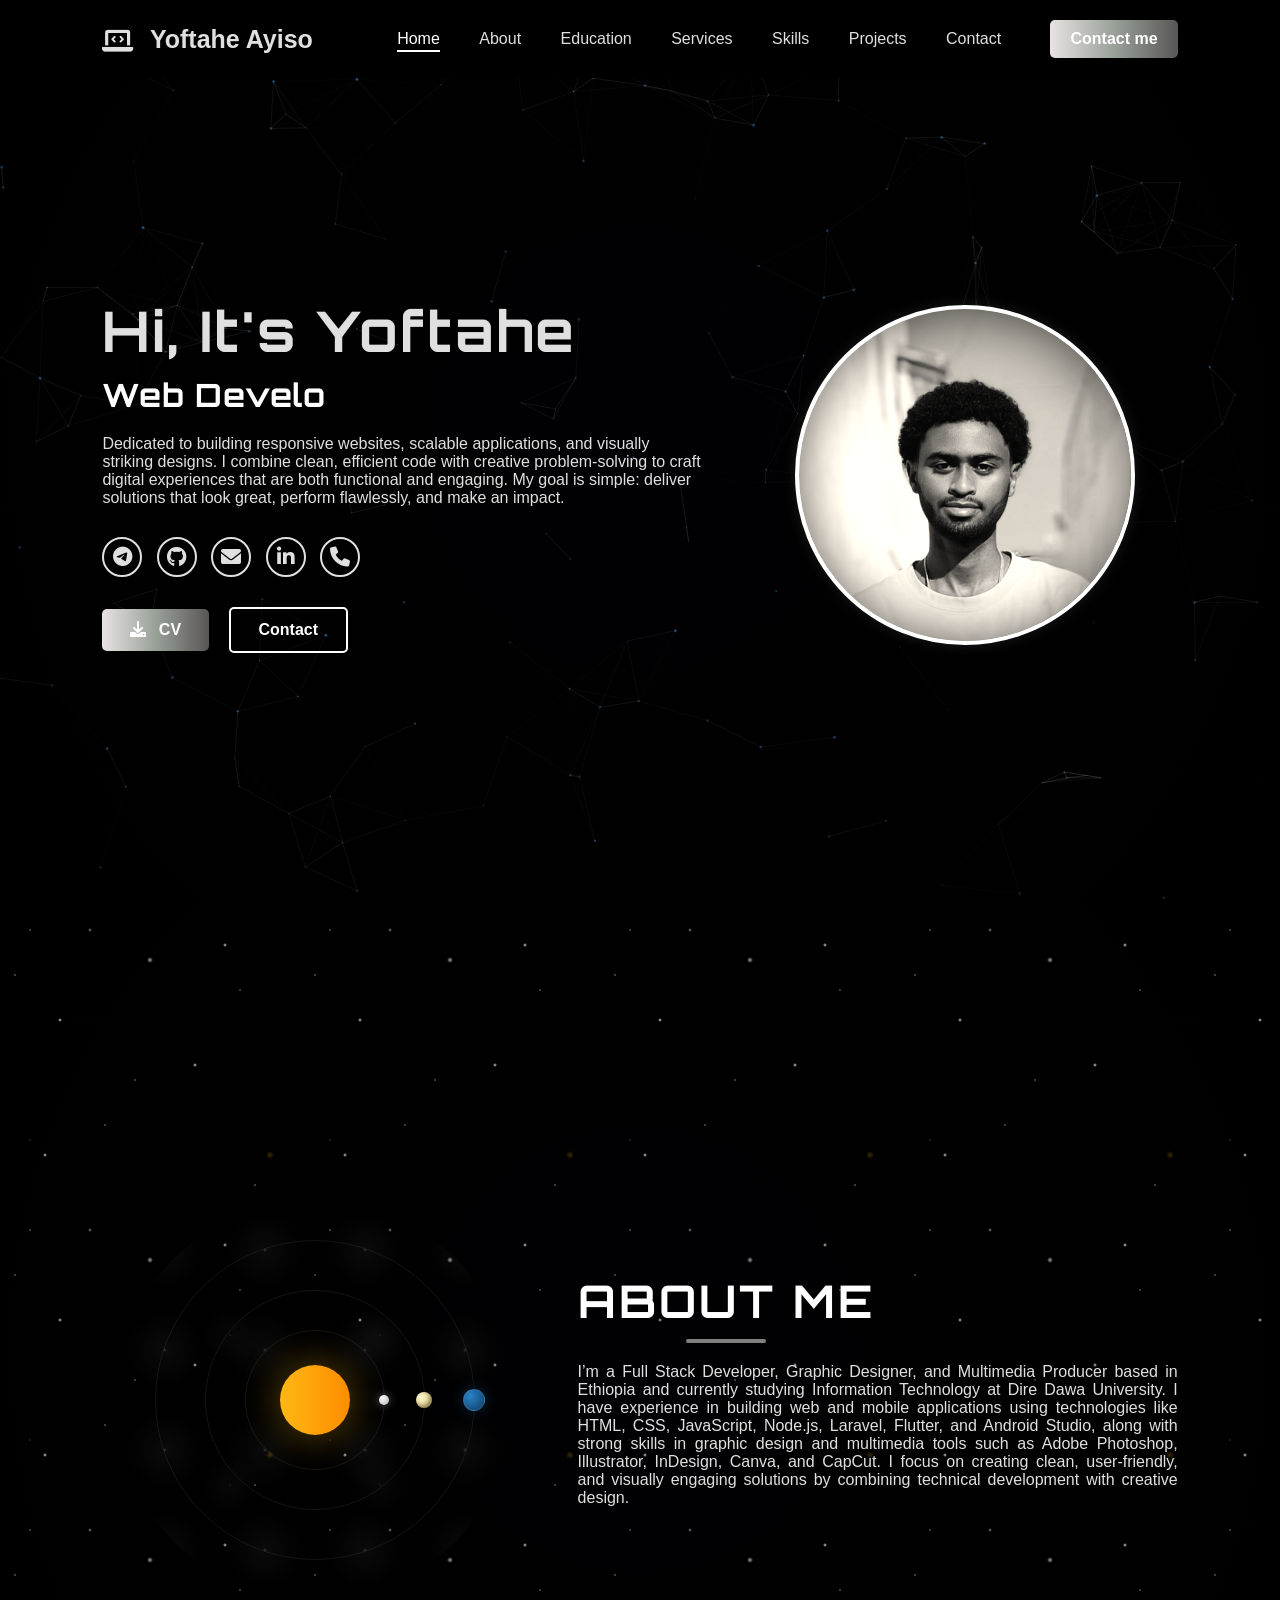
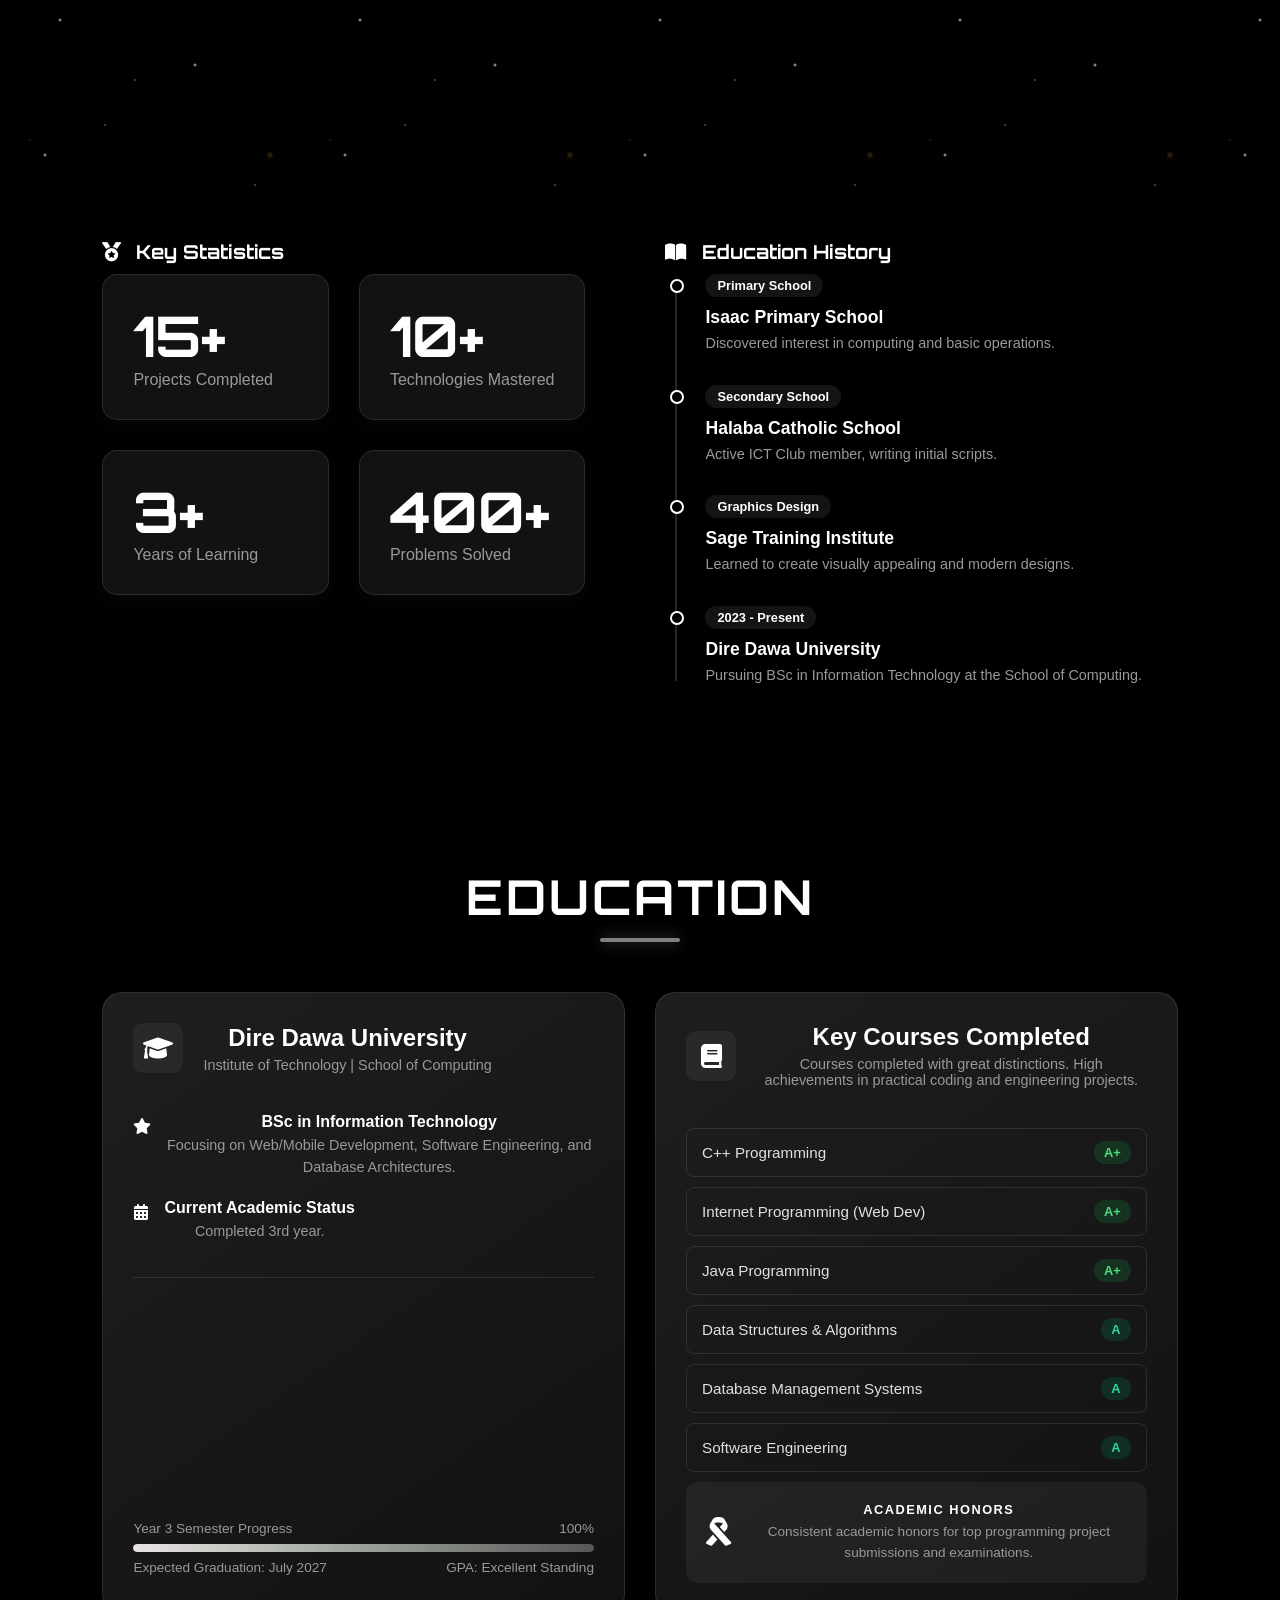
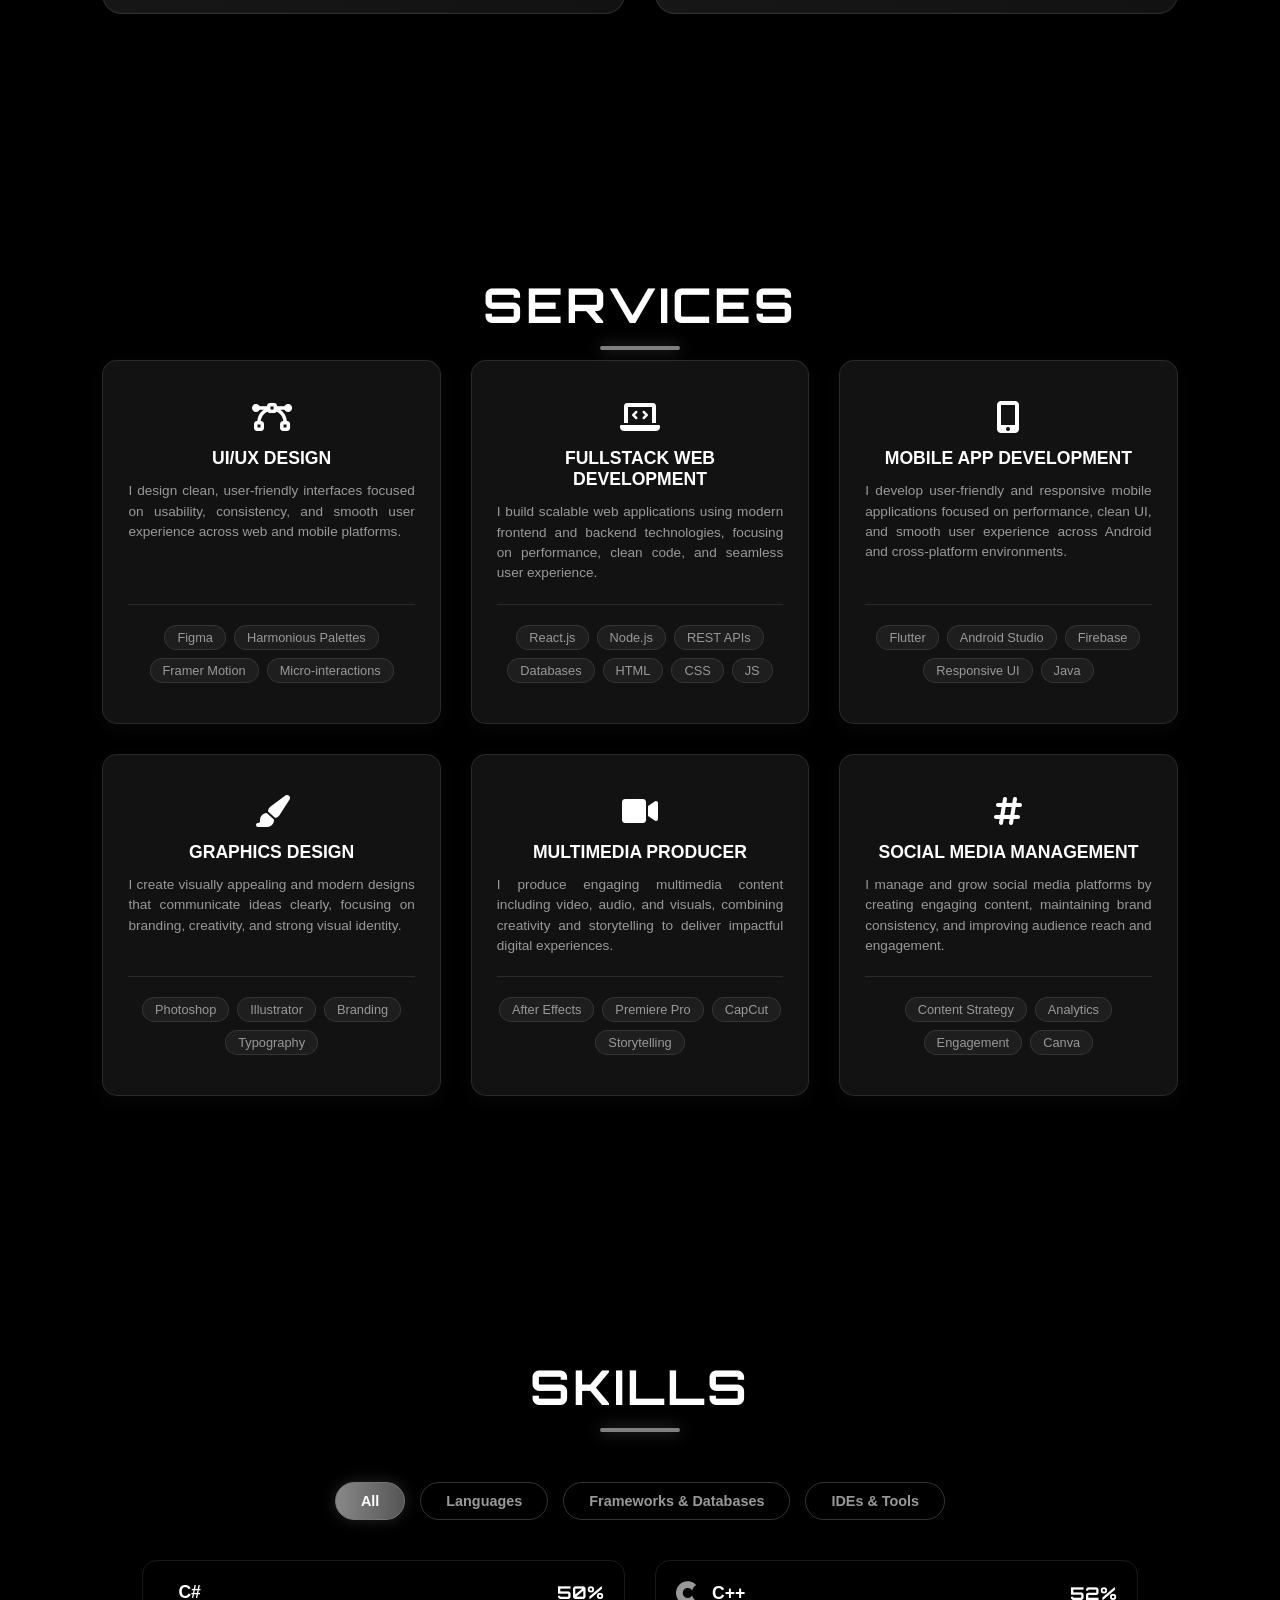
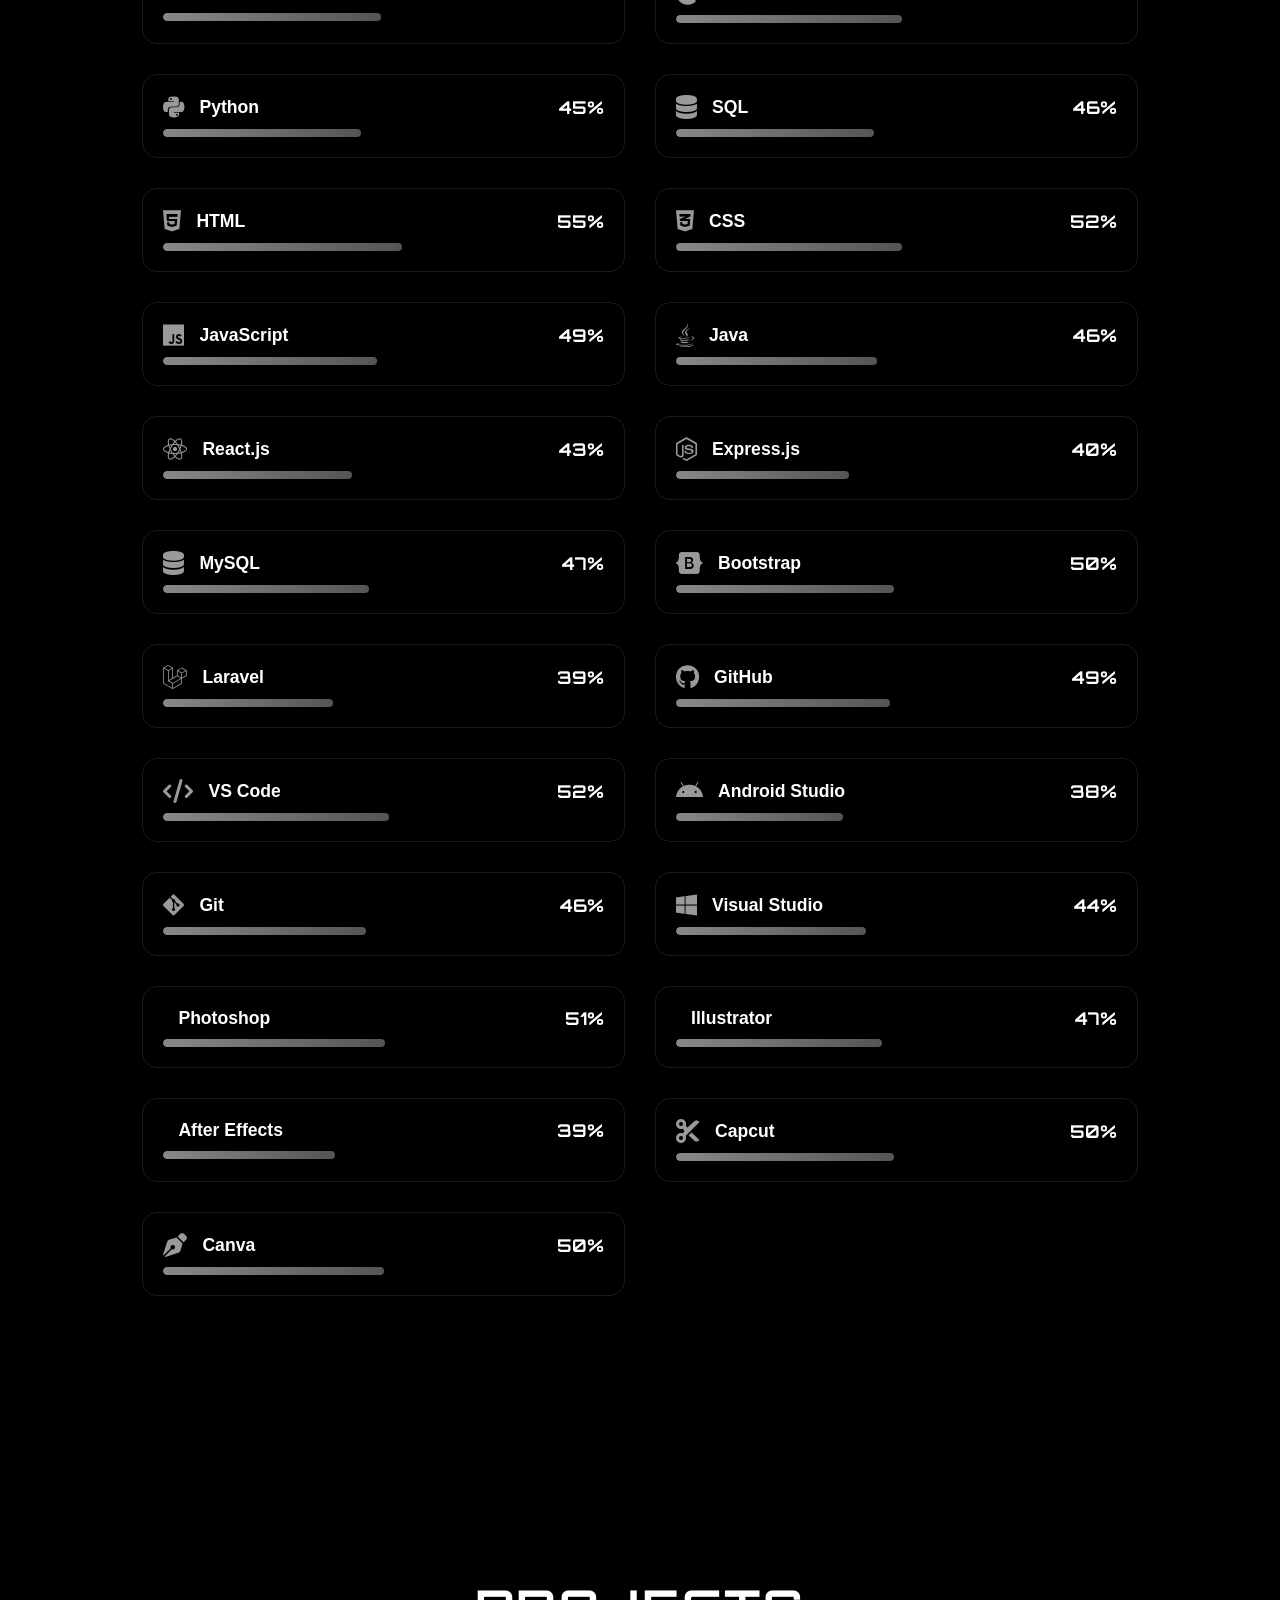
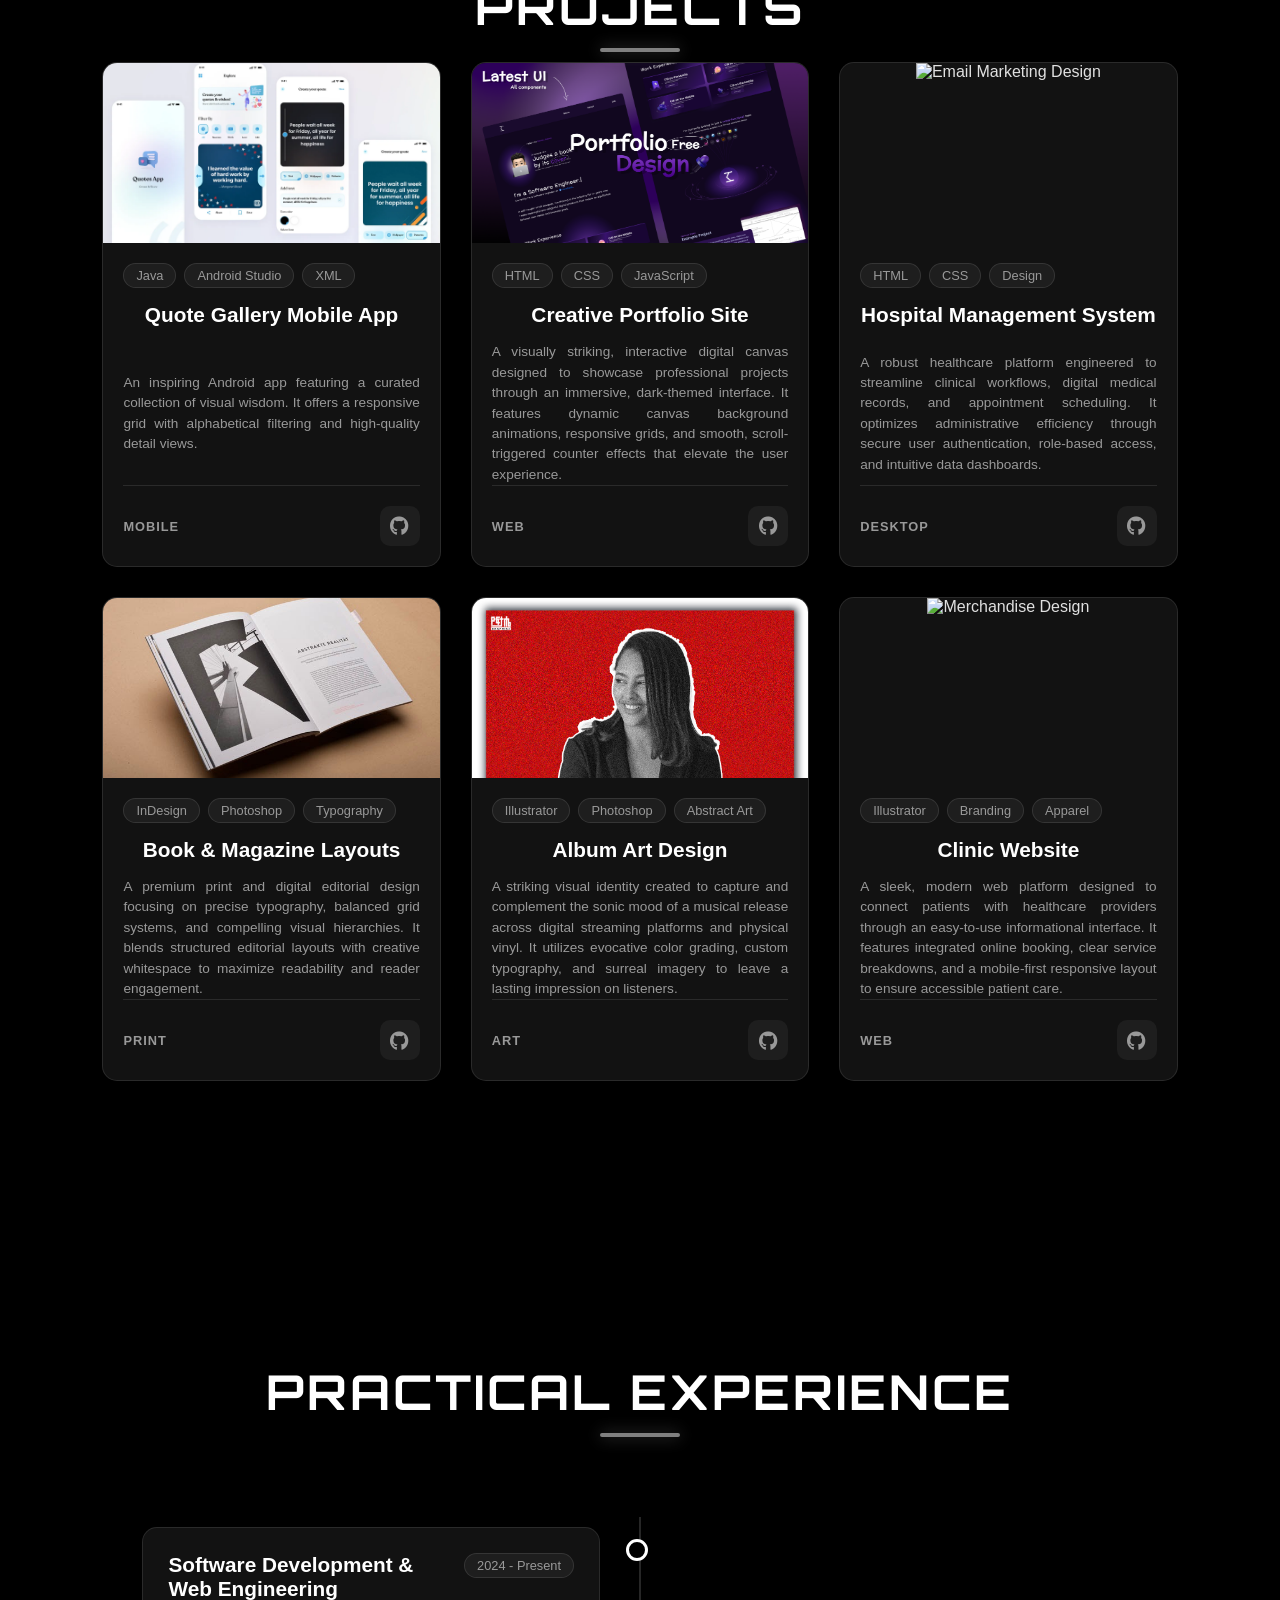
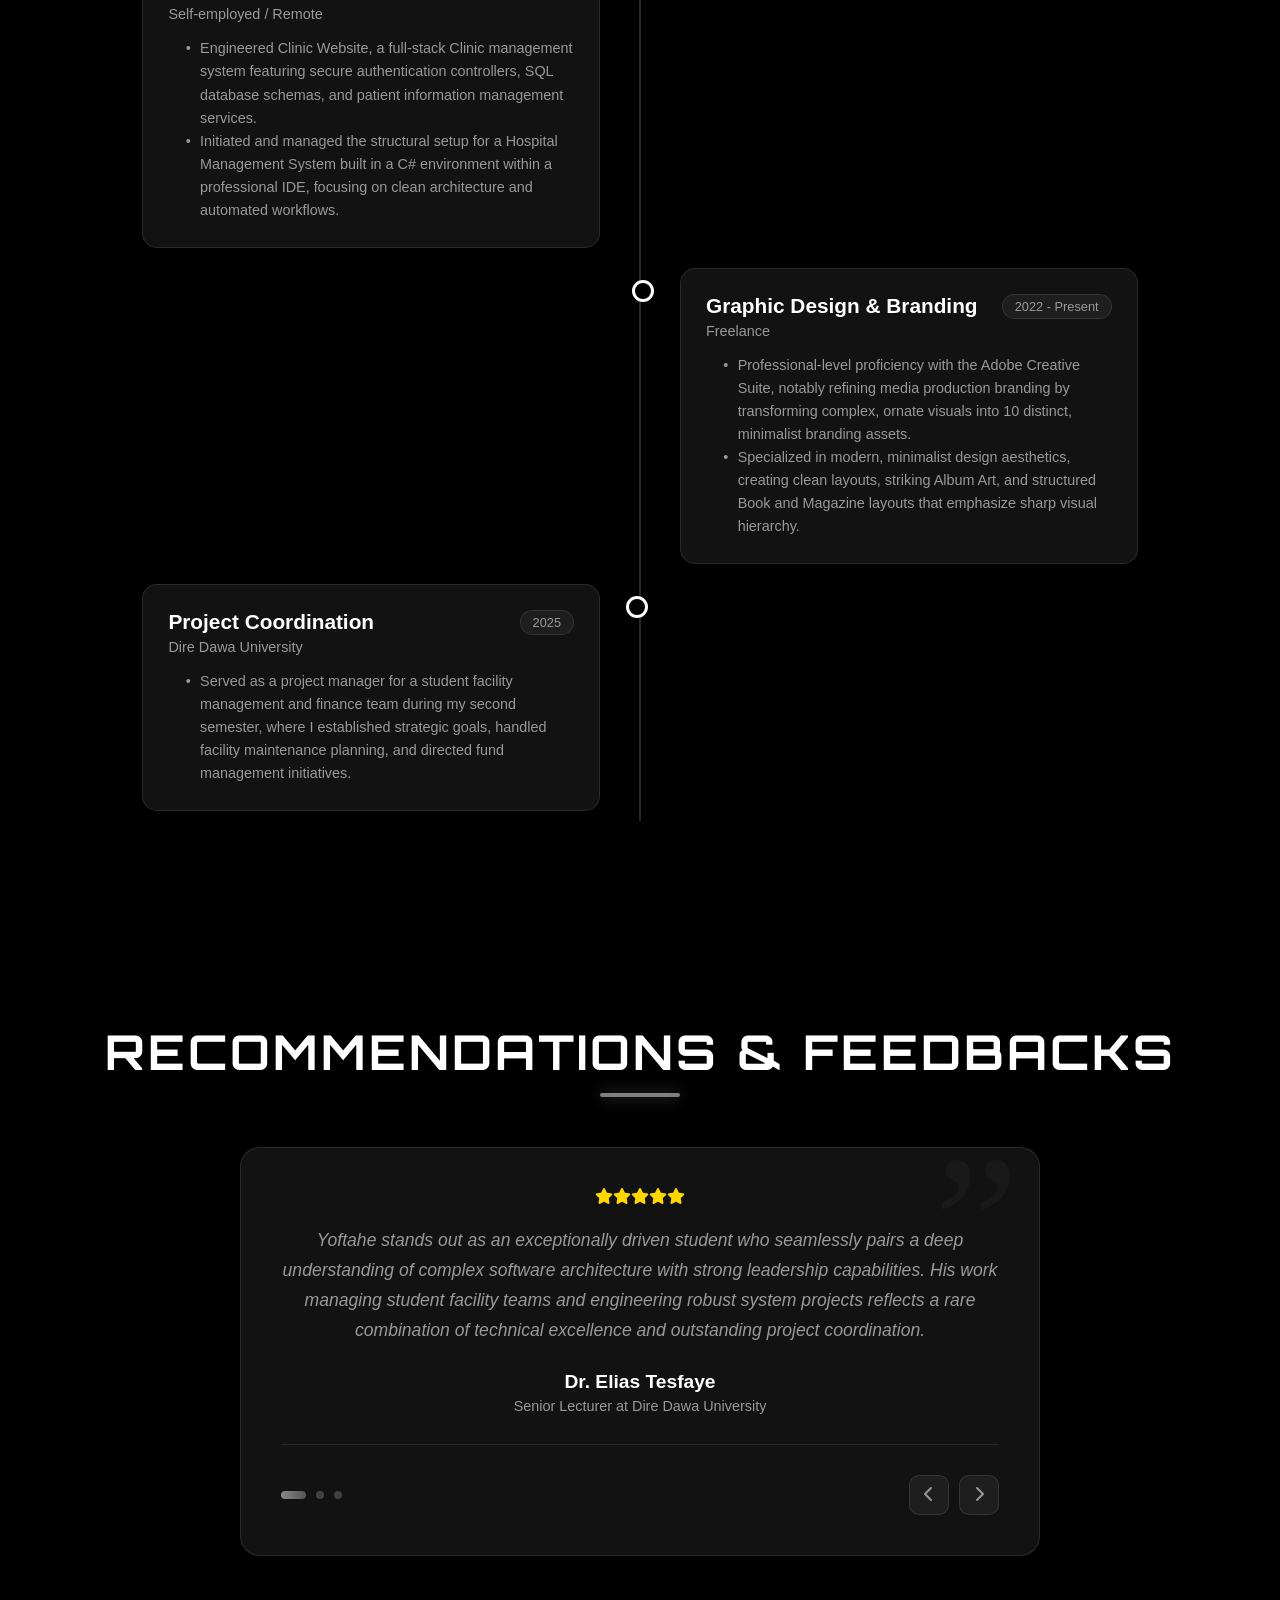
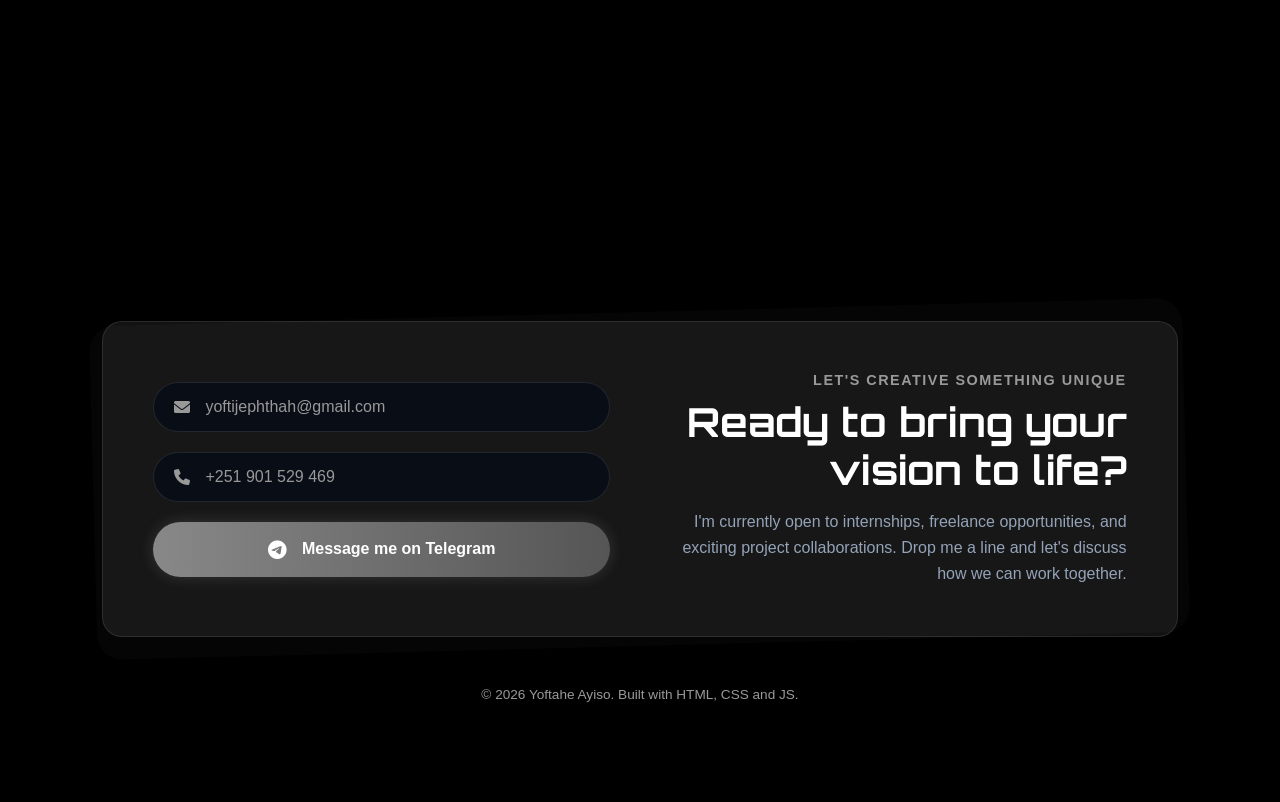
==== index.html @ 12ec08c8 "changed file name" ====
<!DOCTYPE html>
<html lang="en">
<head>
    <meta charset="UTF-8">
    <meta name="viewport" content="width=device-width, initial-scale=1.0">
    <title>Yoftahe Ayiso | Web Developer</title>
    <link rel="stylesheet" href="part2.css">
    <link rel="stylesheet" href="https://cdnjs.cloudflare.com/ajax/libs/font-awesome/6.0.0-beta3/css/all.min.css">
    <link href='https://unpkg.com/boxicons@2.1.4/css/boxicons.min.css' rel='stylesheet'>
    

</head>
<body>

    <canvas id="global-particle-canvas"></canvas>

    <header class="header">
        <a href="#" class="logo"><i class="fas fa-laptop-code"></i> Yoftahe Ayiso</a>
        <nav class="navbar">
            <a href="#home">Home</a>
            <a href="#about">About</a>
            <a href="#education">Education</a>
            <a href="#Services" >Services</a>
            <a href="#skills">Skills</a>
            <a href="#projects">Projects</a>
            <a href="#contact">Contact</a>
        </nav>
        
        <a href="#contact" class="contact-btn">Contact me</a>
    </header>
    <button class="menuicon" aria-label="Toggle menu">
        <i class='bx bx-menu'></i>
    </button>

    <section class="home" id="home">
        <div class="home-content">
            <h1>Hi, It's Yoftahe</h1>
            <h2><span class="changing-text">Web Developer</span></h2>
            <p>Dedicated to building responsive websites, scalable applications, and visually striking designs.
               I combine clean, efficient code with creative problem-solving to craft digital experiences that are both functional and engaging.
               My goal is simple: deliver solutions that look great, perform flawlessly, and make an impact.</p>

            <div class="social-media">
                <a href="https://t.me/Yoftiy" target="_blank" aria-label="My Telegram Profile"><i class="fab fa-telegram-plane"></i></a>
                <a href="https://github.com/yoftijephthah" target="_blank" aria-label="My GitHub Profile"><i class="fab fa-github"></i></a>
                <a href="mailto:yoftijephthah@gmail.com" aria-label="Email me"><i class="fas fa-envelope"></i></a>
                <a href="https://www.linkedin.com/in/yoftahe-ayiso" target="_blank" aria-label="My LinkedIn Profile"><i class="fab fa-linkedin-in"></i></a>
                <a href="tel:+251901529469" aria-label="Call me"><i class="fas fa-phone"></i></a>
            </div>

            <div class="btn-group">
                <a href="yofi cv.pdf" target="_blank" class="btn primary-btn"><i class="fas fa-download"></i> CV</a>
                <a href="#contact" class="btn secondary-btn">Contact</a>
            </div>
        </div>

        <div class="home-image">
            <div class="circle-bg">
                <img src="yooooooo.JPG" alt="Yoftahe Ayiso Profile">
            </div>
        </div>
    </section>
    <section class="about" id="about">
    <div class="about-image animate-on-scroll">
        <div class="solar-system">
            <div class="sun"></div>
            <div class="orbit mercury-orbit"><div class="planet mercury"></div></div>
            <div class="orbit venus-orbit"><div class="planet venus"></div></div>
            <div class="orbit earth-orbit"><div class="planet earth"></div></div>
        </div>
    </div>

    <div class="about-content animate-on-scroll">
        <h2 class="heading">About Me </h2>
        <p>I’m a Full Stack Developer, Graphic Designer, and Multimedia Producer based in Ethiopia and currently studying Information Technology at Dire Dawa University.
I have experience in building web and mobile applications using technologies like HTML, CSS, JavaScript, Node.js, Laravel, Flutter, and Android Studio, along with strong skills in graphic design and multimedia tools such as Adobe Photoshop, Illustrator, InDesign, Canva, and CapCut.
I focus on creating clean, user-friendly, and visually engaging solutions by combining technical development with creative design.</p>

       
    </div>
</section>

<div class="stats-education-wrapper">
    <section class="stats-section">
        <h2 class="section-title stats-title"><i class="fas fa-medal"></i> Key Statistics</h2>
        <div class="stats-container">
            <div class="stat-card">
                <h3 class="stat-number" data-target="15">0+</h3>
                <p class="stat-label">Projects Completed</p>
            </div>
            <div class="stat-card">
                <h3 class="stat-number" data-target="10">0+</h3>
                <p class="stat-label">Technologies Mastered</p>
            </div>
            <div class="stat-card">
                <h3 class="stat-number" data-target="3">0+</h3>
                <p class="stat-label">Years of Learning</p>
            </div>
            <div class="stat-card">
                <h3 class="stat-number" data-target="400">0+</h3>
                <p class="stat-label">Problems Solved</p>
            </div>
        </div>
    </section>

    <section class="education-history-section">
        <h2 class="section-title education-history-title"><i class="fas fa-book-open"></i> Education History</h2>
        <ul class="timeline">
            <li class="timeline-item">
                <span class="timeline-badge">Primary School</span>
                <h3 class="timeline-title">Isaac Primary School</h3>
                <p class="timeline-description">Discovered interest in computing and basic operations.</p>
            </li>
            <li class="timeline-item">
                <span class="timeline-badge">Secondary School</span>
                <h3 class="timeline-title">Halaba Catholic School</h3>
                <p class="timeline-description">Active ICT Club member, writing initial scripts.</p>
            </li>
            <li class="timeline-item">
                <span class="timeline-badge">Graphics Design</span>
                <h3 class="timeline-title">Sage Training Institute</h3>
                <p class="timeline-description">Learned to create visually appealing and modern designs.</p>
            </li>
            <li class="timeline-item">
                <span class="timeline-badge">2023 - Present</span>
                <h3 class="timeline-title">Dire Dawa University</h3>
                <p class="timeline-description">Pursuing BSc in Information Technology at the School of Computing.</p>
            </li>
        </ul>
    </section>
</div>

<section class="education-dashboard-section" id="education">
    <h2 class="section-title">Education</h2>

    <div class="education-grid">
        <!-- Left Card: Institution Details -->
        <div class="education-card">
            <div class="education-card-header">
                <div class="icon-container"><i class="fas fa-graduation-cap"></i></div>
                <div class="header-text">
                    <h3>Dire Dawa University</h3>
                    <p>Institute of Technology | School of Computing</p>
                </div>
            </div>

            <ul class="details-list">
                <li>
                    <i class="fas fa-star"></i>
                    <div>
                        <strong>BSc in Information Technology</strong>
                        <span>Focusing on Web/Mobile Development, Software Engineering, and Database Architectures.</span>
                    </div>
                </li>
                <li>
                    <i class="fas fa-calendar-alt"></i>
                    <div>
                        <strong>Current Academic Status</strong>
                        <span>Completed 3rd year.</span>
                    </div>
                </li>
            </ul>

            <hr class="card-divider">

            <div class="progress-dashboard">
                <div class="progress-labels">
                    <label>Year 3 Semester Progress</label>
                    <span>100%</span>
                </div>
                <div class="progress-bar">
                    <div class="progress-bar-fill" style="width: 100%;"></div>
                </div>
                <div class="progress-footer">
                    <span>Expected Graduation: July 2027</span>
                    <span>GPA: Excellent Standing</span>
                </div>
            </div>
        </div>

        <!-- Right Card: Academic Performance -->
        <div class="education-card">
            <div class="education-card-header">
                <div class="icon-container"><i class="fas fa-book"></i></div>
                <div class="header-text">
                    <h3>Key Courses Completed</h3>
                    <p>Courses completed with great distinctions. High achievements in practical coding and engineering projects.</p>
                </div>
            </div>

            <ul class="course-list">
                <li><span>C++ Programming</span><span class="grade-badge a-plus">A+</span></li>
                <li><span>Internet Programming (Web Dev)</span><span class="grade-badge a-plus">A+</span></li>
                <li><span>Java Programming</span><span class="grade-badge a-plus">A+</span></li>
                <li><span>Data Structures & Algorithms</span><span class="grade-badge a-grade">A</span></li>
                <li><span>Database Management Systems</span><span class="grade-badge a-grade">A</span></li>
                <li><span>Software Engineering</span><span class="grade-badge a-grade">A</span></li>
            </ul>

            <div class="honors-card">
                <i class="fas fa-ribbon"></i>
                <div>
                    <h4>ACADEMIC HONORS</h4>
                    <p>Consistent academic honors for top programming project submissions and examinations.</p>
                </div>
            </div>
        </div>
</section>

<section class="services-section" id="Services">
        <h2 class="section-title">Services</h2>
        
        <div class="service-cards-container">
            
            <div class="service-card">
                <i class="fas fa-bezier-curve service-icon"></i>
                <h3 class="card-title">UI/UX DESIGN</h3>
                <p class="card-description">
I design clean, user-friendly interfaces focused on usability, consistency, and smooth user experience across web and mobile platforms.
                </p>
                <hr class="tag-divider">
                <div class="service-tags">
                    <span class="tag">Figma</span>
                    <span class="tag">Harmonious Palettes</span>
                    <span class="tag">Framer Motion</span>
                    <span class="tag">Micro-interactions</span>
                </div>
            </div>

            <div class="service-card">
                <i class="fas fa-laptop-code service-icon"></i>
                <h3 class="card-title">FULLSTACK WEB DEVELOPMENT</h3>
                <p class="card-description">
I build scalable web applications using modern frontend and backend technologies, focusing on performance, clean code, and seamless user experience.
                </p>
                <hr class="tag-divider">
                <div class="service-tags">
                    <span class="tag">React.js</span>
                    <span class="tag">Node.js</span>
                    <span class="tag">REST APIs</span>
                    <span class="tag">Databases</span>
                    <span class="tag">HTML</span>
                    <span class="tag">CSS</span>
                    <span class="tag">JS</span>
                </div>
            </div>

            <div class="service-card">
                <i class="fas fa-mobile-alt service-icon"></i>
                <h3 class="card-title">MOBILE APP DEVELOPMENT</h3>
                <p class="card-description">
I develop user-friendly and responsive mobile applications focused on performance, clean UI, and smooth user experience across Android and cross-platform environments.
                </p>
                <hr class="tag-divider">
                <div class="service-tags">
                    <span class="tag">Flutter</span>
                    <span class="tag">Android Studio</span>
                    <span class="tag">Firebase</span>
                    <span class="tag">Responsive UI</span>
                    <span class="tag">Java</span>
                </div>
            </div>

            <div class="service-card">
                <i class="fas fa-paint-brush service-icon"></i>
                <h3 class="card-title">GRAPHICS DESIGN</h3>
                <p class="card-description">
I create visually appealing and modern designs that communicate ideas clearly, focusing on branding, creativity, and strong visual identity.
                </p>
                <hr class="tag-divider">
                <div class="service-tags">
                    <span class="tag">Photoshop</span>
                    <span class="tag">Illustrator</span>
                    <span class="tag">Branding</span>
                    <span class="tag">Typography</span>
                </div>
            </div>

            <div class="service-card">
                <i class="fas fa-video service-icon"></i>
                <h3 class="card-title">MULTIMEDIA PRODUCER</h3>
                <p class="card-description">
I produce engaging multimedia content including video, audio, and visuals, combining creativity and storytelling to deliver impactful digital experiences.
                </p>
                <hr class="tag-divider">
                <div class="service-tags">
                    <span class="tag">After Effects</span>
                    <span class="tag">Premiere Pro</span>
                    <span class="tag">CapCut</span>
                    <span class="tag">Storytelling</span>
                </div>
            </div>

            <div class="service-card">
                <i class="fas fa-hashtag service-icon"></i>
                <h3 class="card-title">SOCIAL MEDIA MANAGEMENT</h3>
                <p class="card-description">
I manage and grow social media platforms by creating engaging content, maintaining brand consistency, and improving audience reach and engagement.
                </p>
                <hr class="tag-divider">
                <div class="service-tags">
                    <span class="tag">Content Strategy</span>
                    <span class="tag">Analytics</span>
                    <span class="tag">Engagement</span>
                    <span class="tag">Canva</span>
                </div>
            </div>

        </div>
    </section>

    <section class="skills-section" id="skills">
        <h2 class="section-title">Skills</h2>

        <div class="skills-filter-tabs">
            <button class="filter-btn active" data-filter="all">All</button>
            <button class="filter-btn" data-filter="languages">Languages</button>
            <button class="filter-btn" data-filter="frameworks">Frameworks & Databases</button>
            <button class="filter-btn" data-filter="tools">IDEs & Tools</button>
        </div>

        <div class="skills-grid-wrapper">
            <div class="skills-container active">
                <!-- Languages -->
                <div class="skill-item" data-category="languages">
                    <div class="skill-info"><div class="skill-name-icon"><i class="fab fa-csharp"></i> C#</div><span class="skill-percentage" data-progress="85">0%</span></div>
                    <div class="skill-progress-bar"><div class="skill-progress-fill" data-progress="85"></div></div>
                </div>
                <div class="skill-item" data-category="languages">
                    <div class="skill-info"><div class="skill-name-icon"><i class="fab fa-cuttlefish"></i> C++</div><span class="skill-percentage" data-progress="90">0%</span></div>
                    <div class="skill-progress-bar"><div class="skill-progress-fill" data-progress="90"></div></div>
                </div>
                <div class="skill-item" data-category="languages">
                    <div class="skill-info"><div class="skill-name-icon"><i class="fab fa-python"></i> Python</div><span class="skill-percentage" data-progress="80">0%</span></div>
                    <div class="skill-progress-bar"><div class="skill-progress-fill" data-progress="80"></div></div>
                </div>
                <div class="skill-item" data-category="languages">
                    <div class="skill-info"><div class="skill-name-icon"><i class="fas fa-database"></i> SQL</div><span class="skill-percentage" data-progress="85">0%</span></div>
                    <div class="skill-progress-bar"><div class="skill-progress-fill" data-progress="85"></div></div>
                </div>
                 <div class="skill-item" data-category="languages">
                    <div class="skill-info"><div class="skill-name-icon"><i class="fab fa-html5"></i> HTML</div><span class="skill-percentage" data-progress="95">0%</span></div>
                    <div class="skill-progress-bar"><div class="skill-progress-fill" data-progress="95"></div></div>
                </div>
                 <div class="skill-item" data-category="languages">
                    <div class="skill-info"><div class="skill-name-icon"><i class="fab fa-css3-alt"></i> CSS</div><span class="skill-percentage" data-progress="90">0%</span></div>
                    <div class="skill-progress-bar"><div class="skill-progress-fill" data-progress="90"></div></div>
                </div>
                 <div class="skill-item" data-category="languages">
                    <div class="skill-info"><div class="skill-name-icon"><i class="fab fa-js"></i> JavaScript</div><span class="skill-percentage" data-progress="85">0%</span></div>
                    <div class="skill-progress-bar"><div class="skill-progress-fill" data-progress="85"></div></div>
                </div>
                 <div class="skill-item" data-category="languages">
                    <div class="skill-info"><div class="skill-name-icon"><i class="fab fa-java"></i> Java</div><span class="skill-percentage" data-progress="80">0%</span></div>
                    <div class="skill-progress-bar"><div class="skill-progress-fill" data-progress="80"></div></div>
                </div>

                <!-- Frameworks & Databases -->
                <div class="skill-item" data-category="frameworks">
                    <div class="skill-info"><div class="skill-name-icon"><i class="fab fa-react"></i> React.js</div><span class="skill-percentage" data-progress="75">0%</span></div>
                    <div class="skill-progress-bar"><div class="skill-progress-fill" data-progress="75"></div></div>
                </div>
                <div class="skill-item" data-category="frameworks">
                    <div class="skill-info"><div class="skill-name-icon"><i class="fab fa-node-js"></i> Express.js</div><span class="skill-percentage" data-progress="70">0%</span></div>
                    <div class="skill-progress-bar"><div class="skill-progress-fill" data-progress="70"></div></div>
                </div>
                <div class="skill-item" data-category="frameworks">
                    <div class="skill-info"><div class="skill-name-icon"><i class="fas fa-database"></i> MySQL</div><span class="skill-percentage" data-progress="85">0%</span></div>
                    <div class="skill-progress-bar"><div class="skill-progress-fill" data-progress="85"></div></div>
                </div>
                <div class="skill-item" data-category="frameworks">
                    <div class="skill-info"><div class="skill-name-icon"><i class="fab fa-bootstrap"></i> Bootstrap</div><span class="skill-percentage" data-progress="90">0%</span></div>
                    <div class="skill-progress-bar"><div class="skill-progress-fill" data-progress="90"></div></div>
                </div>
                <div class="skill-item" data-category="frameworks">
                    <div class="skill-info"><div class="skill-name-icon"><i class="fab fa-laravel"></i> Laravel</div><span class="skill-percentage" data-progress="70">0%</span></div>
                    <div class="skill-progress-bar"><div class="skill-progress-fill" data-progress="70"></div></div>
                </div>

                <!-- IDEs & Tools -->
                <div class="skill-item" data-category="tools">
                    <div class="skill-info"><div class="skill-name-icon"><i class="fab fa-github"></i> GitHub</div><span class="skill-percentage" data-progress="90">0%</span></div>
                    <div class="skill-progress-bar"><div class="skill-progress-fill" data-progress="90"></div></div>
                </div>
                <div class="skill-item" data-category="tools">
                    <div class="skill-info"><div class="skill-name-icon"><i class="fas fa-code"></i> VS Code</div><span class="skill-percentage" data-progress="95">0%</span></div>
                    <div class="skill-progress-bar"><div class="skill-progress-fill" data-progress="95"></div></div>
                </div>
                <div class="skill-item" data-category="tools">
                    <div class="skill-info"><div class="skill-name-icon"><i class="fab fa-android"></i> Android Studio</div><span class="skill-percentage" data-progress="70">0%</span></div>
                    <div class="skill-progress-bar"><div class="skill-progress-fill" data-progress="70"></div></div>
                </div>
                <div class="skill-item" data-category="tools">
                    <div class="skill-info"><div class="skill-name-icon"><i class="fab fa-git-alt"></i> Git</div><span class="skill-percentage" data-progress="85">0%</span></div>
                    <div class="skill-progress-bar"><div class="skill-progress-fill" data-progress="85"></div></div>
                </div>
                <div class="skill-item" data-category="tools">
                    <div class="skill-info"><div class="skill-name-icon"><i class="fab fa-windows"></i> Visual Studio</div><span class="skill-percentage" data-progress="80">0%</span></div>
                    <div class="skill-progress-bar"><div class="skill-progress-fill" data-progress="80"></div></div>
                </div>
                <div class="skill-item" data-category="tools">
                    <div class="skill-info"><div class="skill-name-icon"><i class="fab fa-adobe"></i> Photoshop</div><span class="skill-percentage" data-progress="95">0%</span></div>
                    <div class="skill-progress-bar"><div class="skill-progress-fill" data-progress="95"></div></div>
                </div>
                <div class="skill-item" data-category="tools">
                    <div class="skill-info"><div class="skill-name-icon"><i class="fab fa-adobe"></i> Illustrator</div><span class="skill-percentage" data-progress="90">0%</span></div>
                    <div class="skill-progress-bar"><div class="skill-progress-fill" data-progress="90"></div></div>
                </div>
                 <div class="skill-item" data-category="tools">
                    <div class="skill-info"><div class="skill-name-icon"><i class="fab fa-adobe"></i> After Effects</div><span class="skill-percentage" data-progress="75">0%</span></div>
                    <div class="skill-progress-bar"><div class="skill-progress-fill" data-progress="75"></div></div>
                </div>
                 <div class="skill-item" data-category="tools">
                    <div class="skill-info"><div class="skill-name-icon"><i class="fas fa-cut"></i> Capcut</div><span class="skill-percentage" data-progress="95">0%</span></div>
                    <div class="skill-progress-bar"><div class="skill-progress-fill" data-progress="95"></div></div>
                </div>
                 <div class="skill-item" data-category="tools">
                    <div class="skill-info"><div class="skill-name-icon"><i class="fas fa-pen-nib"></i> Canva</div><span class="skill-percentage" data-progress="98">0%</span></div>
                    <div class="skill-progress-bar"><div class="skill-progress-fill" data-progress="98"></div></div>
                </div>
            </div>
        </div>
    </section>

    <section class="projects-section" id="projects">
        <h2 class="section-title">Projects</h2>
        
        <div class="project-cards-container">

           
            <div class="project-card">
                <div class="project-thumbnail">
                    <img src="quote =.webp" alt="Quote Gallery App">
                </div>
                <div class="project-details">
                    <div class="project-tags">
                        <span class="tag">Java</span>
                        <span class="tag">Android Studio</span>
                        <span class="tag">XML</span>
                    </div>
                    <h3 class="project-title">Quote Gallery Mobile App</h3>
                    <p class="card-description">
An inspiring Android app featuring a curated collection of visual wisdom. It offers a responsive grid with alphabetical filtering and high-quality detail views.
                </p>
                    <hr class="project-divider">
                    <div class="project-footer">
                        <span class="project-category">MOBILE</span>
                        <a href="https://github.com/yoftijephthah" target="_blank" class="github-link-btn"><i class="fab fa-github"></i></a>
                    </div>
                </div>
            </div>

            <div class="project-card">
                <div class="project-thumbnail">
                    <img src="p.png" alt="Creative Portfolio Site">
                </div>
                <div class="project-details">
                    <div class="project-tags">
                        <span class="tag">HTML</span>
                        <span class="tag">CSS</span>
                        <span class="tag">JavaScript</span>
                    </div>
                    <h3 class="project-title">Creative Portfolio Site</h3>
                    <p class="card-description">
A visually striking, interactive digital canvas designed to showcase professional projects through an immersive, dark-themed interface. It features dynamic canvas background animations, responsive grids, and smooth, scroll-triggered counter effects that elevate the user experience.
                </p>
                    <hr class="project-divider">
                    <div class="project-footer">
                        <span class="project-category">WEB</span>
                        <a href="https://github.com/yoftijephthah" target="_blank" class="github-link-btn"><i class="fab fa-github"></i></a>
                    </div>
                </div>
            </div>

            <div class="project-card">
                <div class="project-thumbnail">
                    <img src="HMS.jpg" alt="Email Marketing Design">
                </div>
                <div class="project-details">
                    <div class="project-tags">
                        <span class="tag">HTML</span>
                        <span class="tag">CSS</span>
                        <span class="tag">Design</span>
                    </div>
                    <h3 class="project-title">Hospital Management System</h3>
                    <p class="card-description">
A robust healthcare platform engineered to streamline clinical workflows, digital medical records, and appointment scheduling. It optimizes administrative efficiency through secure user authentication, role-based access, and intuitive data dashboards.
                </p>
                    <hr class="project-divider">
                    <div class="project-footer">
                        <span class="project-category">DESKTOP</span>
                        <a href="https://github.com/yoftijephthah" target="_blank" class="github-link-btn"><i class="fab fa-github"></i></a>
                    </div>
                </div>
            </div>

            <div class="project-card">
                <div class="project-thumbnail">
                    <img src="modern-magazine-layout-1.jpg" alt="Magazine Layout">
                </div>
                <div class="project-details">
                    <div class="project-tags">
                        <span class="tag">InDesign</span>
                        <span class="tag">Photoshop</span>
                        <span class="tag">Typography</span>
                    </div>
                    <h3 class="project-title">Book & Magazine Layouts</h3>
                    <p class="card-description">
A premium print and digital editorial design focusing on precise typography, balanced grid systems, and compelling visual hierarchies. It blends structured editorial layouts with creative whitespace to maximize readability and reader engagement.
                </p>
                    <hr class="project-divider">
                    <div class="project-footer">
                        <span class="project-category">PRINT</span>
                        <a href="https://github.com/yoftijephthah" target="_blank" class="github-link-btn"><i class="fab fa-github"></i></a>
                    </div>
                </div>
            </div>

            <div class="project-card">
                <div class="project-thumbnail">
                    <img src="meski ፖስተር.jpg" alt="Album Art" id="album-art-img">
                </div>
                <div class="project-details">
                    <div class="project-tags">
                        <span class="tag">Illustrator</span>
                        <span class="tag">Photoshop</span>
                        <span class="tag">Abstract Art</span>
                    </div>
                    <h3 class="project-title">Album Art Design</h3>
                    <p class="card-description">
A striking visual identity created to capture and complement the sonic mood of a musical release across digital streaming platforms and physical vinyl. It utilizes evocative color grading, custom typography, and surreal imagery to leave a lasting impression on listeners.
                </p>
                    <hr class="project-divider">
                    <div class="project-footer">
                        <span class="project-category">ART</span>
                        <a href="https://github.com/yoftijephthah" target="_blank" class="github-link-btn"><i class="fab fa-github"></i></a>
                    </div>
                </div>
            </div>

            <div class="project-card">
                <div class="project-thumbnail">
                    <img src="clnic.jpg" alt="Merchandise Design">
                </div>
                <div class="project-details">
                    <div class="project-tags">
                        <span class="tag">Illustrator</span>
                        <span class="tag">Branding</span>
                        <span class="tag">Apparel</span>
                    </div>
                    <h3 class="project-title">Clinic Website</h3>
                    <p class="card-description">
A sleek, modern web platform designed to connect patients with healthcare providers through an easy-to-use informational interface. It features integrated online booking, clear service breakdowns, and a mobile-first responsive layout to ensure accessible patient care.
                </p>
                    <hr class="project-divider">
                    <div class="project-footer">
                        <span class="project-category">WEB</span>
                        <a href="https://github.com/yoftijephthah" target="_blank" class="github-link-btn"><i class="fab fa-github"></i></a>
                    </div>
                </div>
            </div>

        </div>
    </section>

    <section class="experience-section" id="experience">
        <h2 class="section-title">Practical Experience</h2>
        <div class="experience-timeline">
            <!-- Item 1: Left -->
            <div class="timeline-container left">
                <div class="timeline-content-card">
                    <span class="timeline-date-badge">2024 - Present</span>
                    <h3 class="timeline-card-title">Software Development & Web Engineering</h3>
                    <h4 class="timeline-card-subtitle">Self-employed / Remote</h4>
                    <ul class="timeline-card-description">
                        <li>Engineered Clinic Website, a full-stack Clinic management system featuring secure authentication controllers, SQL database schemas, and patient information management services.</li>
                        <li>Initiated and managed the structural setup for a Hospital Management System built in a C# environment within a professional IDE, focusing on clean architecture and automated workflows.</li>
                    </ul>
                </div>
            </div>

            <!-- Item 2: Right -->
            <div class="timeline-container right">
                <div class="timeline-content-card">
                    <span class="timeline-date-badge">2022 - Present</span>
                    <h3 class="timeline-card-title">Graphic Design & Branding</h3>
                    <h4 class="timeline-card-subtitle">Freelance</h4>
                    <ul class="timeline-card-description">
                        <li>Professional-level proficiency with the Adobe Creative Suite, notably refining media production branding by transforming complex, ornate visuals into 10 distinct, minimalist branding assets.</li>
                        <li>Specialized in modern, minimalist design aesthetics, creating clean layouts, striking Album Art, and structured Book and Magazine layouts that emphasize sharp visual hierarchy.</li>
                    </ul>
                </div>
            </div>

            <!-- Item 3: Left -->
            <div class="timeline-container left">
                <div class="timeline-content-card">
                    <span class="timeline-date-badge">2025</span>
                    <h3 class="timeline-card-title">Project Coordination</h3>
                    <h4 class="timeline-card-subtitle">Dire Dawa University</h4>
                    <ul class="timeline-card-description">
                        <li>Served as a project manager for a student facility management and finance team during my second semester, where I established strategic goals, handled facility maintenance planning, and directed fund management initiatives.</li>
                    </ul>
                </div>
            </div>
        </div>
    </section>

    <section class="testimonial-section" id="testimonials">
        <h2 class="section-title">Recommendations & Feedbacks</h2>
        <div class="testimonial-slider-container">
            <div class="testimonial-card">
                <div class="testimonial-content">
                    <div class="testimonial-rating">
                        <i class="fas fa-star"></i><i class="fas fa-star"></i><i class="fas fa-star"></i><i class="fas fa-star"></i><i class="fas fa-star"></i>
                    </div>
                    <p class="testimonial-quote">
                        <!-- Content will be injected by JavaScript -->
                    </p>
                    <div class="testimonial-author">
                        <h4 class="testimonial-author-name"><!-- JS --></h4>
                        <p class="testimonial-author-title"><!-- JS --></p>
                    </div>
                </div>
                <hr class="testimonial-divider">
                <div class="testimonial-nav">
                    <div class="nav-dots">
                        <span class="dot active" data-slide="0"></span>
                        <span class="dot" data-slide="1"></span>
                        <span class="dot" data-slide="2"></span>
                    </div>
                    <div class="nav-arrows">
                        <button class="nav-btn prev-btn" aria-label="Previous testimonial">
                            <i class="fas fa-chevron-left"></i>
                        </button>
                        <button class="nav-btn next-btn" aria-label="Next testimonial">
                            <i class="fas fa-chevron-right"></i>
                        </button>
                    </div>
                </div>
            </div>
        </div>
    </section>

    <section class="cta-section" id="contact">
        <div class="cta-banner">
            <div class="cta-left">
                <a href="mailto:yoftijephthah@gmail.com" class="info-capsule">
                    <i class="fas fa-envelope"></i>
                    <span>yoftijephthah@gmail.com</span>
                </a>
                <a href="tel:+251901529469" class="info-capsule">
                    <i class="fas fa-phone"></i>
                    <span>+251 901 529 469</span>
                </a>
                <a href="https://t.me/Yoftiy" target="_blank" class="telegram-btn">
                    <i class="fab fa-telegram-plane"></i>
                    Message me on Telegram
                </a>
            </div>
            <div class="cta-right">
                <p class="cta-tagline">LET'S CREATIVE SOMETHING UNIQUE</p>
                <h2 class="cta-heading">Ready to bring your vision to life?</h2>
                <p class="cta-description">I'm currently open to internships, freelance opportunities, and exciting project collaborations. Drop me a line and let's discuss how we can work together.</p>
            </div>
        </div>
        <footer class="copyright-footer">
            © 2026 Yoftahe Ayiso. Built with HTML, CSS and JS.
        </footer>
    </section>

    <script src="part3.js"></script>

</body>
</html>
---- part2.css ----
@import url('https://fonts.googleapis.com/css2?family=Orbitron:wght@700&display=swap');

:root {
            --main-color: #ffffff; 
            --text-color: #e0e0e0;
            --bg-color: #000000; 
            --secondary-bg-color: #121212; 
            --dark-bg: #1a1a1a; 
            --card-bg: #2a2a2a;
            --light-text: #999999; 
            --white-text: #ffffff; 
            --card-text: #ffffff;
            --accent-blue: #2b82c9;
            --sun-gradient: linear-gradient(to right, #FDB813, #FF8C00); /* Warm golden yellow to orange */
            --btn-gradient: linear-gradient(to right, #E8E3E3, #99A199, #595656);
        }
        
        * {
            margin: 0;
            padding: 0;
            box-sizing: border-box;
            text-decoration: none;
            list-style: none;
            font-family: 'Inter', sans-serif; 
        }

        html {
            scroll-behavior: smooth;
        }

        body {
            background: var(--bg-color);
            color: var(--text-color);
        }

        /* Global Futuristic Circuit Background */
        #global-particle-canvas {
            position: fixed;
            top: 0;
            left: 0;
            width: 100%;
            height: 100%;
            background: radial-gradient(circle at center, #010103 0%, #000000 100%);
            z-index: -1;
            pointer-events: none;
            opacity: 1; /* Set to full opacity as the gradient is dark */
        }

        @keyframes backgroundZoom {
            from { transform: scale(1); }
            to { transform: scale(1.1); }
        }

        
        .header {
            position: fixed;
            top: 0;
            left: 0;
            width: 100%;
            padding: 20px 8%;
            background: var(--bg-color);
            display: flex;
            justify-content: space-between;
            align-items: center;
            z-index: 100;
        }

        .logo {
            font-size: 25px;
            color: var(--text-color);
            font-weight: 700;
        }

        .logo i {
            margin-right: 10px;
            vertical-align: middle;
        }

        
        .navbar a {
            font-size: 16px;
            color: var(--text-color);
            font-weight: 500;
            margin-left: 35px;
            transition: 0.3s;
            position: relative;
            padding-bottom: 5px;
        }

        .navbar a:hover,
        .navbar a.active {
            color: var(--main-color);
        }

        .navbar a.active::after {
            content: '';
            position: absolute;
            bottom: 0;
            left: 0;
            width: 100%;
            height: 2px;
            background: var(--main-color);
        }

        .contact-btn {
            background: var(--btn-gradient);
            color: var(--white-text);
            padding: 10px 20px;
            border-radius: 5px;
            font-weight: 600;
            transition: 0.3s;
        }

        .contact-btn:hover {
            opacity: 0.8;
        }

       
        .menuicon {
            font-size: 2.5rem;
            color: var(--main-color);
            cursor: pointer;
            display: none; 
            position: absolute; 
            right: 8%; 
            top: 20px;
            z-index: 101; 
        }

        
        section {
            padding: 100px 8%;
            min-height: 100vh;
        }
        .home {
            padding-top: 150px;
            display: flex;
            align-items: center;
            justify-content: space-between;
            gap: 50px;
            position: relative;
        }

        .home-content {
            max-width: 600px;
            position: relative;
            z-index: 2;
        }

        .home-content h1 {
            font-family: 'Orbitron', sans-serif !important;
            font-size: 56px;
            font-weight: 700;
            line-height: 1.2;
            letter-spacing: 2px;
        }

        .home-content h2 {
            font-family: 'Orbitron', sans-serif !important;
            font-size: 32px;
            font-weight: 700;
            color: var(--main-color);
            margin: 10px 0 20px;
            letter-spacing: 1px;
        }

        .changing-text {
            font-family: 'Orbitron', sans-serif !important;
            transition: opacity 1.5s ease-in-out;
            display: inline-block;
        }

        .changing-text.fade-out {
            opacity: 0;
        }

        .home-content p {
            font-size: 16px;
            margin-bottom: 30px;
            color: var(--text-color);
        }

        
        .social-media a {
            display: inline-flex;
            justify-content: center;
            align-items: center;
            width: 40px;
            height: 40px;
            background: transparent;
            border: 2px solid var(--text-color);
            border-radius: 50%;
            font-size: 20px;
            color: var(--text-color);
            margin: 0 10px 30px 0;
            transition: 0.5s;
        }

        .social-media a:hover {
            background: var(--main-color);
            color: var(--bg-color);
        }

        
        .btn {
            display: inline-block;
            padding: 12px 28px;
            border-radius: 5px;
            font-weight: 600;
            transition: 0.5s;
            margin-right: 15px;
            cursor: pointer;
        }

        .btn i {
            margin-right: 8px;
        }

        .primary-btn {
            background: var(--btn-gradient);
            color: var(--white-text);
            border: none;
        }

        .secondary-btn {
            background: transparent;
            color: var(--main-color);
            border: 2px solid var(--main-color);
        }

        .secondary-btn:hover {
            background: var(--main-color);
            color: var(--bg-color);
        }

       
        .home-image, .about-image {
            width: 450px;
            height: 450px;
            display: flex;
            justify-content: center;
            align-items: center;
            perspective: 1000px;
            z-index: 2;
        }

        .circle-bg {
            width: 80%;
            aspect-ratio: 1 / 1;
            height: auto;
            border-radius: 50%;
            background: var(--btn-gradient);
            box-shadow: 0 0 15px rgba(255, 255, 255, 0.1);
            border: 4px solid #ffffff;
            overflow: hidden;
            display: flex;
            justify-content: center;
            align-items: center;
            transition: transform 0.4s ease, box-shadow 0.4s ease, border-color 0.4s ease;
        }

        .circle-bg:hover {
            transform: scale(1.05);
            border-color: #ffffff;
            box-shadow: 0 0 30px rgba(255, 255, 255, 0.6), 0 0 10px rgba(255, 255, 255, 0.4);
            box-shadow: 0 0 20px #ffffff, 0 0 40px rgba(255, 255, 255, 0.8), 0 0 60px rgba(255, 255, 255, 0.4);
        }

        .circle-bg img {
            width: 100%;
            height: 100%;
            object-fit: cover;
            border-radius: 50%;
            filter: brightness(1.1) sepia(0.2) hue-rotate(0deg);
        }

        /* Solar System Animation (Replaces About Image) */
        .about-image .circle-bg {
            display: none;
        }

        .solar-system {
            position: relative;
            width: 400px;
            height: 400px;
            transform-style: preserve-3d;
            display: flex;
            justify-content: center;
            align-items: center;
            transition: transform 0.1s ease;
        }

        /* Magic: Adding a starfield background to the solar system */
        .solar-system::before {
            content: '';
            position: absolute;
            width: 100%;
            height: 100%;
            background-image: 
                radial-gradient(white, rgba(255,255,255,.2) 2px, transparent 40px),
                radial-gradient(white, rgba(255,255,255,.15) 1px, transparent 30px);
            background-size: 100px 100px, 150px 150px;
            background-position: 0 0, 40px 60px;
            opacity: 0.2;
            border-radius: 50%;
        }

        .sun {
            position: absolute;
            width: 70px;
            height: 70px;
            background: var(--sun-gradient);
            border-radius: 50%;
            box-shadow: 0 0 40px rgba(253, 184, 19, 0.4);
            z-index: 10;
            animation: sunPulse 4s infinite alternate ease-in-out;
        }

        .orbit {
            position: absolute;
            border: 1px solid rgba(255, 255, 255, 0.08);
            border-radius: 50%;
            animation: rotate infinite linear;
            transition: border 0.3s;
        }

        .orbit:hover {
            border: 1px solid rgba(255, 255, 255, 0.2);
        }

        .planet {
            position: absolute;
            border-radius: 50%;
            /* Position the planet at the "right" edge of its orbit, centered */
            left: 100%;
            top: 50%;
            transform: translate(-50%, -50%); /* Adjust for planet's own size */
            box-shadow: inset -2px -2px 4px rgba(0,0,0,0.4); /* Adding 3D depth */
        }

        .mercury-orbit { width: 140px; height: 140px; animation-duration: 6s; } /* Faster orbit */
        .mercury { 
            width: 10px; 
            height: 10px; 
            background: radial-gradient(circle at 30% 30%, #ffffff, #b5b5b5); 
            box-shadow: 0 0 10px rgba(255, 255, 255, 0.4);
        } /* Shiny silver-white */

        .venus-orbit { width: 220px; height: 220px; animation-duration: 10s; } /* Medium orbit */
        .venus { 
            width: 16px; 
            height: 16px; 
            background: radial-gradient(circle at 30% 30%, #fff9d1, #d4c06a); 
        } /* Yellowish-white */

        .earth-orbit { width: 320px; height: 320px; animation-duration: 16s; } /* Slower orbit */
        .earth { 
            width: 22px; 
            height: 22px; 
            background: radial-gradient(circle at 30% 30%, #2b82c9, #0a3d62); 
            box-shadow: 0 0 15px rgba(43, 130, 201, 0.3);
            border: 1px solid rgba(255,255,255,0.1); 
        } /* Blue */

        @keyframes rotate {
            from { transform: rotate(0deg); }
            to { transform: rotate(360deg); }
        }

        @keyframes sunPulse {
            from { box-shadow: 0 0 40px rgba(253, 184, 19, 0.4); transform: scale(1); }
            to { box-shadow: 0 0 60px rgba(253, 184, 19, 0.7); transform: scale(1.05); }
        }

        .about {
            display: flex;
            align-items: center;
            justify-content: space-between;
            gap: 50px;
            position: relative;
            z-index: 10; /* Ensure about page stays above the global bg */
            background: radial-gradient(circle at center, #010103 0%, #000000 100%);
            overflow: hidden;
            padding-bottom: 0; /* Remove bottom padding to reduce gap */
        }

        /* Galaxy Starfield and Shiny Dots */
        .about::before {
            content: '';
            position: absolute;
            top: 0;
            left: 0;
            width: 100%;
            height: 100%;
            background-image: 
                radial-gradient(1px 1px at 10% 10%, #fff, transparent),
                radial-gradient(2px 2px at 20% 40%, #fff, transparent),
                radial-gradient(1px 1px at 35% 75%, #fff, transparent),
                radial-gradient(3px 3px at 50% 20%, rgba(255, 255, 255, 0.8), transparent), /* Shiny Dot */
                radial-gradient(2px 2px at 65% 55%, #fff, transparent),
                radial-gradient(1px 1px at 80% 30%, #fff, transparent),
                radial-gradient(4px 4px at 90% 85%, rgba(253, 184, 19, 0.3), transparent), /* Golden Shiny Dot */
                radial-gradient(2px 2px at 15% 85%, #fff, transparent),
                radial-gradient(1px 1px at 5% 25%, #fff, transparent),
                radial-gradient(1px 1px at 45% 60%, #fff, transparent),
                radial-gradient(2px 2px at 75% 15%, #fff, transparent),
                radial-gradient(1px 1px at 85% 95%, #fff, transparent),
                radial-gradient(2px 2px at 30% 10%, rgba(255, 255, 255, 0.6), transparent),
                radial-gradient(1px 1px at 10% 80%, rgba(255, 255, 255, 0.4), transparent);
            background-size: 300px 300px;
            opacity: 0.8;
            z-index: 1;
            animation: twinkle 5s infinite alternate;
            pointer-events: none;
        }

        .heading {
            font-family: 'Orbitron', sans-serif !important;
            font-size: 45px;
            font-weight: 700;
            line-height: 1.2;
            margin-bottom: 20px;
            color: var(--white-text);
            text-transform: uppercase;
            letter-spacing: 3px;
        }

        .about .heading {
            position: relative;
            display: inline-block;
            padding-bottom: 15px;
        }

        .about .heading::after {
            content: '';
            position: absolute;
            bottom: 0;
            left: 50%;
            transform: translateX(-50%);
            width: 80px;
            height: 4px;
            background: rgba(255, 255, 255, 0.5);
            border-radius: 2px;
        }

        .heading span {
            color: var(--main-color);
        }

        .about-content {
            max-width: 600px;
            position: relative;
            z-index: 2;
        }

        .about-content p {
            font-size: 16px;
            margin-bottom: 20px;
            color: var(--text-color);
            text-align: justify;
        }

        @keyframes twinkle {
            from { opacity: 0.3; }
            to { opacity: 0.6; }
        }

        /* Wrapper for Stats and Education History */
        .stats-education-wrapper {
            display: grid;
            grid-template-columns: auto 1fr;
            gap: 80px;
            padding: 40px 8% 80px;
            align-items: start;
            position: relative;
            z-index: 5;
        }

        /* Key Statistics Section */
        .stats-section {
            background: transparent;
            min-height: auto;
            padding: 0;
        }

        .stats-title, .education-history-title {
            text-align: left;
            margin-bottom: 25px;
            font-size: 1.2rem !important; /* Override general section-title */
            display: flex;
            align-items: center;
            text-transform: none !important;
            letter-spacing: normal !important;
        }

        .stats-title i, .education-history-title i {
            margin-right: 15px;
            font-size: 1.2rem;
            color: var(--main-color);
        }

        .stats-container {
            display: grid;
            grid-template-columns: repeat(2, 1fr);
            gap: 30px;
            max-width: 500px;
            margin: 0;
        }

        .stat-card {
            background: var(--secondary-bg-color);
            padding: 30px;
            text-align: left;
            border-radius: 15px;
            border: 1px solid rgba(255, 255, 255, 0.1);
            box-shadow: 0 5px 20px rgba(255, 255, 255, 0.03);
            transition: transform 0.3s ease, box-shadow 0.3s ease;
        }

        .stat-card:hover {
            transform: translateY(-5px);
            box-shadow: 0 10px 25px rgba(255, 255, 255, 0.07);
        }

        .stat-number {
            font-family: 'Orbitron', sans-serif;
            font-size: 3.5rem;
            font-weight: 700;
            color: var(--white-text);
            margin-bottom: 4px;
            line-height: 1.1;
        }

        .stat-label {
            font-size: 1rem;
            color: var(--light-text);
        }

        /* Education History Timeline Section */
        .education-history-section {
            padding: 0;
            min-height: auto;
        }

        .timeline {
            position: relative;
            padding-left: 40px;
        }

        .timeline::before {
            content: '';
            position: absolute;
            left: 10px;
            top: 5px;
            bottom: 5px;
            width: 2px;
            background-color: rgba(255, 255, 255, 0.15);
        }

        .timeline-item {
            position: relative;
            margin-bottom: 30px;
        }

        .timeline-item:last-child {
            margin-bottom: 0;
        }

        .timeline-item::before {
            content: '';
            position: absolute;
            left: -35px;
            top: 5px;
            width: 10px;
            height: 10px;
            border-radius: 50%;
            border: 2px solid var(--main-color);
            background-color: var(--bg-color);
            z-index: 2;
        }

        .timeline-badge {
            display: inline-block;
            background-color: rgba(255, 255, 255, 0.08);
            color: var(--main-color);
            padding: 4px 12px;
            border-radius: 15px;
            font-size: 0.8rem;
            font-weight: 600;
            margin-bottom: 10px;
        }

        .timeline-title {
            font-size: 1.1rem;
            font-weight: 700;
            color: var(--white-text);
            margin-bottom: 5px;
        }

        .timeline-description {
            font-size: 0.9rem;
            color: var(--light-text);
            line-height: 1.5;
        }

        /* Education Dashboard Section */
        .education-dashboard-section {
            max-width: 1400px;
            margin: 0 auto;
            padding: 100px 8%;
            text-align: center;
        }

        .education-dashboard-section .section-title {
            text-align: center !important;
            margin-bottom: 50px;
            position: relative;
            display: inline-block;
            padding-bottom: 15px;
        }

        .education-dashboard-section .section-title::after {
            content: '';
            position: absolute;
            bottom: 0;
            left: 50%;
            transform: translateX(-50%);
            width: 80px;
            height: 4px;
            background: rgba(255, 255, 255, 0.5);
            border-radius: 2px;
            box-shadow: 0 0 15px rgba(255, 255, 255, 0.3);
        }

        .education-grid {
            display: grid;
            grid-template-columns: 1fr 1fr;
            gap: 30px;
            align-items: stretch; /* Make cards equal height */
        }

        .education-card {
            background: linear-gradient(145deg, #1e1e1e, #121212);
            border: 1px solid rgba(255, 255, 255, 0.1);
            border-radius: 20px;
            padding: 30px;
            display: flex;
            flex-direction: column;
            box-shadow: 0 8px 30px rgba(0, 0, 0, 0.3);
        }

        .education-card-header {
            display: flex;
            align-items: center;
            gap: 20px;
            margin-bottom: 25px;
        }

        .education-card-header .icon-container {
            width: 50px;
            height: 50px;
            background-color: rgba(255, 255, 255, 0.05);
            border-radius: 10px;
            display: flex;
            justify-content: center;
            align-items: center;
            font-size: 1.5rem;
            color: var(--white-text);
            flex-shrink: 0;
        }

        .education-card-header .header-text h3 {
            font-size: 1.5rem;
            color: var(--white-text);
            margin-bottom: 5px;
        }

        .education-card-header .header-text p {
            font-size: 0.9rem;
            color: var(--light-text);
        }

        .details-list {
            margin-top: 15px;
            list-style: none;
            padding: 0;
        }

        .details-list li {
            display: flex;
            align-items: flex-start;
            gap: 10px;
            gap: 15px;
            margin-bottom: 20px;
        }

        .details-list li i {
            color: var(--main-color);
            font-size: 1rem;
            margin-top: 5px;
            width: 1.2em; /* Give icon a fixed width */
            width: 1em; /* Give icon a fixed width */
            text-align: center; /* Center the icon within the fixed width */
        }

        .details-list li strong {
            display: block;
            color: var(--white-text);
            font-size: 1rem;
            margin-bottom: 4px;
        }

        .details-list li span {
            color: var(--light-text);
            font-size: 0.9rem;
            line-height: 1.5;
        }

        .card-divider {
            border: none;
            height: 1px;
            background-color: rgba(255, 255, 255, 0.1);
            margin: 15px 0;
        }

        .progress-dashboard {
            margin-top: auto; /* Pushes to the bottom */
        }

        .progress-labels, .progress-footer {
            display: flex;
            justify-content: space-between;
            font-size: 0.85rem;
            color: var(--light-text);
            margin-bottom: 8px;
        }

        .progress-bar {
            width: 100%;
            height: 8px;
            background-color: rgba(0, 0, 0, 0.3);
            border-radius: 4px;
            overflow: hidden;
            margin-bottom: 8px;
        }

        .progress-bar-fill {
            height: 100%;
            background: var(--btn-gradient);
            border-radius: 4px;
        }

        .course-list {
            list-style: none;
            padding: 0;
            margin-top: 15px;
            flex-grow: 1;
        }

        .course-list li {
            display: flex;
            justify-content: space-between;
            align-items: center;
            padding: 12px 15px;
            border: 1px solid rgba(255, 255, 255, 0.1);
            border-radius: 8px;
            margin-bottom: 10px;
            font-size: 0.95rem;
            color: var(--text-color);
        }

        .grade-badge {
            padding: 4px 10px;
            border-radius: 12px;
            font-weight: 700;
            font-size: 0.8rem;
        }

        .grade-badge.a-plus {
            background-color: rgba(22, 163, 74, 0.2);
            color: #4ade80;
        }

        .grade-badge.a-grade {
            background-color: rgba(5, 150, 105, 0.2);
            color: #34d399;
        }

        .honors-card {
            background-color: rgba(255, 255, 255, 0.05);
            border-radius: 12px;
            padding: 20px;
            margin-top: auto; /* Pushes to the bottom */
            display: flex;
            align-items: center;
            gap: 20px;
        }

        .honors-card i {
            font-size: 1.8rem;
            color: var(--main-color);
        }

        .honors-card h4 {
            font-size: 0.8rem;
            letter-spacing: 1.5px;
            color: var(--white-text);
            margin-bottom: 5px;
        }

        .honors-card p {
            font-size: 0.85rem;
            color: var(--light-text);
            line-height: 1.5;
        }
       
        .services-section {
            max-width: 1400px;
            margin: 60px auto;
            text-align: center;
        }

        .services-section .section-title {
            position: relative;
            display: inline-block;
            padding-bottom: 15px;
        }

        .services-section .section-title::after {
            content: '';
            position: absolute;
            bottom: 0;
            left: 50%;
            transform: translateX(-50%);
            width: 80px;
            height: 4px;
            background: rgba(255, 255, 255, 0.5);
            border-radius: 2px;
            box-shadow: 0 0 15px rgba(255, 255, 255, 0.3);
        }

        .section-title {
            font-family: 'Orbitron', sans-serif !important;
            font-size: 3rem;
            color: var(--white-text);
            margin-bottom: 10px;
            text-transform: uppercase;
            letter-spacing: 3px;
        }

        .service-cards-container {
            display: grid;
            grid-template-columns: repeat(3, 1fr);
            gap: 30px;
            justify-items: center;
        }

        .service-card {
            background: var(--secondary-bg-color);
            border: 1px solid rgba(255, 255, 255, 0.1);
            color: var(--card-text);
            padding: 40px 25px;
            border-radius: 15px;
            text-align: center;
            display: flex;
            flex-direction: column;
            align-items: center;
            width: 100%;
            box-shadow: 0 5px 20px rgba(255, 255, 255, 0.03);
            transition: transform 0.3s;
        }
        
        .service-card:hover {
            transform: translateY(-5px);
        }

        .skills-section .section-title {
            position: relative;
            display: inline-block;
            padding-bottom: 15px;
        }

        .skills-section .section-title::after {
            content: '';
            position: absolute;
            bottom: 0;
            left: 50%;
            transform: translateX(-50%);
            width: 80px;
            height: 4px;
            background: rgba(255, 255, 255, 0.5);
            border-radius: 2px;
            box-shadow: 0 0 15px rgba(255, 255, 255, 0.3);
        }

        .skills-filter-tabs {
            display: flex;
            justify-content: center;
            gap: 15px;
            margin: 40px 0;
            flex-wrap: wrap;
        }

        .filter-btn {
            background: transparent;
            border: 1px solid rgba(255, 255, 255, 0.2);
            color: var(--light-text);
            padding: 10px 25px;
            border-radius: 50px;
            font-size: 0.9rem;
            font-weight: 600;
            cursor: pointer;
            transition: all 0.3s ease;
        }

        .filter-btn:hover {
            background-color: rgba(255, 255, 255, 0.05);
            border-color: rgba(255, 255, 255, 0.4);
            color: var(--white-text);
        }

        .filter-btn.active {
            background: linear-gradient(to right, #888, #555);
            color: var(--white-text);
            border-color: #777;
            box-shadow: 0 0 15px rgba(180, 180, 180, 0.2);
        }

        /* Skills Section Styles */
        .skills-section {
            max-width: 1200px;
            margin: 60px auto;
            text-align: center;
        }

        .skills-container {
            display: grid;
            grid-template-columns: repeat(2, 1fr);
            gap: 30px;
            justify-items: center;
        }

        .skill-item {
            background: transparent;
            border: 1px solid rgba(255, 255, 255, 0.1);
            padding: 20px;
            border-radius: 15px;
            width: 100%;
            opacity: 0;
            transform: translateY(20px);
            transition: opacity 0.5s ease, transform 0.5s ease;
        }

        .skill-item.visible {
            opacity: 1;
            transform: translateY(0);
        }

        .skill-info {
            display: flex;
            justify-content: space-between;
            align-items: center;
            margin-bottom: 10px;
        }

        .skill-name-icon {
            display: flex;
            align-items: center;
            gap: 15px;
            font-size: 1.1rem;
            color: var(--white-text);
            font-weight: 600;
        }

        .skill-name-icon i {
            font-size: 1.5rem;
            color: var(--light-text);
        }

        .skill-percentage {
            font-family: 'Orbitron', sans-serif;
            font-size: 1.1rem;
            font-weight: 700;
            color: var(--white-text);
        }

        .skill-progress-bar {
            width: 100%;
            height: 8px;
            background-color: rgba(0, 0, 0, 0.3);
            border-radius: 4px;
            overflow: hidden;
        }

        .skill-progress-fill {
            width: 0%; /* Start at 0 */
            height: 100%;
            background: linear-gradient(to right, #888, #555);
            border-radius: 4px;
        }

        .service-icon {
            font-size: 2rem;
            color: var(--white-text);
            margin-bottom: 15px;
        }

        .card-title {
            font-size: 1.1rem;
            color: var(--white-text);
            margin-bottom: 12px;
            font-weight: 600;
        }

        .card-description {
            font-size: 0.85rem;
            line-height: 1.5;
            color: var(--light-text);
            text-align: justify;
            flex-grow: 1; /* Pushes tags to the bottom */
        }

        .tag-divider {
            width: 100%;
            border: none;
            height: 1px;
            background-color: rgba(255, 255, 255, 0.1);
            margin: 20px 0;
        }

        .service-tags {
            display: flex;
            flex-wrap: wrap;
            gap: 8px;
            justify-content: center;
        }

        .tag {
            background-color: rgba(255, 255, 255, 0.05);
            border: 1px solid rgba(255, 255, 255, 0.1);
            color: var(--light-text);
            padding: 4px 12px;
            border-radius: 50px;
            font-size: 0.8rem;
            font-weight: 500;
        }

        /* Experience Timeline Section */
        .experience-section {
            padding: 100px 8%;
            text-align: center;
        }

        .experience-section .section-title {
            position: relative;
            display: inline-block;
            padding-bottom: 15px;
            margin-bottom: 80px;
        }

        .experience-section .section-title::after {
            content: '';
            position: absolute;
            bottom: 0;
            left: 50%;
            transform: translateX(-50%);
            width: 80px;
            height: 4px;
            background: rgba(255, 255, 255, 0.5);
            border-radius: 2px;
            box-shadow: 0 0 15px rgba(255, 255, 255, 0.3);
        }

        .experience-timeline {
            position: relative;
            max-width: 1200px;
            margin: 0 auto;
        }

        .experience-timeline::after {
            content: '';
            position: absolute;
            width: 2px;
            background-color: rgba(255, 255, 255, 0.15);
            top: 0;
            bottom: 0;
            left: 50%;
            margin-left: -1px;
        }

        .timeline-container {
            padding: 10px 40px;
            position: relative;
            width: 50%;
        }

        /* The circle on the timeline */
        .timeline-container::after {
            content: '';
            position: absolute;
            width: 16px;
            height: 16px;
            right: -8px;
            background-color: var(--bg-color);
            border: 3px solid var(--white-text);
            top: 22px;
            border-radius: 50%;
            z-index: 1;
        }

        .timeline-container.left {
            left: 0;
        }

        .timeline-container.right {
            left: 50%;
        }

        .timeline-container.right::after {
            left: -8px;
        }

        .timeline-content-card {
            padding: 25px;
            background-color: var(--secondary-bg-color);
            border: 1px solid rgba(255, 255, 255, 0.1);
            position: relative;
            border-radius: 15px;
            text-align: left;
            transition: transform 0.3s ease, box-shadow 0.3s ease, border-color 0.3s ease;
        }

        .timeline-content-card:hover {
            transform: translateY(-5px);
            box-shadow: 0 10px 25px rgba(255, 255, 255, 0.07);
            border-color: rgba(255, 255, 255, 0.2);
        }

        .timeline-date-badge {
            position: absolute;
            top: 25px;
            right: 25px;
            background-color: rgba(255, 255, 255, 0.05);
            border: 1px solid rgba(255, 255, 255, 0.1);
            color: var(--light-text);
            padding: 4px 12px;
            border-radius: 50px;
            font-size: 0.8rem;
        }

        .timeline-card-title {
            font-size: 1.3rem;
            color: var(--white-text);
            margin-bottom: 5px;
            padding-right: 120px; /* Add space for the badge */
        }

        .timeline-card-subtitle {
            font-size: 0.9rem;
            color: var(--light-text);
            margin-bottom: 15px;
            font-weight: 500;
            padding-right: 120px; /* Add space for the badge */
        }

        .timeline-card-description {
            font-size: 0.9rem;
            color: var(--light-text);
            line-height: 1.6;
            padding-left: 1.2em; /* For bullet points */
        }

        .timeline-card-description li {
            position: relative;
            padding-left: 1em;
        }

        .timeline-card-description li::before {
            content: '•';
            position: absolute;
            left: 0;
            color: var(--light-text);
        }

        /* Testimonial Section */
        .testimonial-section {
            padding: 100px 8%;
            text-align: center;
        }

        .testimonial-section .section-title {
            position: relative;
            display: inline-block;
            padding-bottom: 15px;
            margin-bottom: 50px;
        }

        .testimonial-section .section-title::after {
            content: '';
            position: absolute;
            bottom: 0;
            left: 50%;
            transform: translateX(-50%);
            width: 80px;
            height: 4px;
            background: rgba(255, 255, 255, 0.5);
            border-radius: 2px;
            box-shadow: 0 0 15px rgba(255, 255, 255, 0.3);
        }

        .testimonial-slider-container {
            max-width: 800px;
            margin: 0 auto;
        }

        .testimonial-card {
            background-color: var(--secondary-bg-color);
            border: 1px solid rgba(255, 255, 255, 0.1);
            border-radius: 20px;
            padding: 40px;
            position: relative;
            overflow: hidden;
        }

        /* Watermark */
        .testimonial-card::before {
            content: '”';
            position: absolute;
            top: -20px;
            right: 20px;
            font-family: 'Georgia', serif;
            font-size: 12rem;
            color: rgba(255, 255, 255, 0.03);
            z-index: 0;
            line-height: 1;
        }

        .testimonial-content {
            position: relative;
            z-index: 1;
            transition: opacity 0.4s ease-in-out;
        }

        .testimonial-content.fade {
            opacity: 0;
        }

        .testimonial-rating {
            color: #FFD700; /* Gold */
            font-size: 1rem;
            margin-bottom: 20px;
        }

        .testimonial-quote {
            font-size: 1.1rem;
            font-style: italic;
            color: var(--light-text);
            line-height: 1.7;
            margin-bottom: 25px;
        }

        .testimonial-author-name {
            font-size: 1.2rem;
            font-weight: 700;
            color: var(--white-text);
            margin-bottom: 5px;
        }

        .testimonial-author-title {
            font-size: 0.9rem;
            color: var(--light-text);
        }

        .testimonial-divider {
            border: none;
            height: 1px;
            background-color: rgba(255, 255, 255, 0.1);
            margin: 30px 0;
        }

        .testimonial-nav {
            display: flex;
            justify-content: space-between;
            align-items: center;
        }

        .nav-dots {
            display: flex;
            gap: 10px;
            align-items: center;
        }

        .dot {
            width: 8px;
            height: 8px;
            background-color: rgba(255, 255, 255, 0.2);
            border-radius: 50%;
            cursor: pointer;
            transition: all 0.3s ease;
        }

        .dot.active {
            width: 25px;
            border-radius: 5px;
            background: linear-gradient(to right, #888, #555);
        }

        .nav-arrows {
            display: flex;
            gap: 10px;
        }

        .nav-btn {
            width: 40px;
            height: 40px;
            background-color: rgba(255, 255, 255, 0.05);
            border: 1px solid rgba(255, 255, 255, 0.1);
            border-radius: 10px;
            color: var(--light-text);
            font-size: 1rem;
            cursor: pointer;
            transition: background-color 0.3s, color 0.3s;
        }

        .nav-btn:hover {
            background-color: rgba(255, 255, 255, 0.1);
            color: var(--white-text);
        }

       
        .projects-section {
            max-width: 1400px;
            margin: 80px auto;
            text-align: center;
        }

        .projects-section .section-title {
            position: relative;
            display: inline-block;
            padding-bottom: 15px;
        }

        .projects-section .section-title::after {
            content: '';
            position: absolute;
            bottom: 0;
            left: 50%;
            transform: translateX(-50%);
            width: 80px;
            height: 4px;
            background: rgba(255, 255, 255, 0.5);
            border-radius: 2px;
            box-shadow: 0 0 15px rgba(255, 255, 255, 0.3);
        }

        .project-cards-container {
            display: grid;
            grid-template-columns: repeat(3, 1fr);
            gap: 30px;
            justify-content: center;
        }

        .project-card {
            background-color: var(--secondary-bg-color);
            border: 1px solid rgba(255, 255, 255, 0.1);
            border-radius: 15px;
            overflow: hidden;
            transition: transform 0.3s ease, box-shadow 0.3s ease, border-color 0.3s ease;
            display: flex;
            flex-direction: column;
        }

        .project-card:hover {
            transform: translateY(-5px);
            box-shadow: 0 10px 25px rgba(255, 255, 255, 0.07);
            border-color: rgba(255, 255, 255, 0.2);
        }

        .project-thumbnail {
            height: 180px;
            width: 100%;
        }

        .project-thumbnail img {
            width: 100%;
            height: 100%;
            object-fit: cover;
        }

        /* Specific fix for album art image positioning */
        #album-art-img {
            object-position: top;
        }

        .project-details {
            padding: 20px;
            display: flex;
            flex-direction: column;
            flex-grow: 1;
        }

        .project-tags {
            display: flex;
            flex-wrap: wrap;
            gap: 8px;
            margin-bottom: 15px;
        }

        .project-tags .tag {
            font-size: 0.8rem; /* Match service tags */
        }

        .project-title {
            font-size: 1.3rem;
            color: var(--white-text);
            margin-bottom: 15px;
            font-weight: 600;
            flex-grow: 1;
        }

        .project-card .card-description {
            font-size: 0.85rem;
            color: var(--light-text);
            line-height: 1.5;
        }

        .project-divider {
            width: 100%;
            border: none;
            height: 1px;
            background-color: rgba(255, 255, 255, 0.1);
            margin-bottom: 20px;
        }

        .project-footer {
            display: flex;
            justify-content: space-between;
            align-items: center;
        }

        .project-category {
            font-size: 0.8rem;
            font-weight: 700;
            color: var(--light-text);
            letter-spacing: 1px;
        }

        .github-link-btn {
            width: 40px;
            height: 40px;
            background-color: rgba(255, 255, 255, 0.05);
            border-radius: 10px; /* Squircle */
            display: flex;
            justify-content: center;
            align-items: center;
            color: var(--light-text);
            font-size: 1.2rem;
            transition: background-color 0.3s, color 0.3s;
        }

        .github-link-btn:hover {
            background-color: rgba(255, 255, 255, 0.1);
            color: var(--white-text);
        }

        /* CTA Contact Banner Section */
        .cta-section {
            background-color: var(--bg-color);
            padding: 100px 8%;
            min-height: auto;
            display: flex;
            flex-direction: column;
            align-items: center;
            gap: 50px;
        }

        .cta-banner {
            display: grid;
            grid-template-columns: repeat(2, 1fr);
            align-items: center;
            gap: 60px;
            background-color: var(--secondary-bg-color);
            border: 1px solid rgba(255, 255, 255, 0.1);
            border-radius: 20px;
            padding: 50px;
            width: 100%;
            max-width: 1100px;
            box-shadow: 0 10px 40px rgba(0, 0, 0, 0.4);
        }
        .cta-banner {
            position: relative; /* Needed for the pseudo-element */
            z-index: 1;
        }

        .cta-banner::before {
            content: '';
            position: absolute;
            top: -10px;
            left: -10px;
            right: -10px;
            bottom: -10px;
            background: rgba(255, 255, 255, 0.02);
            border-radius: 25px;
            z-index: -1;
            transform: rotate(-1.5deg);
        }

        .cta-left {
            display: flex;
            flex-direction: column;
            gap: 20px;
        }

        .info-capsule {
            background-color: #090D16;
            border: 1px solid rgba(255, 255, 255, 0.1);
            border-radius: 50px;
            padding: 15px 20px;
            display: flex;
            align-items: center;
            gap: 15px;
            color: var(--light-text);
        }

        .info-capsule i {
            color: var(--light-text);
        }

        .telegram-btn {
            background: linear-gradient(to right, #888, #555);
            color: var(--white-text);
            border-radius: 50px;
            padding: 18px 25px;
            display: flex;
            justify-content: center;
            align-items: center;
            gap: 15px;
            font-weight: 600;
            font-size: 1rem;
            border: none;
            cursor: pointer;
            transition: all 0.3s ease;
            box-shadow: 0 0 15px rgba(180, 180, 180, 0.2);
        }

        .telegram-btn:hover {
            opacity: 0.9;
            box-shadow: 0 0 25px rgba(180, 180, 180, 0.3);
            transform: translateY(-2px);
        }

        .telegram-btn i {
            font-size: 1.2rem;
        }

        .cta-right {
            text-align: right;
        }

        .cta-tagline {
            color: var(--light-text);
            font-size: 0.9rem;
            font-weight: 700;
            letter-spacing: 1.5px;
            text-transform: uppercase;
            margin-bottom: 10px;
        }

        .cta-heading {
            font-family: 'Orbitron', sans-serif;
            font-size: 2.5rem;
            color: var(--white-text);
            margin-bottom: 15px;
            line-height: 1.2;
        }

        .cta-description {
            color: #94A3B8;
            font-size: 1rem;
            line-height: 1.6;
        }

        .copyright-footer {
            text-align: center;
            font-size: 0.85rem;
            color: var(--light-text);
            width: 100%;
        }

        
        @media (max-width: 991px) {
            
            .home, .about {
                flex-direction: column;
                padding-top: 150px;
            }
            .home-image, .about-image {
                margin-top: 50px;
            }
            .about-image {
                margin-bottom: 30px;
                order: -1; 
            }
            .project-cards-container {
                grid-template-columns: repeat(2, 1fr);
            }
            .stats-education-wrapper {
                grid-template-columns: 1fr;
                gap: 50px;
                padding-top: 60px;
                padding-bottom: 60px;
            }
        }

        @media (max-width: 1100px) {
            .service-cards-container {
                grid-template-columns: repeat(2, 1fr);
            }
        }
        @media (max-width: 1200px) {
            .experience-timeline { max-width: 960px; }
        }


        @media (max-width: 768px) {
            
            .menuicon {
                display: block; 
            }

            
            .navbar {
                position: absolute;
                top: 100%; 
                right: -100%; 
                width: 60%; 
                height: auto;
                padding: 30px;
                background: var(--secondary-bg-color);
                border-top: 1px solid var(--main-color);
                box-shadow: 0 5px 15px rgba(0, 0, 0, 0.5);
                display: flex;
                flex-direction: column;
                align-items: flex-start;
                gap: 20px;
                transition: right 0.4s ease-in-out;
            }

            
            .navbar.active {
                right: 0; 
            }
            
            .navbar a {
                font-size: 1.2rem;
                margin: 0;
                display: block;
                width: 100%;
                padding: 8px 0;
                border-bottom: 1px solid rgba(255, 255, 255, 0.1);
            }

            .service-cards-container {
                grid-template-columns: 1fr;
            }

            .header .contact-btn {
                display: none; 
            }
            
            .skills-container {
                grid-template-columns: 1fr;
            }

           
            .section-title {
                font-size: 2.5rem;
            }

            .service-card {
                width: 90%;
                max-width: 400px;
                min-height: auto;
            }
            
            .project-cards-container {
                grid-template-columns: 1fr;
                gap: 20px;
            }

            .stats-education-wrapper {
                padding-top: 40px;
            }

            /* Responsive Timeline */
            .experience-timeline::after {
                left: 20px;
            }
            .timeline-container {
                width: 100%;
                padding-left: 55px;
                padding-right: 15px;
            }
            .timeline-container.left,
            .timeline-container.right {
                left: 0%;
            }
            .timeline-container::after {
                left: 12px;
            }
            .timeline-content-card {
                /* Add arrow pointing to the timeline */
                position: relative;
            }
            .timeline-content-card::before {
                content: " ";
                height: 0;
                position: absolute;
                top: 22px;
                width: 0;
                z-index: 1;
                left: -10px;
                border: medium solid rgba(255, 255, 255, 0.1);
                border-width: 10px 10px 10px 0;
                border-color: transparent rgba(255, 255, 255, 0.1) transparent transparent;
            }
            
            .cta-banner {
                grid-template-columns: 1fr;
                padding: 40px;
                gap: 40px;
            }
            .cta-right {
                text-align: center;
            }

            .skills-filter-tabs {
                flex-wrap: nowrap;
                justify-content: flex-start;
                overflow-x: auto;
                -ms-overflow-style: none; /* IE and Edge */
                scrollbar-width: none; /* Firefox */
            }
            .skills-filter-tabs::-webkit-scrollbar { display: none; } /* Chrome, Safari, Opera */

            .education-grid {
                grid-template-columns: 1fr;
            }

            .home-content h1 {
                font-size: 2.5rem;
            }
            .home-content h2 {
                font-size: 1.8rem;
            }
            .section-title {
                font-size: 2.2rem;
            }
            .cta-heading {
                font-size: 1.8rem;
            }

            .testimonial-card {
                padding: 30px;
            }
        }
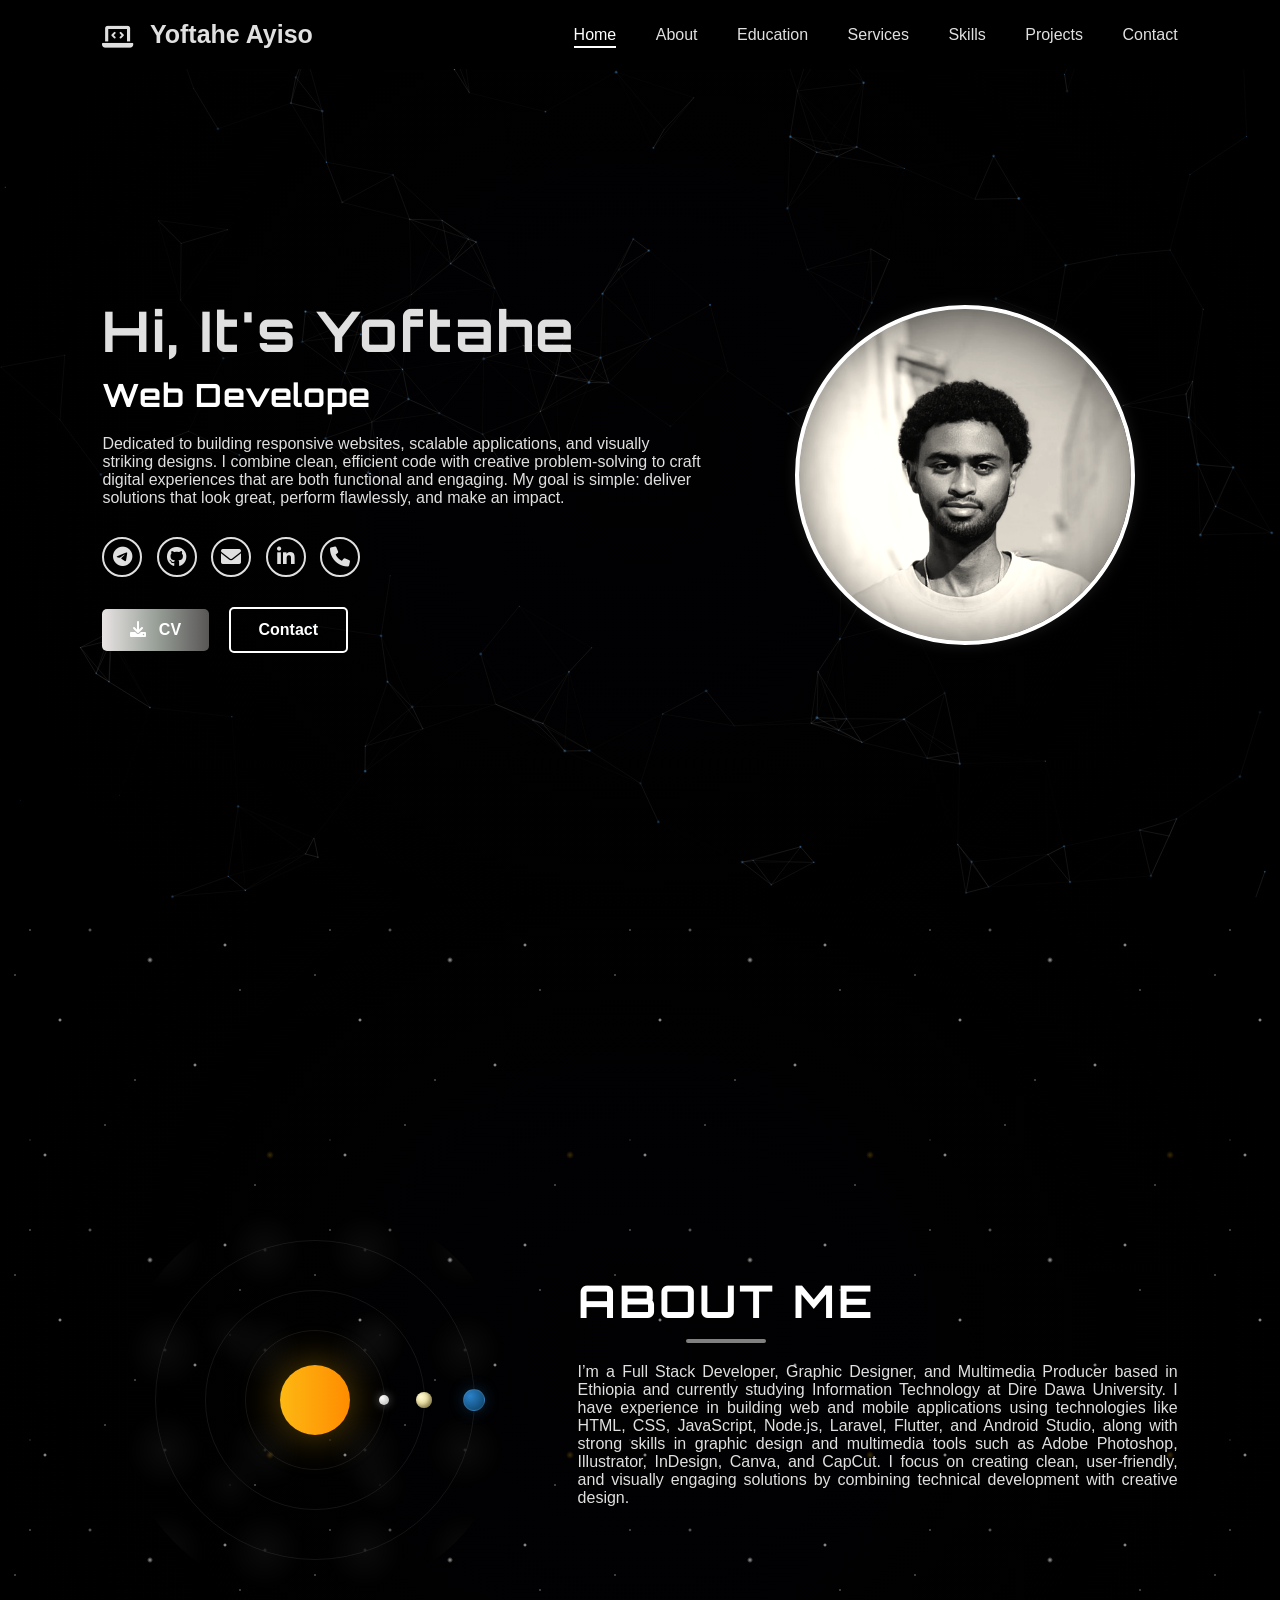
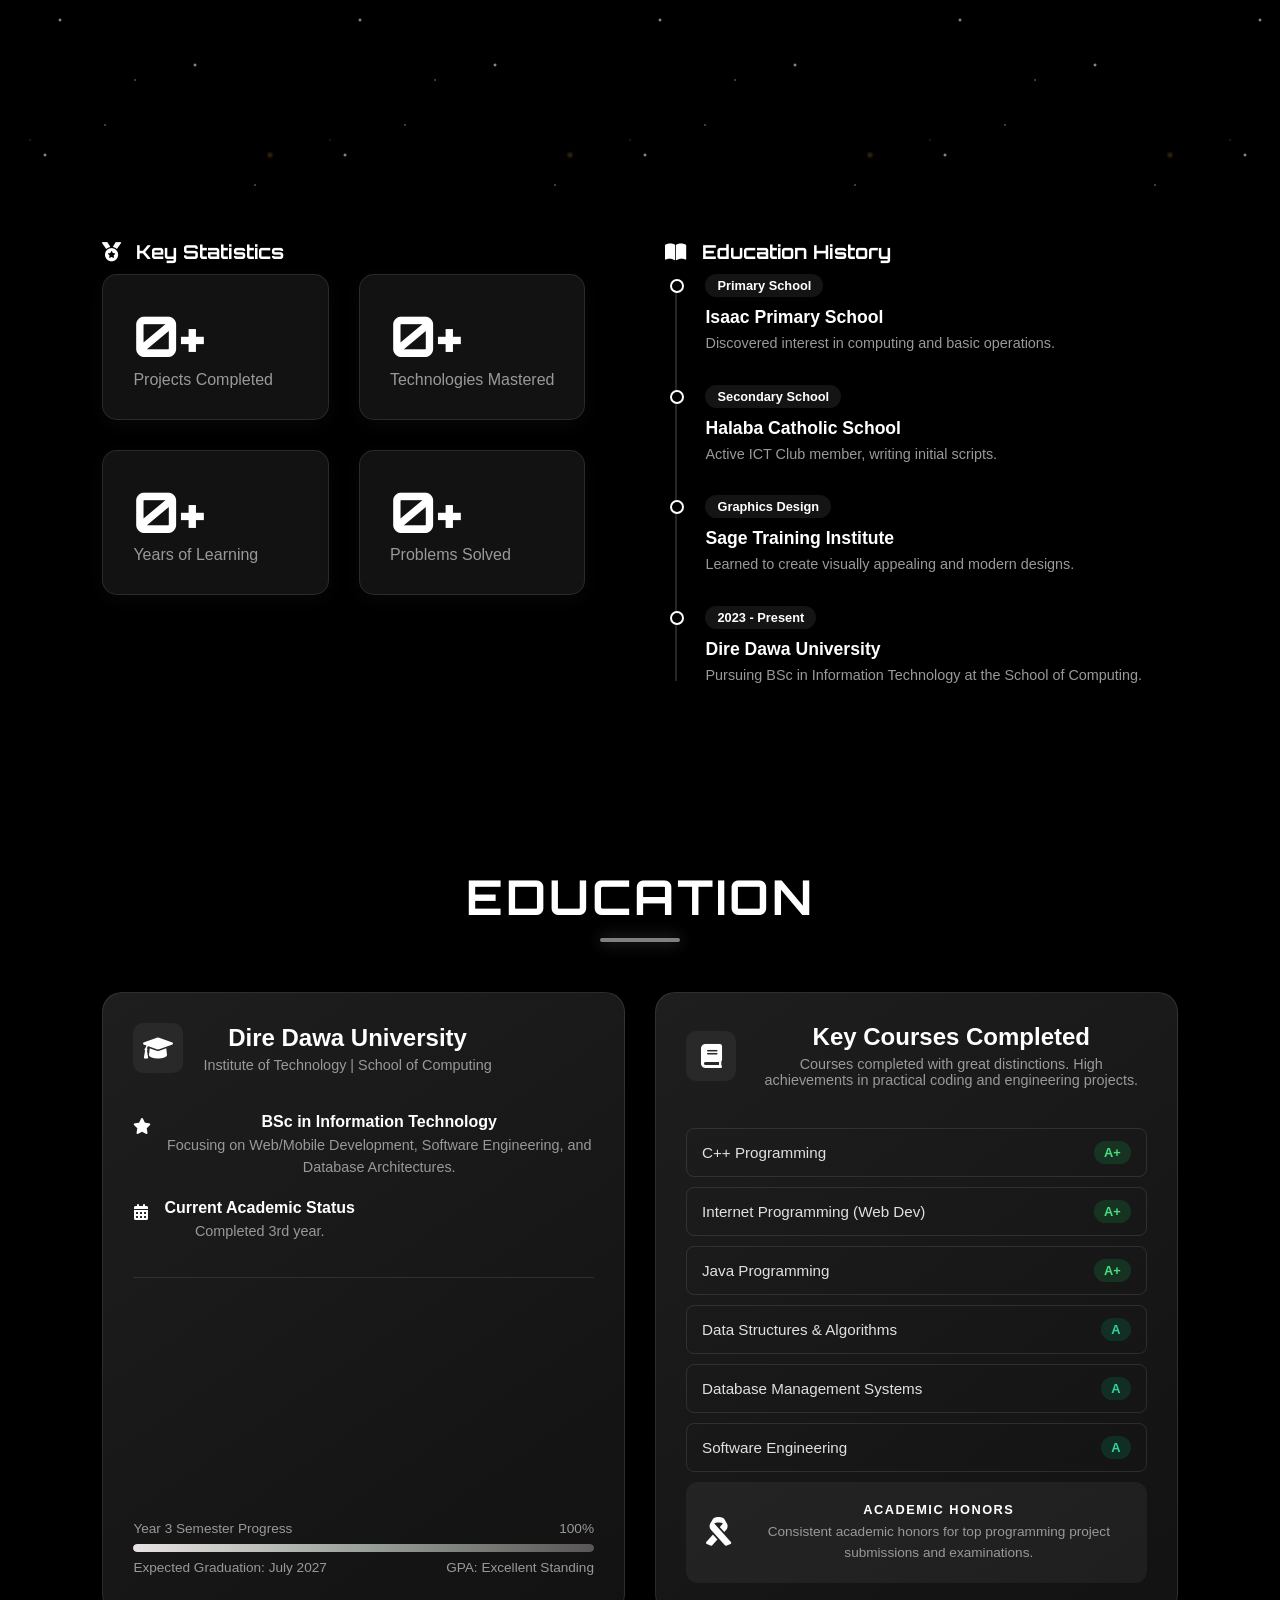
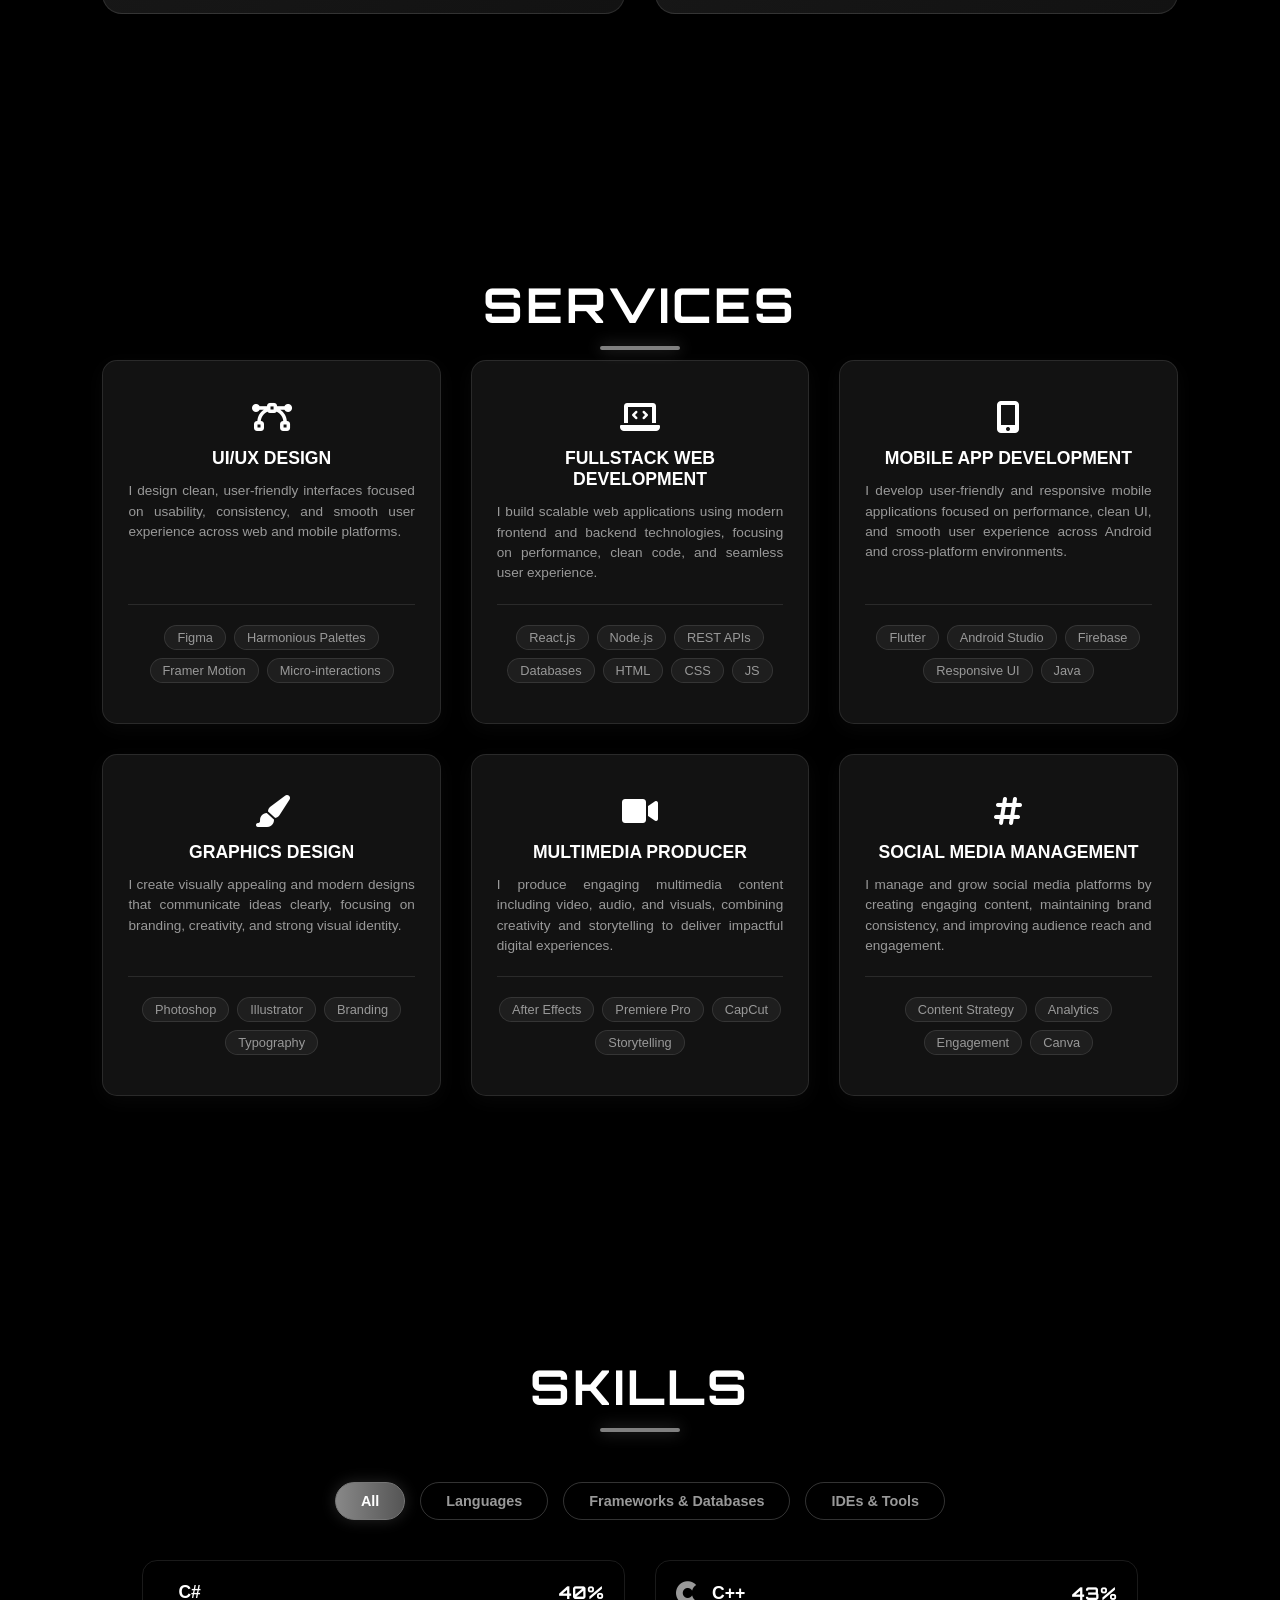
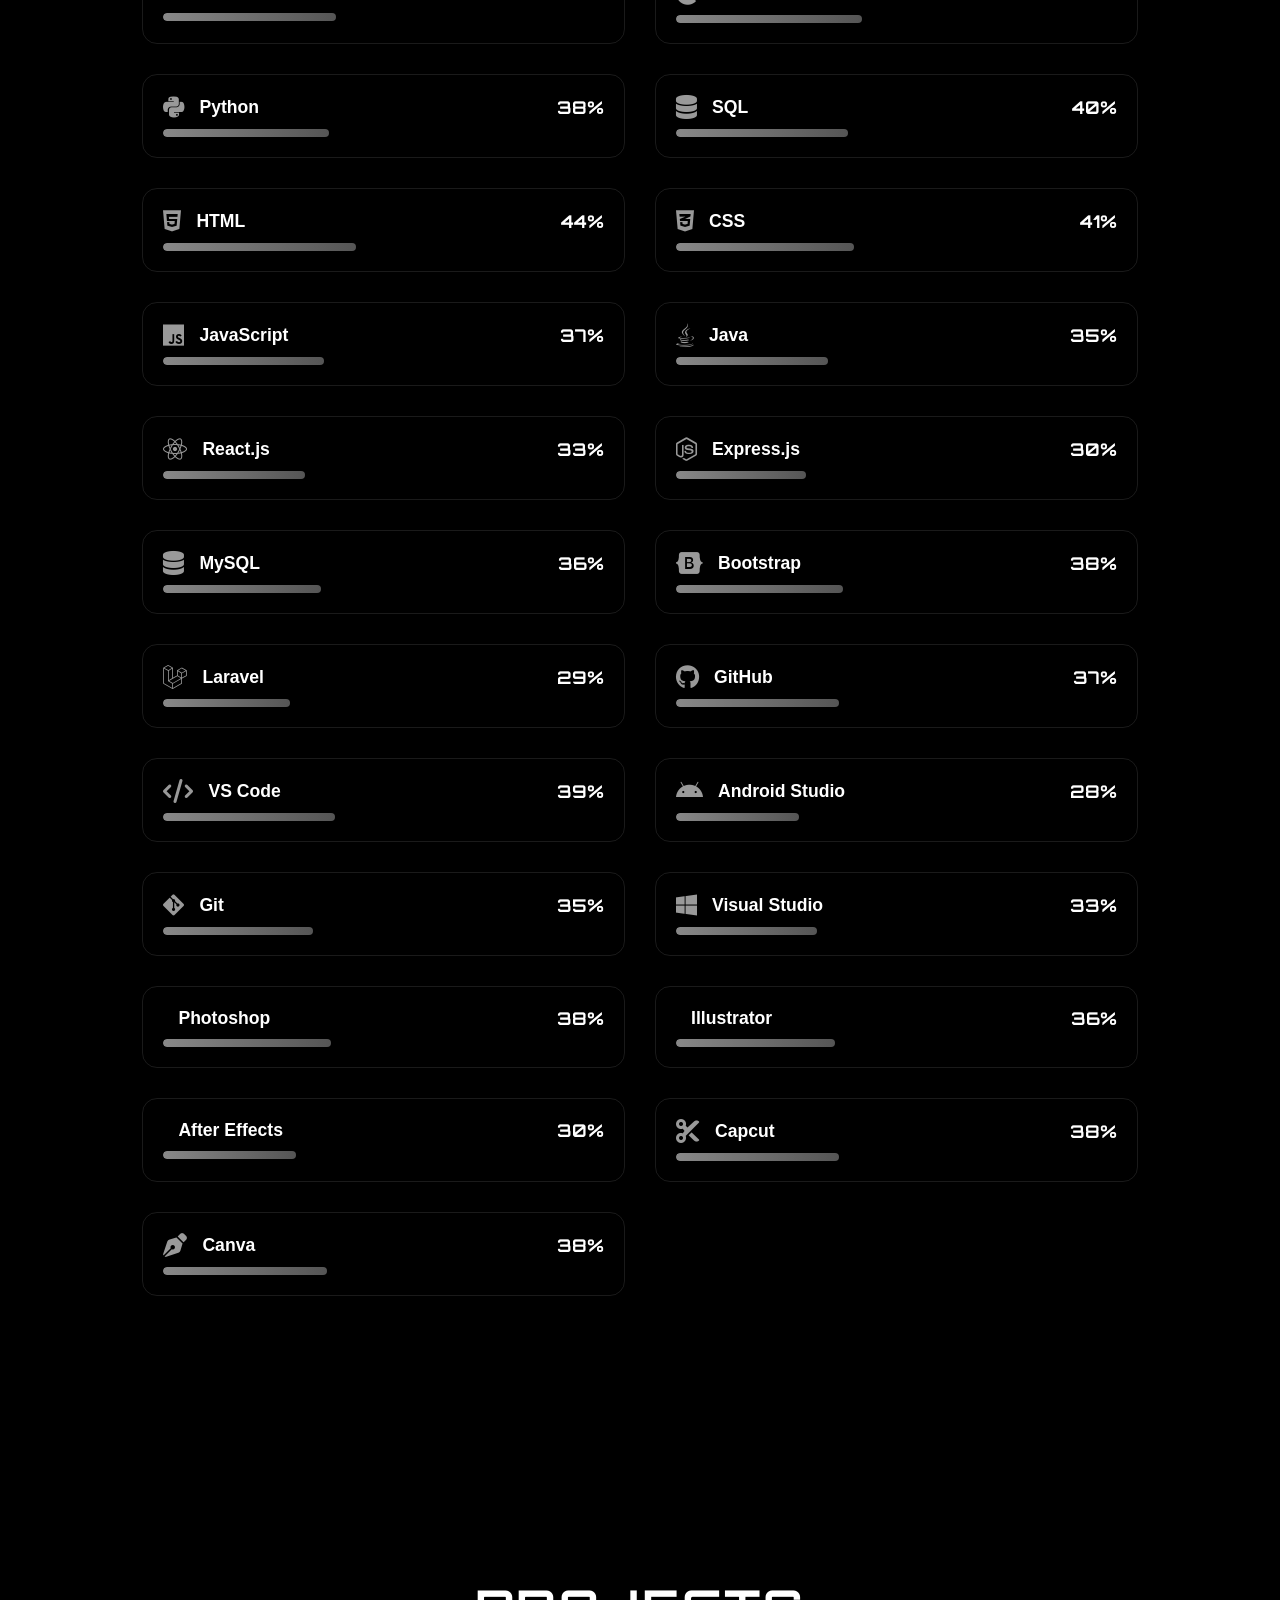
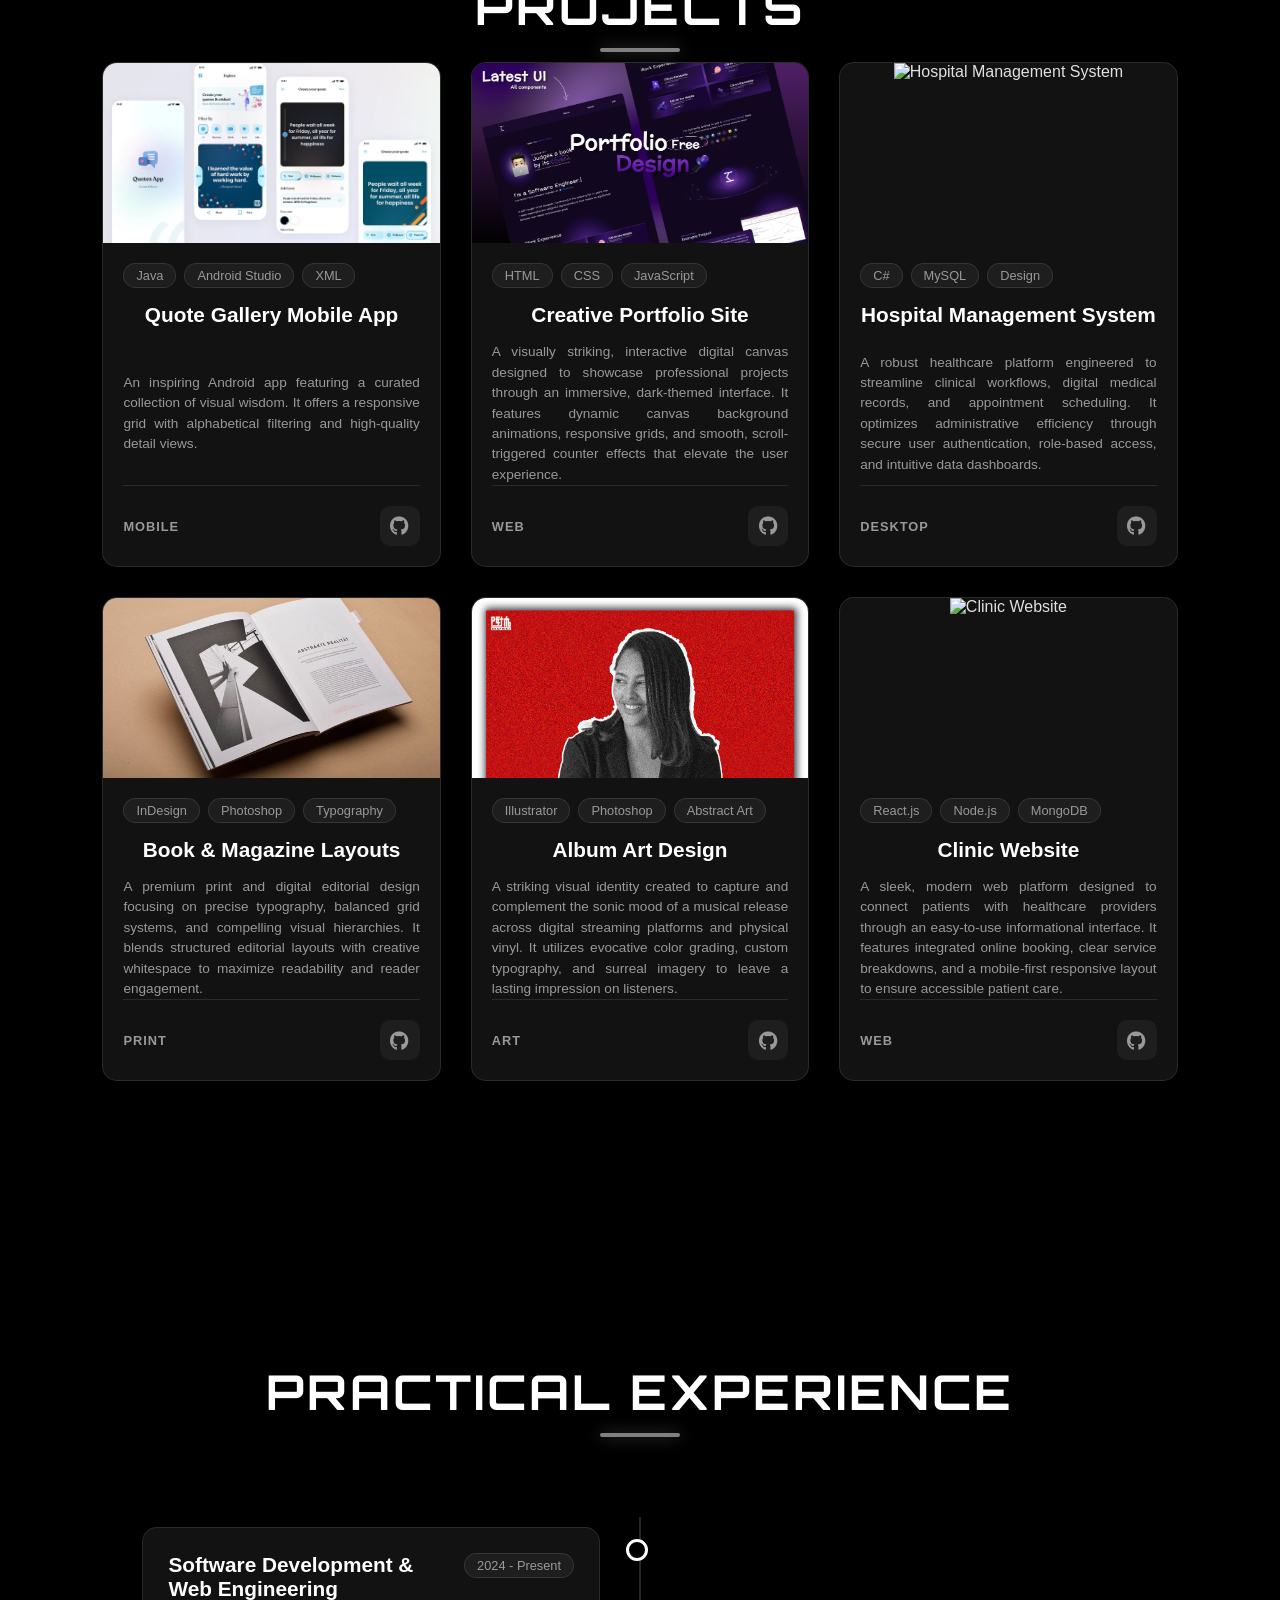
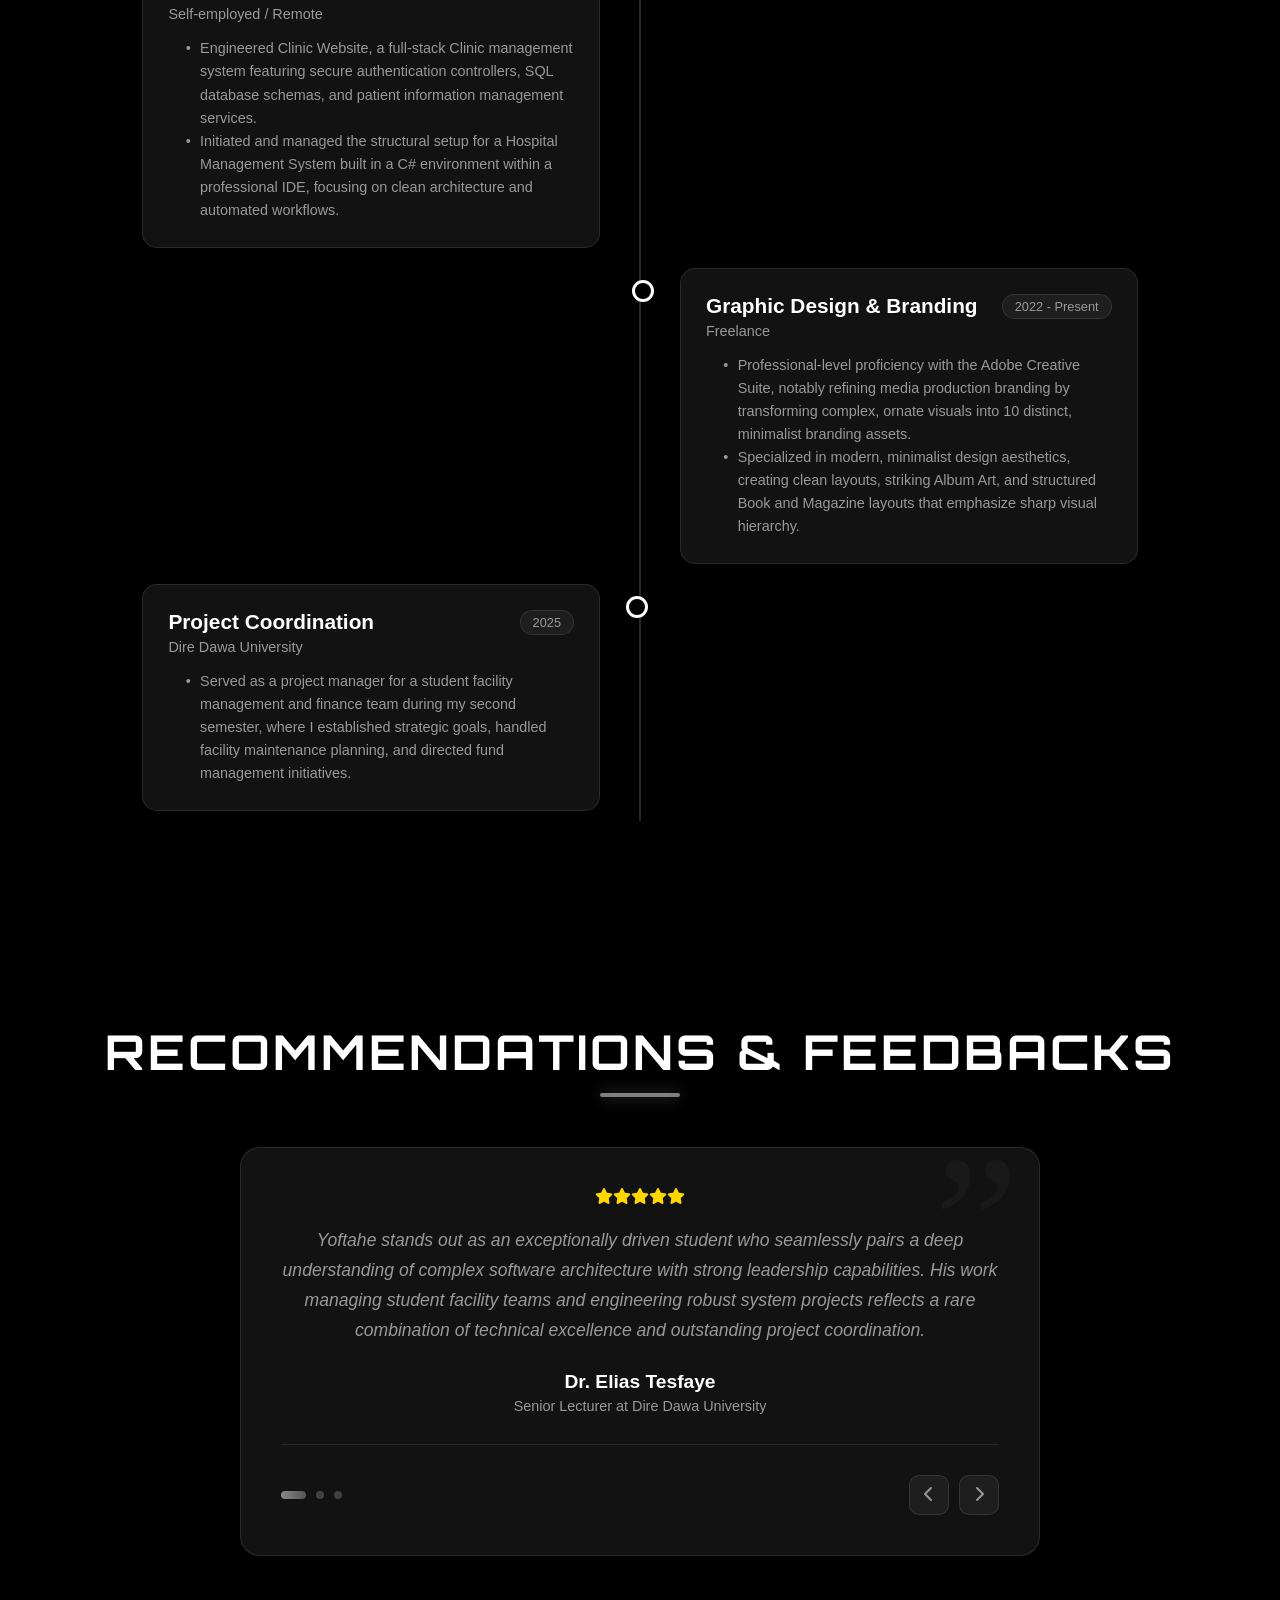
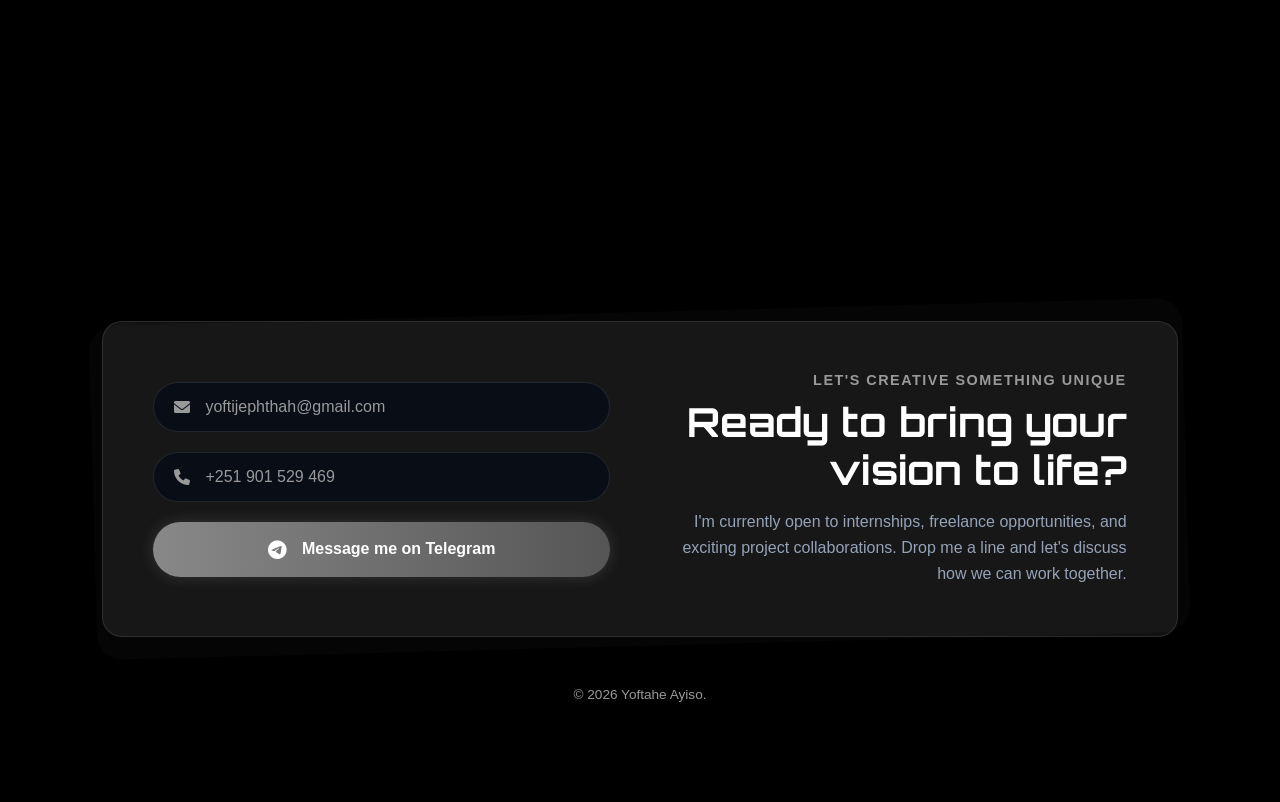
==== commit 9585986e: "added loader effect and arranged the view on different devices" ====
--- a/index.html
+++ b/index.html
@@ -2,7 +2,7 @@
 <html lang="en">
 <head>
     <meta charset="UTF-8">
-    <meta name="viewport" content="width=device-width, initial-scale=1.0">
+    <meta name="viewport" content="width=device-width, initial-scale=1.0, minimum-scale=1.0">
     <title>Yoftahe Ayiso | Web Developer</title>
     <link rel="stylesheet" href="part2.css">
     <link rel="stylesheet" href="https://cdnjs.cloudflare.com/ajax/libs/font-awesome/6.0.0-beta3/css/all.min.css">
@@ -11,6 +11,13 @@
 
 </head>
 <body>
+
+    <!-- Preloader -->
+    <div class="preloader">
+        <div class="loader-container">
+            <div class="loader-name">yoftijephthah</div>
+        </div>
+    </div>
 
     <canvas id="global-particle-canvas"></canvas>
 
@@ -26,7 +33,7 @@
             <a href="#contact">Contact</a>
         </nav>
         
-        <a href="#contact" class="contact-btn">Contact me</a>
+        
     </header>
     <button class="menuicon" aria-label="Toggle menu">
         <i class='bx bx-menu'></i>
@@ -474,12 +481,12 @@
 
             <div class="project-card">
                 <div class="project-thumbnail">
-                    <img src="HMS.jpg" alt="Email Marketing Design">
+                    <img src="HMS.jpg" alt="Hospital Management System">
                 </div>
                 <div class="project-details">
                     <div class="project-tags">
-                        <span class="tag">HTML</span>
-                        <span class="tag">CSS</span>
+                        <span class="tag">C#</span>
+                        <span class="tag">MySQL</span>
                         <span class="tag">Design</span>
                     </div>
                     <h3 class="project-title">Hospital Management System</h3>
@@ -540,13 +547,13 @@
 
             <div class="project-card">
                 <div class="project-thumbnail">
-                    <img src="clnic.jpg" alt="Merchandise Design">
+                    <img src="clnic.jpg" alt="Clinic Website" >
                 </div>
                 <div class="project-details">
                     <div class="project-tags">
-                        <span class="tag">Illustrator</span>
-                        <span class="tag">Branding</span>
-                        <span class="tag">Apparel</span>
+                        <span class="tag">React.js</span>
+                        <span class="tag">Node.js</span>
+                        <span class="tag">MongoDB</span>
                     </div>
                     <h3 class="project-title">Clinic Website</h3>
                     <p class="card-description">
@@ -665,7 +672,7 @@
             </div>
         </div>
         <footer class="copyright-footer">
-            © 2026 Yoftahe Ayiso. Built with HTML, CSS and JS.
+            © 2026 Yoftahe Ayiso.
         </footer>
     </section>
 
--- a/part2.css
+++ b/part2.css
@@ -33,6 +33,58 @@
             color: var(--text-color);
         }
 
+        /* Prevent horizontal scroll on mobile */
+        body {
+            overflow-x: hidden;
+        }
+
+        /* Preloader Styles */
+        .preloader {
+            position: fixed;
+            top: 0;
+            left: 0;
+            width: 100vw;
+            height: 100vh;
+            background: var(--bg-color);
+            display: flex;
+            justify-content: center;
+            align-items: center;
+            z-index: 9999;
+            transition: opacity 0.75s ease, visibility 0.75s ease;
+            visibility: visible;
+            opacity: 1;
+        }
+
+        .preloader.hidden {
+            opacity: 0;
+            visibility: hidden;
+        }
+        
+        .loader-container {
+            display: flex;
+            justify-content: center;
+            align-items: center;
+            gap: 20px;
+        }
+
+        .loader-name {
+            font-family: 'Orbitron', sans-serif;
+            font-size: 1.5rem; /* Adjusted size to fit inside spinner */
+            font-size: 2rem; 
+            font-weight: 700;
+            background: linear-gradient(90deg, var(--main-color), var(--accent-blue));
+            -webkit-background-clip: text;
+            -webkit-text-fill-color: transparent;
+            background-clip: text;
+            text-fill-color: transparent;
+            animation: pulse-glow 2s infinite alternate ease-in-out; /* Kept the subtle glow */
+        }
+
+        @keyframes spin {
+            to { transform: rotate(360deg); }
+        }
+
+
         /* Global Futuristic Circuit Background */
         #global-particle-canvas {
             position: fixed;
@@ -51,6 +103,16 @@
             to { transform: scale(1.1); }
         }
 
+        @keyframes pulse-glow {
+            from {
+                opacity: 0.7;
+                text-shadow: 0 0 10px var(--main-color);
+            }
+            to {
+                opacity: 1;
+                text-shadow: 0 0 15px var(--accent-blue), 0 0 25px var(--accent-blue);
+            }
+        }
         
         .header {
             position: fixed;
@@ -121,10 +183,17 @@
             color: var(--main-color);
             cursor: pointer;
             display: none; 
-            position: absolute; 
+            position: fixed; 
             right: 8%; 
             top: 20px;
             z-index: 101; 
+        }
+
+        /* Ensure button reset for menuicon */
+        .menuicon {
+            background: none;
+            border: none;
+            padding: 0;
         }
 
         
@@ -689,7 +758,6 @@
         .details-list li {
             display: flex;
             align-items: flex-start;
-            gap: 10px;
             gap: 15px;
             margin-bottom: 20px;
         }
@@ -698,7 +766,6 @@
             color: var(--main-color);
             font-size: 1rem;
             margin-top: 5px;
-            width: 1.2em; /* Give icon a fixed width */
             width: 1em; /* Give icon a fixed width */
             text-align: center; /* Center the icon within the fixed width */
         }
@@ -1593,6 +1660,10 @@
             .home, .about {
                 flex-direction: column;
                 padding-top: 150px;
+                text-align: center; /* Center align content */
+            }
+            .home-content {
+                align-items: center; /* Center buttons and social media */
             }
             .home-image, .about-image {
                 margin-top: 50px;
@@ -1692,6 +1763,10 @@
                 padding-top: 40px;
             }
 
+            .about-content {
+                text-align: center;
+            }
+
             /* Responsive Timeline */
             .experience-timeline::after {
                 left: 20px;
@@ -1730,6 +1805,10 @@
                 padding: 40px;
                 gap: 40px;
             }
+            .cta-left {
+                align-items: center; /* Center align the contact capsules */
+            }
+
             .cta-right {
                 text-align: center;
             }
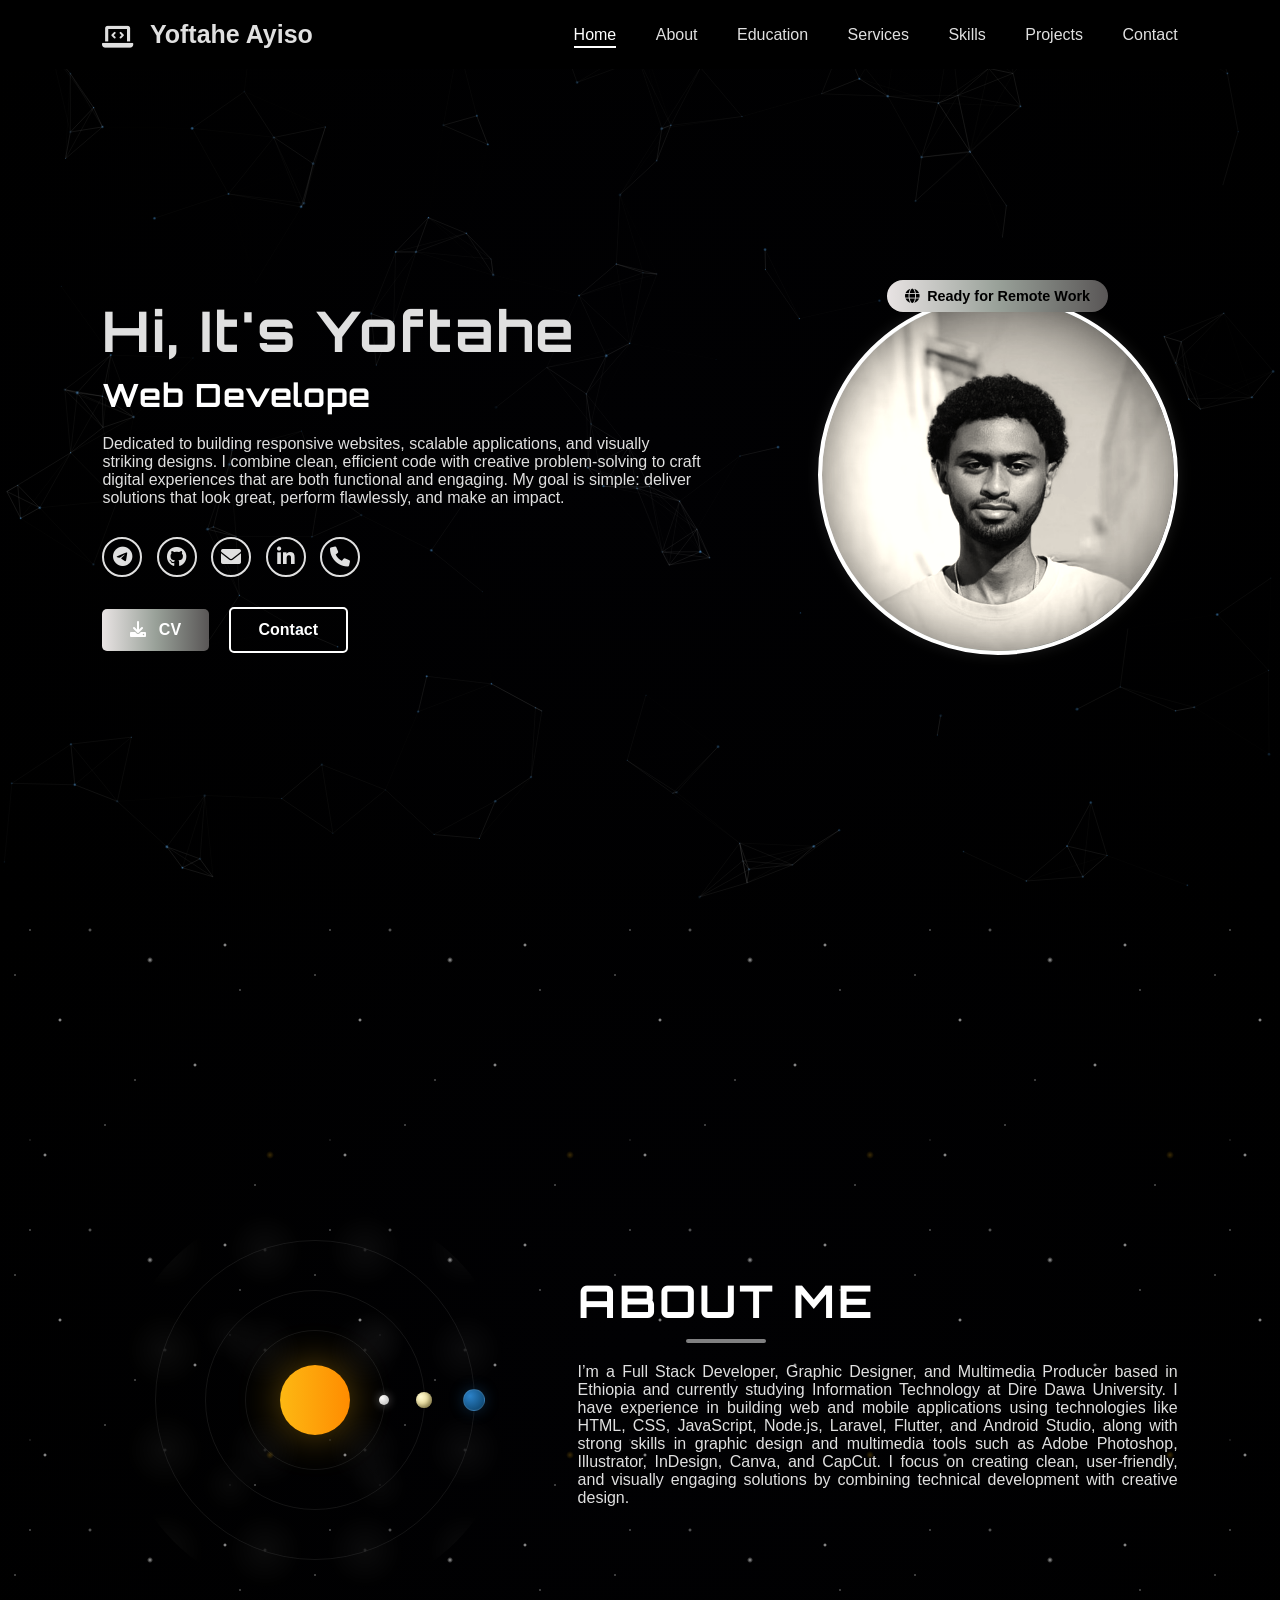
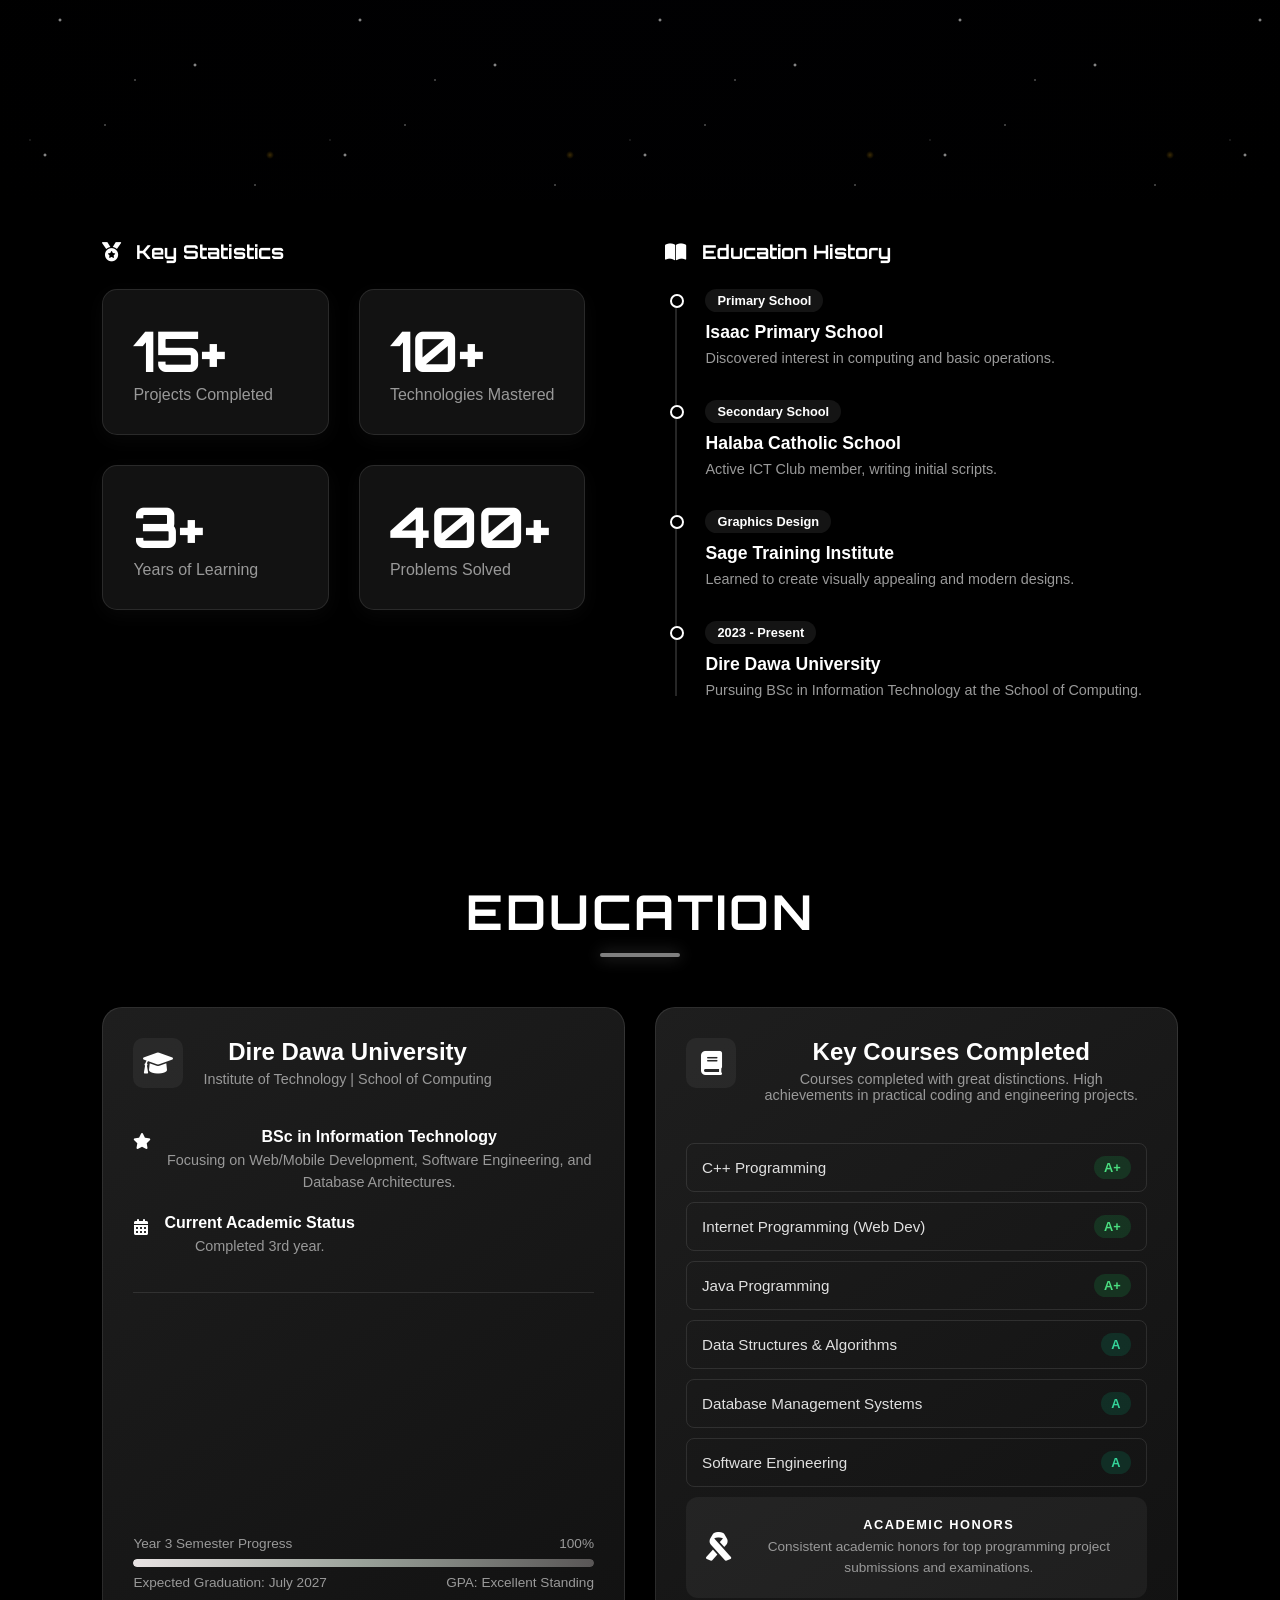
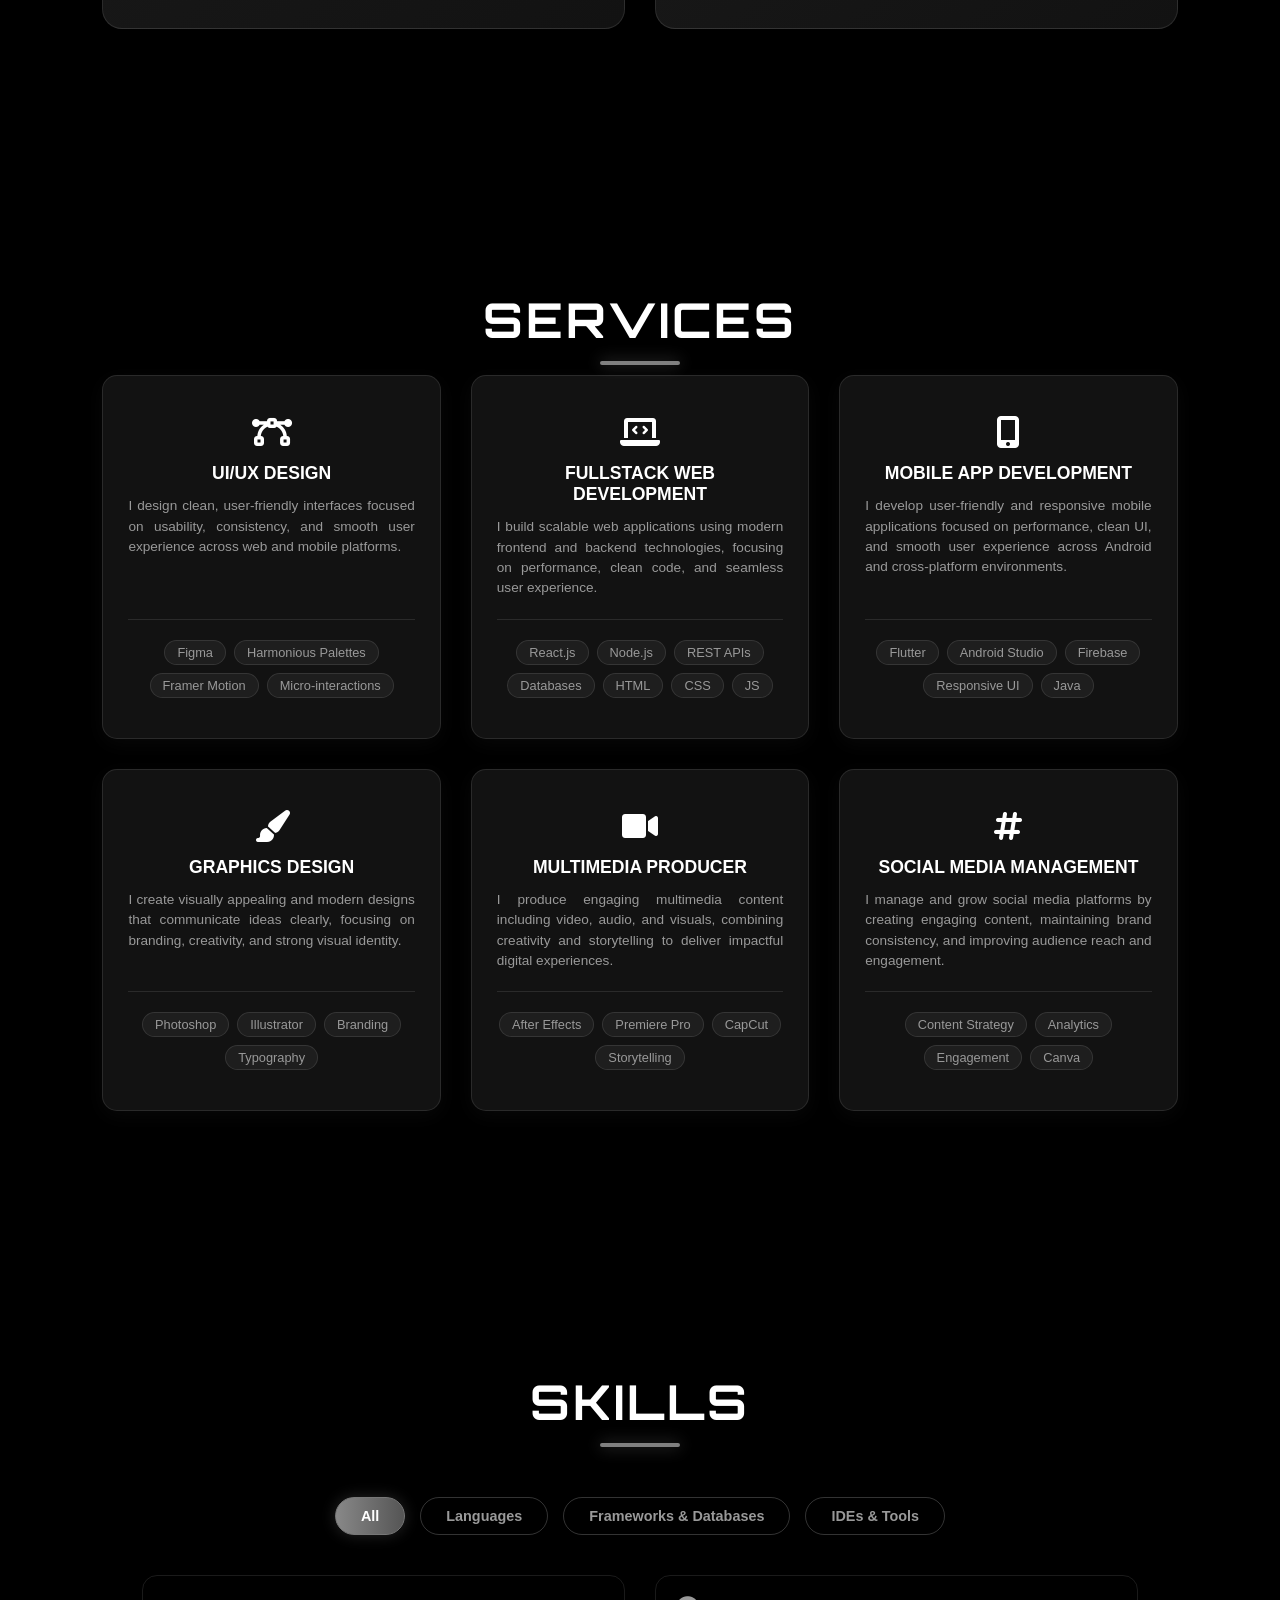
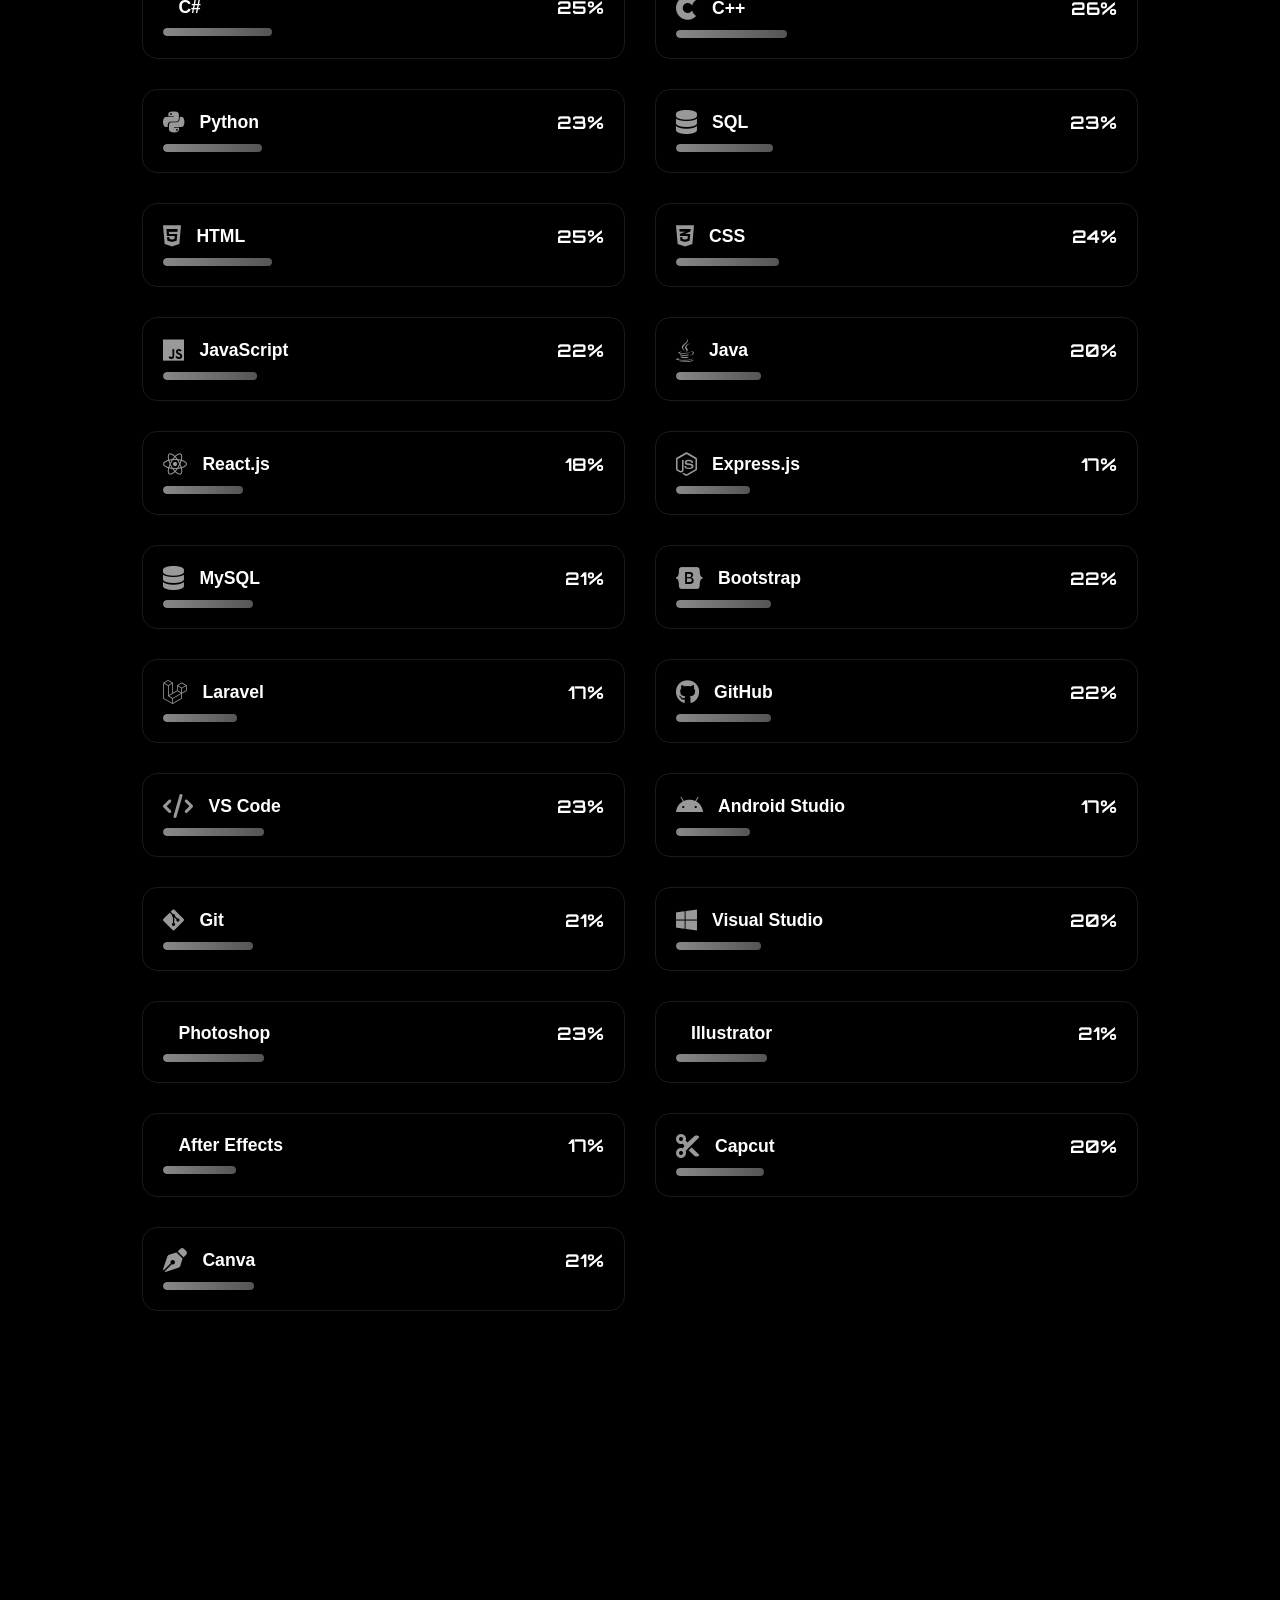
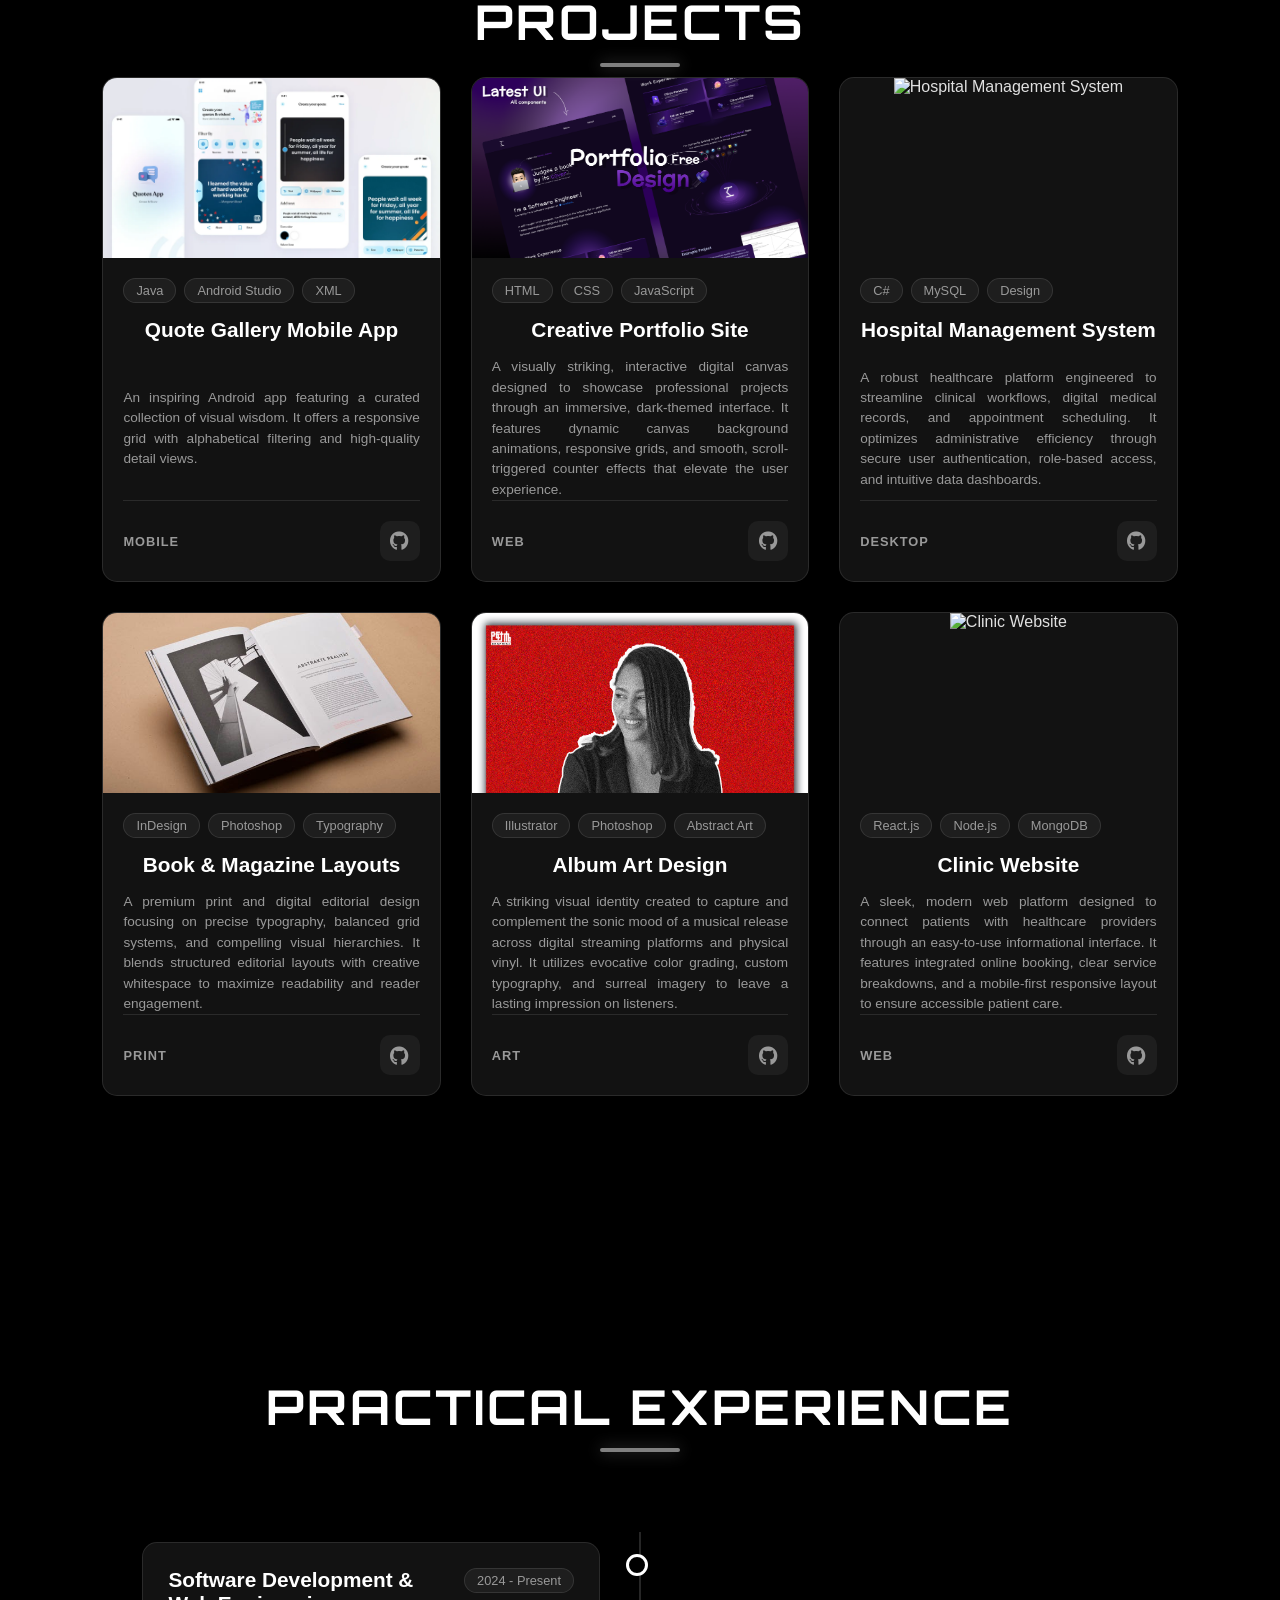
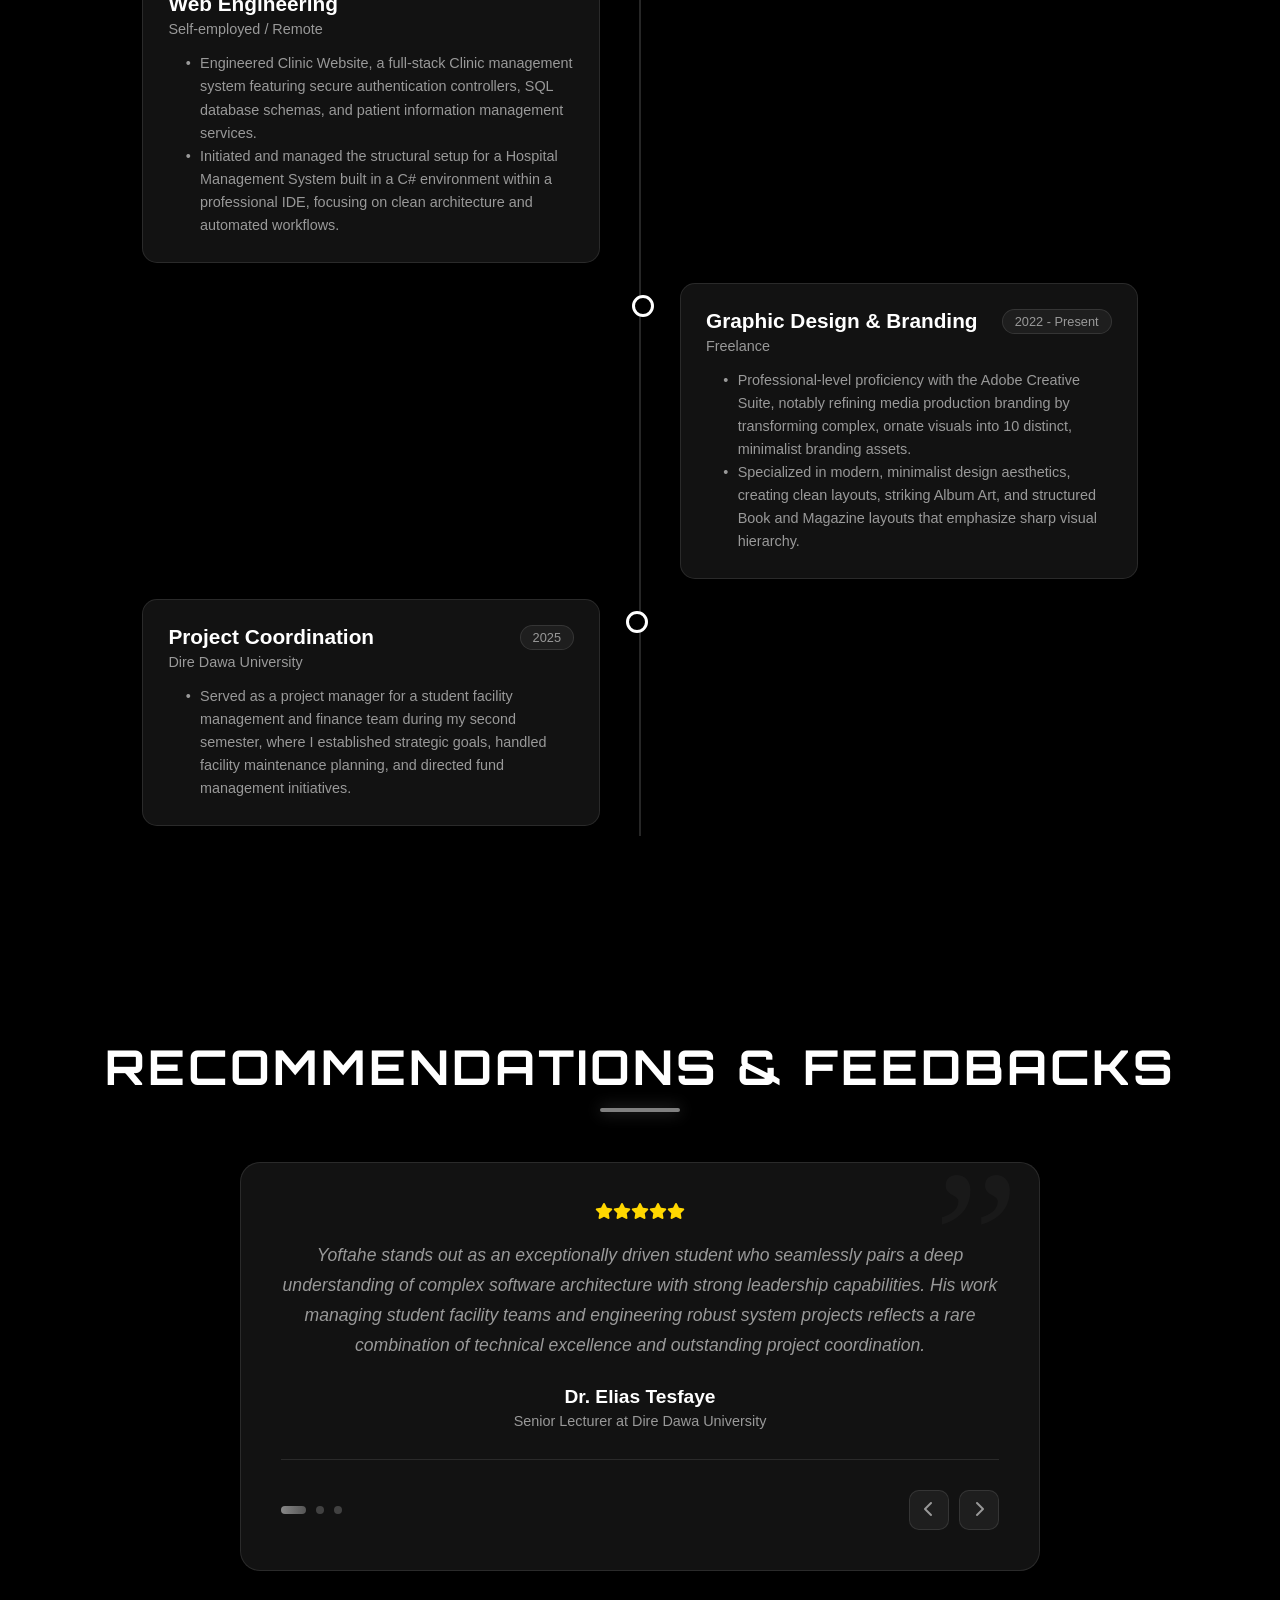
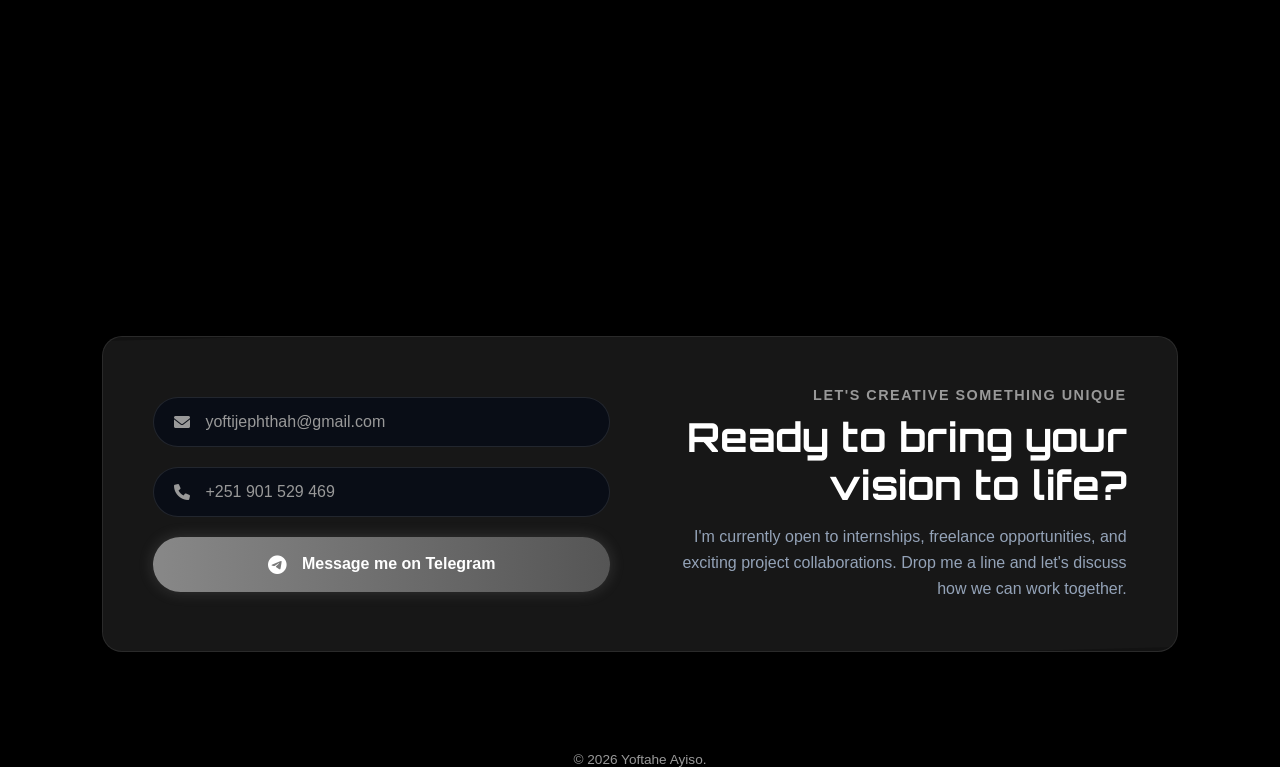
==== commit 40bde125: "updated layout and added animation" ====
--- a/index.html
+++ b/index.html
@@ -2,7 +2,7 @@
 <html lang="en">
 <head>
     <meta charset="UTF-8">
-    <meta name="viewport" content="width=device-width, initial-scale=1.0, minimum-scale=1.0">
+    <meta name="viewport" content="width=device-width, initial-scale=1.0">
     <title>Yoftahe Ayiso | Web Developer</title>
     <link rel="stylesheet" href="part2.css">
     <link rel="stylesheet" href="https://cdnjs.cloudflare.com/ajax/libs/font-awesome/6.0.0-beta3/css/all.min.css">
@@ -22,22 +22,20 @@
     <canvas id="global-particle-canvas"></canvas>
 
     <header class="header">
-        <a href="#" class="logo"><i class="fas fa-laptop-code"></i> Yoftahe Ayiso</a>
+        <a href="#home" class="logo"><i class="fas fa-laptop-code"></i> Yoftahe Ayiso</a>
         <nav class="navbar">
             <a href="#home">Home</a>
             <a href="#about">About</a>
             <a href="#education">Education</a>
-            <a href="#Services" >Services</a>
+            <a href="#Services">Services</a>
             <a href="#skills">Skills</a>
             <a href="#projects">Projects</a>
             <a href="#contact">Contact</a>
         </nav>
-        
-        
+        <button class="menuicon" aria-label="Toggle menu">
+            <i class='bx bx-menu'></i>
+        </button>
     </header>
-    <button class="menuicon" aria-label="Toggle menu">
-        <i class='bx bx-menu'></i>
-    </button>
 
     <section class="home" id="home">
         <div class="home-content">
@@ -62,6 +60,9 @@
         </div>
 
         <div class="home-image">
+            <div class="remote-work-popup">
+                <i class="fas fa-globe"></i> Ready for Remote Work
+            </div>
             <div class="circle-bg">
                 <img src="yooooooo.JPG" alt="Yoftahe Ayiso Profile">
             </div>
@@ -78,7 +79,7 @@
     </div>
 
     <div class="about-content animate-on-scroll">
-        <h2 class="heading">About Me </h2>
+        <h2 class="heading">About Me</h2>
         <p>I’m a Full Stack Developer, Graphic Designer, and Multimedia Producer based in Ethiopia and currently studying Information Technology at Dire Dawa University.
 I have experience in building web and mobile applications using technologies like HTML, CSS, JavaScript, Node.js, Laravel, Flutter, and Android Studio, along with strong skills in graphic design and multimedia tools such as Adobe Photoshop, Illustrator, InDesign, Canva, and CapCut.
 I focus on creating clean, user-friendly, and visually engaging solutions by combining technical development with creative design.</p>
@@ -87,24 +88,24 @@
     </div>
 </section>
 
-<div class="stats-education-wrapper">
+<div class="stats-education-wrapper animate-on-scroll">
     <section class="stats-section">
         <h2 class="section-title stats-title"><i class="fas fa-medal"></i> Key Statistics</h2>
         <div class="stats-container">
             <div class="stat-card">
-                <h3 class="stat-number" data-target="15">0+</h3>
+                <p class="stat-number" data-target="15">0+</p>
                 <p class="stat-label">Projects Completed</p>
             </div>
             <div class="stat-card">
-                <h3 class="stat-number" data-target="10">0+</h3>
+                <p class="stat-number" data-target="10">0+</p>
                 <p class="stat-label">Technologies Mastered</p>
             </div>
             <div class="stat-card">
-                <h3 class="stat-number" data-target="3">0+</h3>
+                <p class="stat-number" data-target="3">0+</p>
                 <p class="stat-label">Years of Learning</p>
             </div>
             <div class="stat-card">
-                <h3 class="stat-number" data-target="400">0+</h3>
+                <p class="stat-number" data-target="400">0+</p>
                 <p class="stat-label">Problems Solved</p>
             </div>
         </div>
@@ -137,7 +138,7 @@
     </section>
 </div>
 
-<section class="education-dashboard-section" id="education">
+<section class="education-dashboard-section animate-on-scroll" id="education">
     <h2 class="section-title">Education</h2>
 
     <div class="education-grid">
@@ -214,7 +215,7 @@
         </div>
 </section>
 
-<section class="services-section" id="Services">
+<section class="services-section animate-on-scroll" id="Services">
         <h2 class="section-title">Services</h2>
         
         <div class="service-cards-container">
@@ -316,7 +317,7 @@
         </div>
     </section>
 
-    <section class="skills-section" id="skills">
+    <section class="skills-section animate-on-scroll" id="skills">
         <h2 class="section-title">Skills</h2>
 
         <div class="skills-filter-tabs">
@@ -327,109 +328,109 @@
         </div>
 
         <div class="skills-grid-wrapper">
-            <div class="skills-container active">
+            <div class="skills-container">
                 <!-- Languages -->
                 <div class="skill-item" data-category="languages">
                     <div class="skill-info"><div class="skill-name-icon"><i class="fab fa-csharp"></i> C#</div><span class="skill-percentage" data-progress="85">0%</span></div>
-                    <div class="skill-progress-bar"><div class="skill-progress-fill" data-progress="85"></div></div>
+                    <div class="skill-progress-bar"><div class="skill-progress-fill"></div></div>
                 </div>
                 <div class="skill-item" data-category="languages">
                     <div class="skill-info"><div class="skill-name-icon"><i class="fab fa-cuttlefish"></i> C++</div><span class="skill-percentage" data-progress="90">0%</span></div>
-                    <div class="skill-progress-bar"><div class="skill-progress-fill" data-progress="90"></div></div>
+                    <div class="skill-progress-bar"><div class="skill-progress-fill"></div></div>
                 </div>
                 <div class="skill-item" data-category="languages">
                     <div class="skill-info"><div class="skill-name-icon"><i class="fab fa-python"></i> Python</div><span class="skill-percentage" data-progress="80">0%</span></div>
-                    <div class="skill-progress-bar"><div class="skill-progress-fill" data-progress="80"></div></div>
+                    <div class="skill-progress-bar"><div class="skill-progress-fill"></div></div>
                 </div>
                 <div class="skill-item" data-category="languages">
                     <div class="skill-info"><div class="skill-name-icon"><i class="fas fa-database"></i> SQL</div><span class="skill-percentage" data-progress="85">0%</span></div>
-                    <div class="skill-progress-bar"><div class="skill-progress-fill" data-progress="85"></div></div>
+                    <div class="skill-progress-bar"><div class="skill-progress-fill"></div></div>
                 </div>
                  <div class="skill-item" data-category="languages">
                     <div class="skill-info"><div class="skill-name-icon"><i class="fab fa-html5"></i> HTML</div><span class="skill-percentage" data-progress="95">0%</span></div>
-                    <div class="skill-progress-bar"><div class="skill-progress-fill" data-progress="95"></div></div>
+                    <div class="skill-progress-bar"><div class="skill-progress-fill"></div></div>
                 </div>
                  <div class="skill-item" data-category="languages">
                     <div class="skill-info"><div class="skill-name-icon"><i class="fab fa-css3-alt"></i> CSS</div><span class="skill-percentage" data-progress="90">0%</span></div>
-                    <div class="skill-progress-bar"><div class="skill-progress-fill" data-progress="90"></div></div>
+                    <div class="skill-progress-bar"><div class="skill-progress-fill"></div></div>
                 </div>
                  <div class="skill-item" data-category="languages">
                     <div class="skill-info"><div class="skill-name-icon"><i class="fab fa-js"></i> JavaScript</div><span class="skill-percentage" data-progress="85">0%</span></div>
-                    <div class="skill-progress-bar"><div class="skill-progress-fill" data-progress="85"></div></div>
+                    <div class="skill-progress-bar"><div class="skill-progress-fill"></div></div>
                 </div>
                  <div class="skill-item" data-category="languages">
                     <div class="skill-info"><div class="skill-name-icon"><i class="fab fa-java"></i> Java</div><span class="skill-percentage" data-progress="80">0%</span></div>
-                    <div class="skill-progress-bar"><div class="skill-progress-fill" data-progress="80"></div></div>
+                    <div class="skill-progress-bar"><div class="skill-progress-fill"></div></div>
                 </div>
 
                 <!-- Frameworks & Databases -->
                 <div class="skill-item" data-category="frameworks">
                     <div class="skill-info"><div class="skill-name-icon"><i class="fab fa-react"></i> React.js</div><span class="skill-percentage" data-progress="75">0%</span></div>
-                    <div class="skill-progress-bar"><div class="skill-progress-fill" data-progress="75"></div></div>
+                    <div class="skill-progress-bar"><div class="skill-progress-fill"></div></div>
                 </div>
                 <div class="skill-item" data-category="frameworks">
                     <div class="skill-info"><div class="skill-name-icon"><i class="fab fa-node-js"></i> Express.js</div><span class="skill-percentage" data-progress="70">0%</span></div>
-                    <div class="skill-progress-bar"><div class="skill-progress-fill" data-progress="70"></div></div>
+                    <div class="skill-progress-bar"><div class="skill-progress-fill"></div></div>
                 </div>
                 <div class="skill-item" data-category="frameworks">
                     <div class="skill-info"><div class="skill-name-icon"><i class="fas fa-database"></i> MySQL</div><span class="skill-percentage" data-progress="85">0%</span></div>
-                    <div class="skill-progress-bar"><div class="skill-progress-fill" data-progress="85"></div></div>
+                    <div class="skill-progress-bar"><div class="skill-progress-fill"></div></div>
                 </div>
                 <div class="skill-item" data-category="frameworks">
                     <div class="skill-info"><div class="skill-name-icon"><i class="fab fa-bootstrap"></i> Bootstrap</div><span class="skill-percentage" data-progress="90">0%</span></div>
-                    <div class="skill-progress-bar"><div class="skill-progress-fill" data-progress="90"></div></div>
+                    <div class="skill-progress-bar"><div class="skill-progress-fill"></div></div>
                 </div>
                 <div class="skill-item" data-category="frameworks">
                     <div class="skill-info"><div class="skill-name-icon"><i class="fab fa-laravel"></i> Laravel</div><span class="skill-percentage" data-progress="70">0%</span></div>
-                    <div class="skill-progress-bar"><div class="skill-progress-fill" data-progress="70"></div></div>
+                    <div class="skill-progress-bar"><div class="skill-progress-fill"></div></div>
                 </div>
 
                 <!-- IDEs & Tools -->
                 <div class="skill-item" data-category="tools">
                     <div class="skill-info"><div class="skill-name-icon"><i class="fab fa-github"></i> GitHub</div><span class="skill-percentage" data-progress="90">0%</span></div>
-                    <div class="skill-progress-bar"><div class="skill-progress-fill" data-progress="90"></div></div>
+                    <div class="skill-progress-bar"><div class="skill-progress-fill"></div></div>
                 </div>
                 <div class="skill-item" data-category="tools">
                     <div class="skill-info"><div class="skill-name-icon"><i class="fas fa-code"></i> VS Code</div><span class="skill-percentage" data-progress="95">0%</span></div>
-                    <div class="skill-progress-bar"><div class="skill-progress-fill" data-progress="95"></div></div>
+                    <div class="skill-progress-bar"><div class="skill-progress-fill"></div></div>
                 </div>
                 <div class="skill-item" data-category="tools">
                     <div class="skill-info"><div class="skill-name-icon"><i class="fab fa-android"></i> Android Studio</div><span class="skill-percentage" data-progress="70">0%</span></div>
-                    <div class="skill-progress-bar"><div class="skill-progress-fill" data-progress="70"></div></div>
+                    <div class="skill-progress-bar"><div class="skill-progress-fill"></div></div>
                 </div>
                 <div class="skill-item" data-category="tools">
                     <div class="skill-info"><div class="skill-name-icon"><i class="fab fa-git-alt"></i> Git</div><span class="skill-percentage" data-progress="85">0%</span></div>
-                    <div class="skill-progress-bar"><div class="skill-progress-fill" data-progress="85"></div></div>
+                    <div class="skill-progress-bar"><div class="skill-progress-fill"></div></div>
                 </div>
                 <div class="skill-item" data-category="tools">
                     <div class="skill-info"><div class="skill-name-icon"><i class="fab fa-windows"></i> Visual Studio</div><span class="skill-percentage" data-progress="80">0%</span></div>
-                    <div class="skill-progress-bar"><div class="skill-progress-fill" data-progress="80"></div></div>
+                    <div class="skill-progress-bar"><div class="skill-progress-fill"></div></div>
                 </div>
                 <div class="skill-item" data-category="tools">
                     <div class="skill-info"><div class="skill-name-icon"><i class="fab fa-adobe"></i> Photoshop</div><span class="skill-percentage" data-progress="95">0%</span></div>
-                    <div class="skill-progress-bar"><div class="skill-progress-fill" data-progress="95"></div></div>
+                    <div class="skill-progress-bar"><div class="skill-progress-fill"></div></div>
                 </div>
                 <div class="skill-item" data-category="tools">
                     <div class="skill-info"><div class="skill-name-icon"><i class="fab fa-adobe"></i> Illustrator</div><span class="skill-percentage" data-progress="90">0%</span></div>
-                    <div class="skill-progress-bar"><div class="skill-progress-fill" data-progress="90"></div></div>
+                    <div class="skill-progress-bar"><div class="skill-progress-fill"></div></div>
                 </div>
                  <div class="skill-item" data-category="tools">
                     <div class="skill-info"><div class="skill-name-icon"><i class="fab fa-adobe"></i> After Effects</div><span class="skill-percentage" data-progress="75">0%</span></div>
-                    <div class="skill-progress-bar"><div class="skill-progress-fill" data-progress="75"></div></div>
+                    <div class="skill-progress-bar"><div class="skill-progress-fill"></div></div>
                 </div>
                  <div class="skill-item" data-category="tools">
                     <div class="skill-info"><div class="skill-name-icon"><i class="fas fa-cut"></i> Capcut</div><span class="skill-percentage" data-progress="95">0%</span></div>
-                    <div class="skill-progress-bar"><div class="skill-progress-fill" data-progress="95"></div></div>
+                    <div class="skill-progress-bar"><div class="skill-progress-fill"></div></div>
                 </div>
                  <div class="skill-item" data-category="tools">
                     <div class="skill-info"><div class="skill-name-icon"><i class="fas fa-pen-nib"></i> Canva</div><span class="skill-percentage" data-progress="98">0%</span></div>
-                    <div class="skill-progress-bar"><div class="skill-progress-fill" data-progress="98"></div></div>
-                </div>
-            </div>
-        </div>
-    </section>
-
-    <section class="projects-section" id="projects">
+                    <div class="skill-progress-bar"><div class="skill-progress-fill"></div></div>
+                </div>
+            </div>
+        </div>
+    </section>
+
+    <section class="projects-section animate-on-scroll" id="projects">
         <h2 class="section-title">Projects</h2>
         
         <div class="project-cards-container">
@@ -570,7 +571,7 @@
         </div>
     </section>
 
-    <section class="experience-section" id="experience">
+    <section class="experience-section animate-on-scroll" id="experience">
         <h2 class="section-title">Practical Experience</h2>
         <div class="experience-timeline">
             <!-- Item 1: Left -->
@@ -613,7 +614,7 @@
         </div>
     </section>
 
-    <section class="testimonial-section" id="testimonials">
+    <section class="testimonial-section animate-on-scroll" id="testimonials">
         <h2 class="section-title">Recommendations & Feedbacks</h2>
         <div class="testimonial-slider-container">
             <div class="testimonial-card">
@@ -649,7 +650,7 @@
         </div>
     </section>
 
-    <section class="cta-section" id="contact">
+    <section class="cta-section animate-on-scroll" id="contact">
         <div class="cta-banner">
             <div class="cta-left">
                 <a href="mailto:yoftijephthah@gmail.com" class="info-capsule">
@@ -671,11 +672,11 @@
                 <p class="cta-description">I'm currently open to internships, freelance opportunities, and exciting project collaborations. Drop me a line and let's discuss how we can work together.</p>
             </div>
         </div>
-        <footer class="copyright-footer">
-            © 2026 Yoftahe Ayiso.
-        </footer>
-    </section>
-
+    </section>
+
+    <footer class="copyright-footer">
+        © 2026 Yoftahe Ayiso.
+    </footer>
     <script src="part3.js"></script>
 
 </body>
--- a/part2.css
+++ b/part2.css
@@ -24,18 +24,25 @@
             font-family: 'Inter', sans-serif; 
         }
 
-        html {
+    html {
             scroll-behavior: smooth;
-        }
-
-        body {
+    }
+    body {
+            overflow-x: hidden;
             background: var(--bg-color);
             color: var(--text-color);
         }
 
-        /* Prevent horizontal scroll on mobile */
-        body {
-            overflow-x: hidden;
+        /* Scroll Animation Styles */
+        .animate-on-scroll {
+            opacity: 0;
+            transform: translateY(50px);
+            transition: opacity 0.6s ease-out, transform 0.6s ease-out;
+        }
+
+        .animate-on-scroll.is-visible {
+            opacity: 1;
+            transform: translateY(0);
         }
 
         /* Preloader Styles */
@@ -125,6 +132,7 @@
             justify-content: space-between;
             align-items: center;
             z-index: 100;
+            overflow: hidden; /* Prevents off-screen mobile menu from causing overflow artifacts */
         }
 
         .logo {
@@ -217,7 +225,7 @@
         }
 
         .home-content h1 {
-            font-family: 'Orbitron', sans-serif !important;
+            font-family: 'Orbitron', sans-serif;
             font-size: 56px;
             font-weight: 700;
             line-height: 1.2;
@@ -225,7 +233,7 @@
         }
 
         .home-content h2 {
-            font-family: 'Orbitron', sans-serif !important;
+            font-family: 'Orbitron', sans-serif;
             font-size: 32px;
             font-weight: 700;
             color: var(--main-color);
@@ -234,7 +242,7 @@
         }
 
         .changing-text {
-            font-family: 'Orbitron', sans-serif !important;
+            font-family: 'Orbitron', sans-serif;
             transition: opacity 1.5s ease-in-out;
             display: inline-block;
         }
@@ -302,21 +310,49 @@
             color: var(--bg-color);
         }
 
-       
-        .home-image, .about-image {
+        .home-image {
+            width: 360px;
+            height: 360px;
+            display: flex;
+            justify-content: center;
+            align-items: center;
+            z-index: 2;
+            position: relative;
+        }
+
+        .remote-work-popup {
+            position: absolute;
+            top: -15px;
+            background: var(--btn-gradient);
+            color: var(--bg-color);
+            padding: 8px 18px;
+            border-radius: 50px;
+            font-size: 0.9rem;
+            font-weight: 600;
+            white-space: nowrap;
+            z-index: 10;
+            display: flex;
+            align-items: center;
+            animation: dance-vibe 3s ease-in-out infinite,
+                       glowing-border 2s ease-in-out infinite;
+        }
+
+        .remote-work-popup i {
+            margin-right: 8px;
+        }
+
+        .about-image {
             width: 450px;
             height: 450px;
             display: flex;
             justify-content: center;
             align-items: center;
             perspective: 1000px;
-            z-index: 2;
         }
 
         .circle-bg {
-            width: 80%;
-            aspect-ratio: 1 / 1;
-            height: auto;
+            width: 100%;
+            height: 100%;
             border-radius: 50%;
             background: var(--btn-gradient);
             box-shadow: 0 0 15px rgba(255, 255, 255, 0.1);
@@ -439,6 +475,27 @@
         @keyframes sunPulse {
             from { box-shadow: 0 0 40px rgba(253, 184, 19, 0.4); transform: scale(1); }
             to { box-shadow: 0 0 60px rgba(253, 184, 19, 0.7); transform: scale(1.05); }
+        }
+
+        @keyframes glowing-border {
+            0%, 100% {
+                box-shadow: 0 0 5px #ffffff, 0 0 8px #ffffff, 0 0 10px #d3d3d3;
+            }
+            50% {
+                box-shadow: 0 0 10px #ffffff, 0 0 15px #ffffff, 0 0 20px #d3d3d3;
+            }
+        }
+
+        @keyframes dance-vibe {
+            0%, 100% {
+                transform: translateY(0) rotate(0deg);
+            }
+            25% {
+                transform: translateY(-7px) rotate(-4deg);
+            }
+            75% {
+                transform: translateY(-7px) rotate(4deg);
+            }
         }
 
         .about {
@@ -552,14 +609,14 @@
             padding: 0;
         }
 
-        .stats-title, .education-history-title {
+        h2.stats-title, h2.education-history-title {
             text-align: left;
             margin-bottom: 25px;
-            font-size: 1.2rem !important; /* Override general section-title */
-            display: flex;
-            align-items: center;
-            text-transform: none !important;
-            letter-spacing: normal !important;
+            font-size: 1.2rem; /* Override general section-title */
+            display: flex;
+            align-items: center;
+            text-transform: none;
+            letter-spacing: normal;
         }
 
         .stats-title i, .education-history-title i {
@@ -720,7 +777,7 @@
 
         .education-card-header {
             display: flex;
-            align-items: center;
+            align-items: flex-start;
             gap: 20px;
             margin-bottom: 25px;
         }
@@ -765,7 +822,7 @@
         .details-list li i {
             color: var(--main-color);
             font-size: 1rem;
-            margin-top: 5px;
+            margin-top: 5px; /* Nudge icon down for visual alignment */
             width: 1em; /* Give icon a fixed width */
             text-align: center; /* Center the icon within the fixed width */
         }
@@ -907,7 +964,7 @@
         }
 
         .section-title {
-            font-family: 'Orbitron', sans-serif !important;
+            font-family: 'Orbitron', sans-serif;
             font-size: 3rem;
             color: var(--white-text);
             margin-bottom: 10px;
@@ -1553,6 +1610,7 @@
             width: 100%;
             max-width: 1100px;
             box-shadow: 0 10px 40px rgba(0, 0, 0, 0.4);
+        overflow: hidden;
         }
         .cta-banner {
             position: relative; /* Needed for the pseudo-element */
@@ -1663,12 +1721,18 @@
                 text-align: center; /* Center align content */
             }
             .home-content {
+                display: flex;
+                flex-direction: column;
                 align-items: center; /* Center buttons and social media */
             }
-            .home-image, .about-image {
+            .home-image {
+                order: -1;
+                width: 135px;
+                height: 135px;
+                margin-bottom: 5px;
+            }
+            .about-image {
                 margin-top: 50px;
-            }
-            .about-image {
                 margin-bottom: 30px;
                 order: -1; 
             }
@@ -1680,6 +1744,35 @@
                 gap: 50px;
                 padding-top: 60px;
                 padding-bottom: 60px;
+        }
+
+        /* Responsive Timeline - Collapse to single column for tablets and below */
+        .experience-timeline::after {
+            left: 20px;
+        }
+        .timeline-container {
+            width: 100%;
+            padding-left: 55px;
+            padding-right: 15px;
+        }
+        .timeline-container.left,
+        .timeline-container.right {
+            left: 0%;
+        }
+        .timeline-container::after {
+            left: 12px;
+        }
+        .timeline-content-card::before {
+            content: " ";
+            height: 0;
+            position: absolute;
+            top: 22px;
+            width: 0;
+            z-index: 1;
+            left: -10px;
+            border: medium solid rgba(255, 255, 255, 0.1);
+            border-width: 10px 10px 10px 0;
+            border-color: transparent rgba(255, 255, 255, 0.1) transparent transparent;
             }
         }
 
@@ -1694,7 +1787,11 @@
 
 
         @media (max-width: 768px) {
-            
+        section {
+            padding-left: 5%;
+            padding-right: 5%;
+        }
+
             .menuicon {
                 display: block; 
             }
@@ -1743,11 +1840,6 @@
                 grid-template-columns: 1fr;
             }
 
-           
-            .section-title {
-                font-size: 2.5rem;
-            }
-
             .service-card {
                 width: 90%;
                 max-width: 400px;
@@ -1763,43 +1855,23 @@
                 padding-top: 40px;
             }
 
+            .stats-container {
+                gap: 15px;
+            }
+            .stat-card {
+                padding: 20px;
+            }
+            .stat-number {
+                font-size: 2.5rem;
+            }
+            .timeline-item {
+                margin-bottom: 20px;
+            }
+
             .about-content {
                 text-align: center;
             }
 
-            /* Responsive Timeline */
-            .experience-timeline::after {
-                left: 20px;
-            }
-            .timeline-container {
-                width: 100%;
-                padding-left: 55px;
-                padding-right: 15px;
-            }
-            .timeline-container.left,
-            .timeline-container.right {
-                left: 0%;
-            }
-            .timeline-container::after {
-                left: 12px;
-            }
-            .timeline-content-card {
-                /* Add arrow pointing to the timeline */
-                position: relative;
-            }
-            .timeline-content-card::before {
-                content: " ";
-                height: 0;
-                position: absolute;
-                top: 22px;
-                width: 0;
-                z-index: 1;
-                left: -10px;
-                border: medium solid rgba(255, 255, 255, 0.1);
-                border-width: 10px 10px 10px 0;
-                border-color: transparent rgba(255, 255, 255, 0.1) transparent transparent;
-            }
-            
             .cta-banner {
                 grid-template-columns: 1fr;
                 padding: 40px;
@@ -1813,12 +1885,20 @@
                 text-align: center;
             }
 
+            .testimonial-slider-container {
+                max-width: 100%;
+            }
+            .testimonial-card::before {
+                font-size: 8rem;
+                top: 0;
+            }
+
             .skills-filter-tabs {
                 flex-wrap: nowrap;
                 justify-content: flex-start;
                 overflow-x: auto;
-                -ms-overflow-style: none; /* IE and Edge */
-                scrollbar-width: none; /* Firefox */
+                -ms-overflow-style: none;  /* IE and Edge */
+                scrollbar-width: none;  /* Firefox */
             }
             .skills-filter-tabs::-webkit-scrollbar { display: none; } /* Chrome, Safari, Opera */
 
@@ -1833,7 +1913,8 @@
                 font-size: 1.8rem;
             }
             .section-title {
-                font-size: 2.2rem;
+                font-size: 1.9rem;
+                letter-spacing: 1px;
             }
             .cta-heading {
                 font-size: 1.8rem;
@@ -1842,4 +1923,8 @@
             .testimonial-card {
                 padding: 30px;
             }
+
+            .testimonial-quote {
+                font-size: 1rem;
+            }
         }
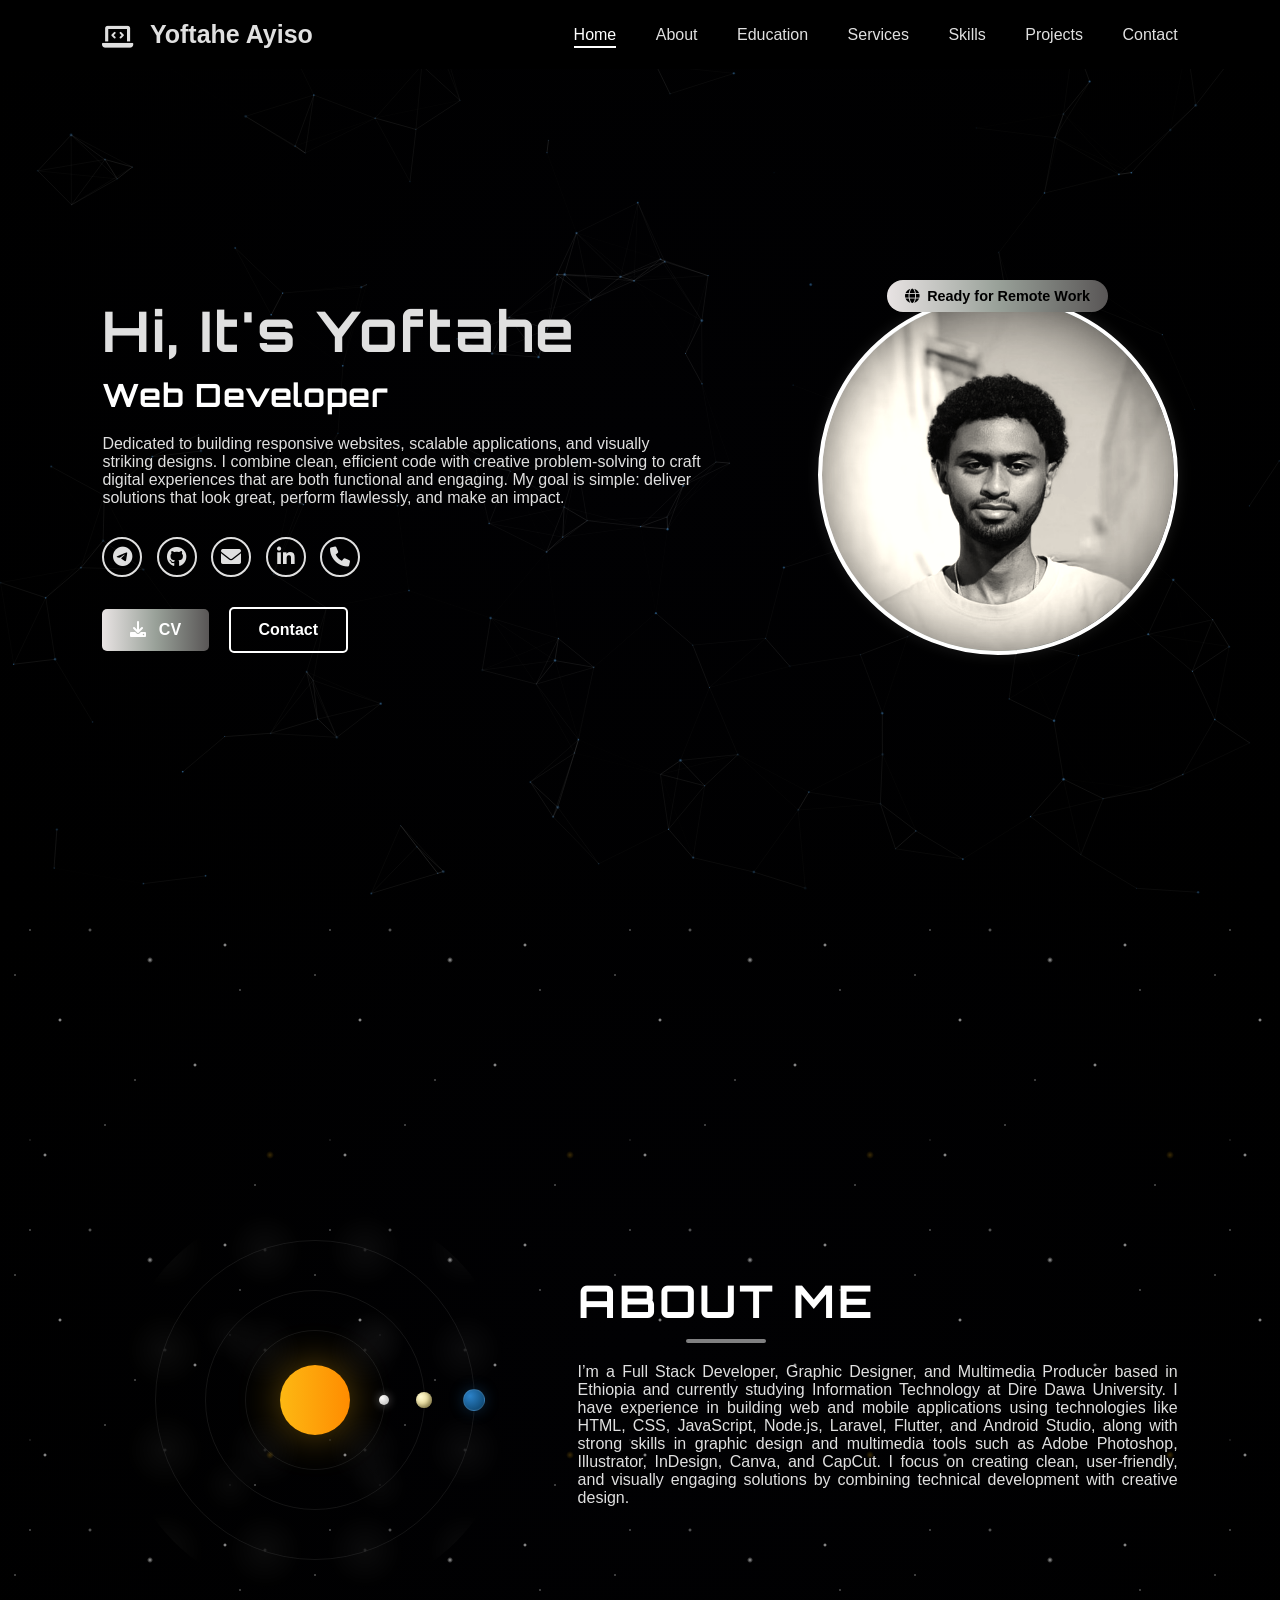
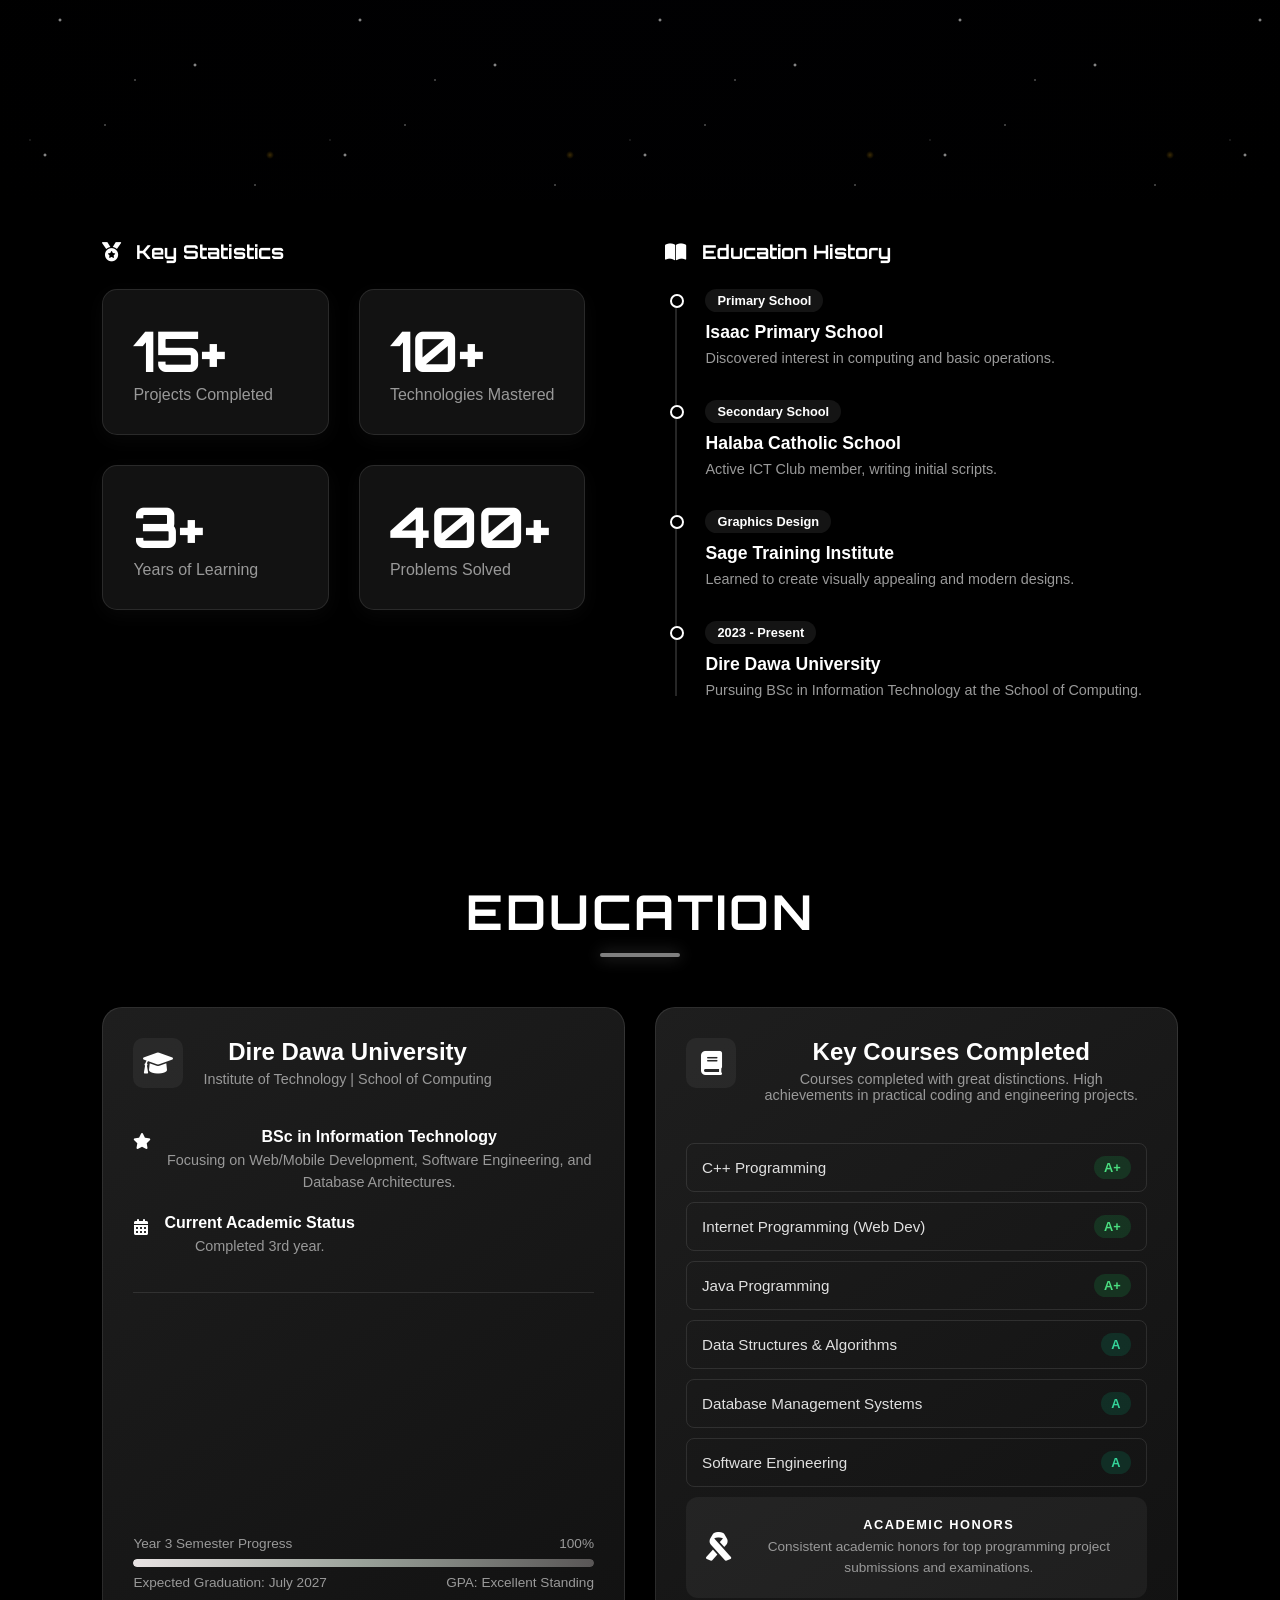
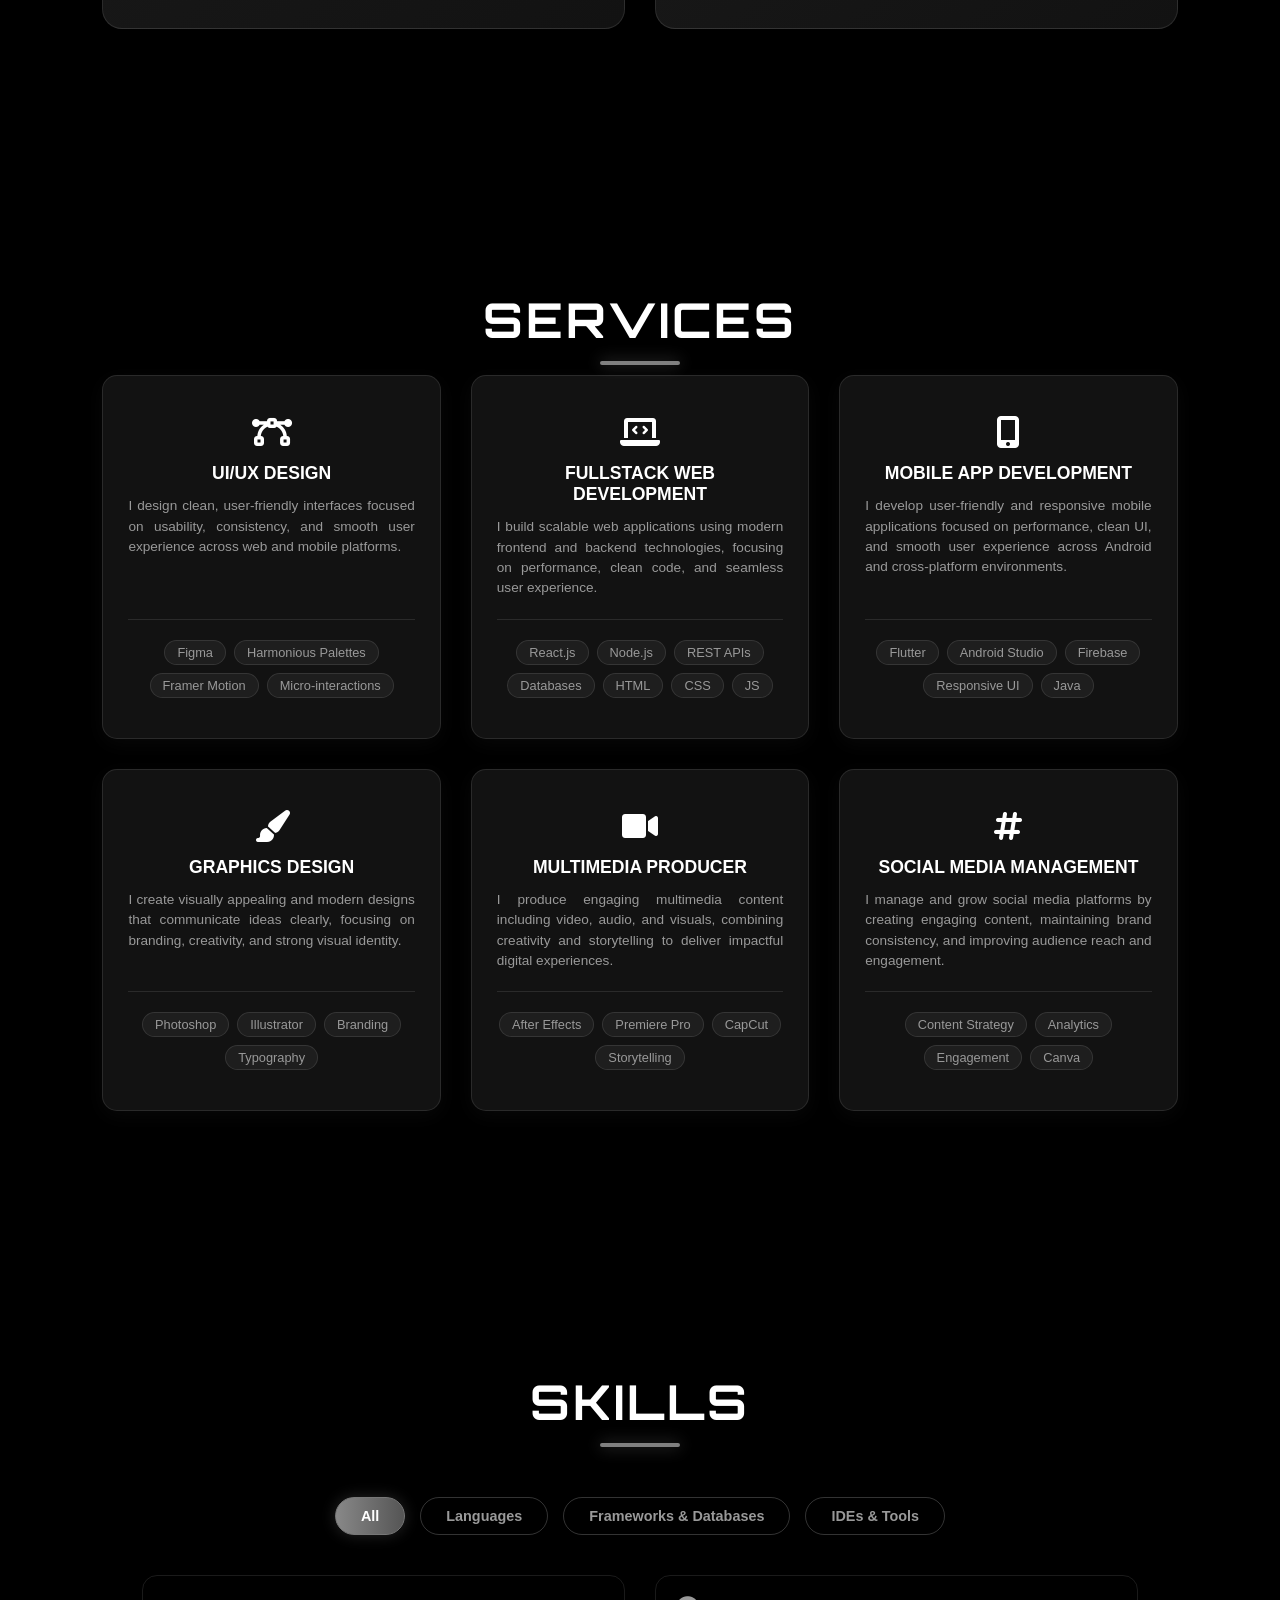
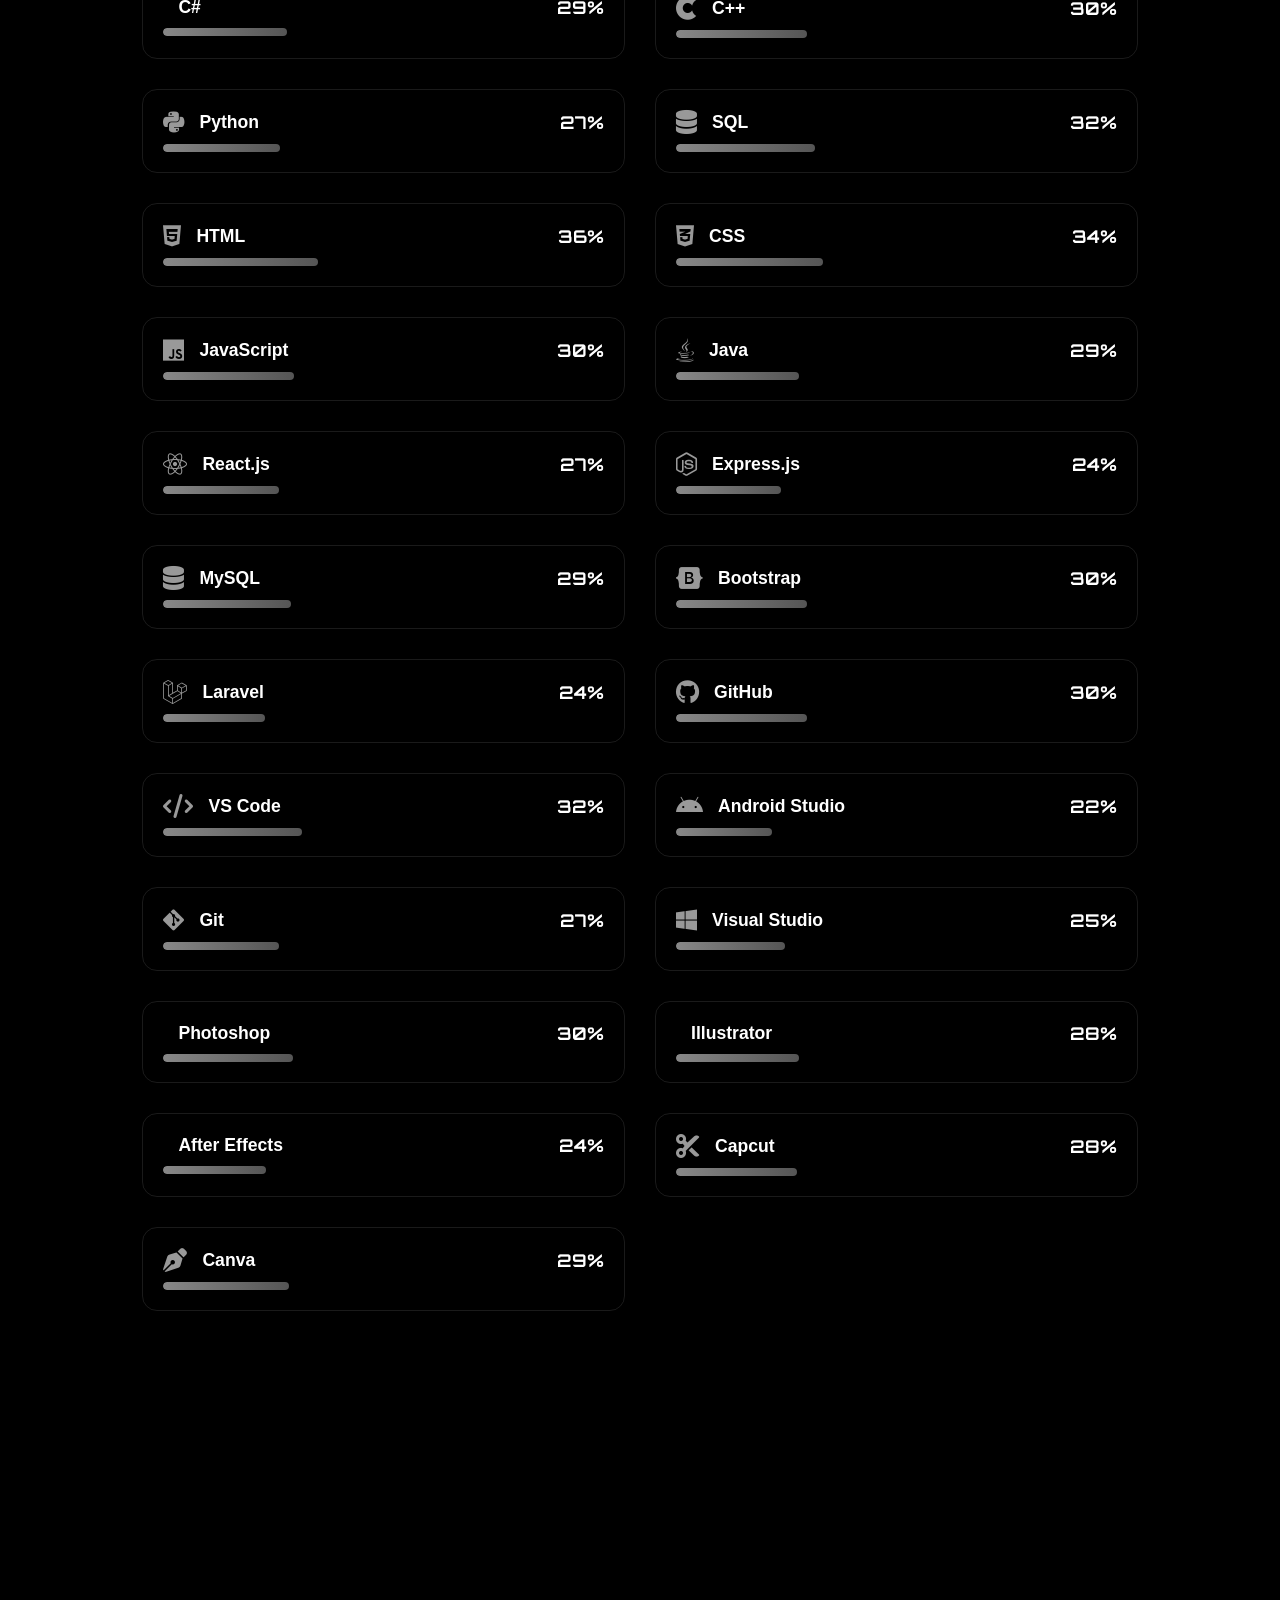
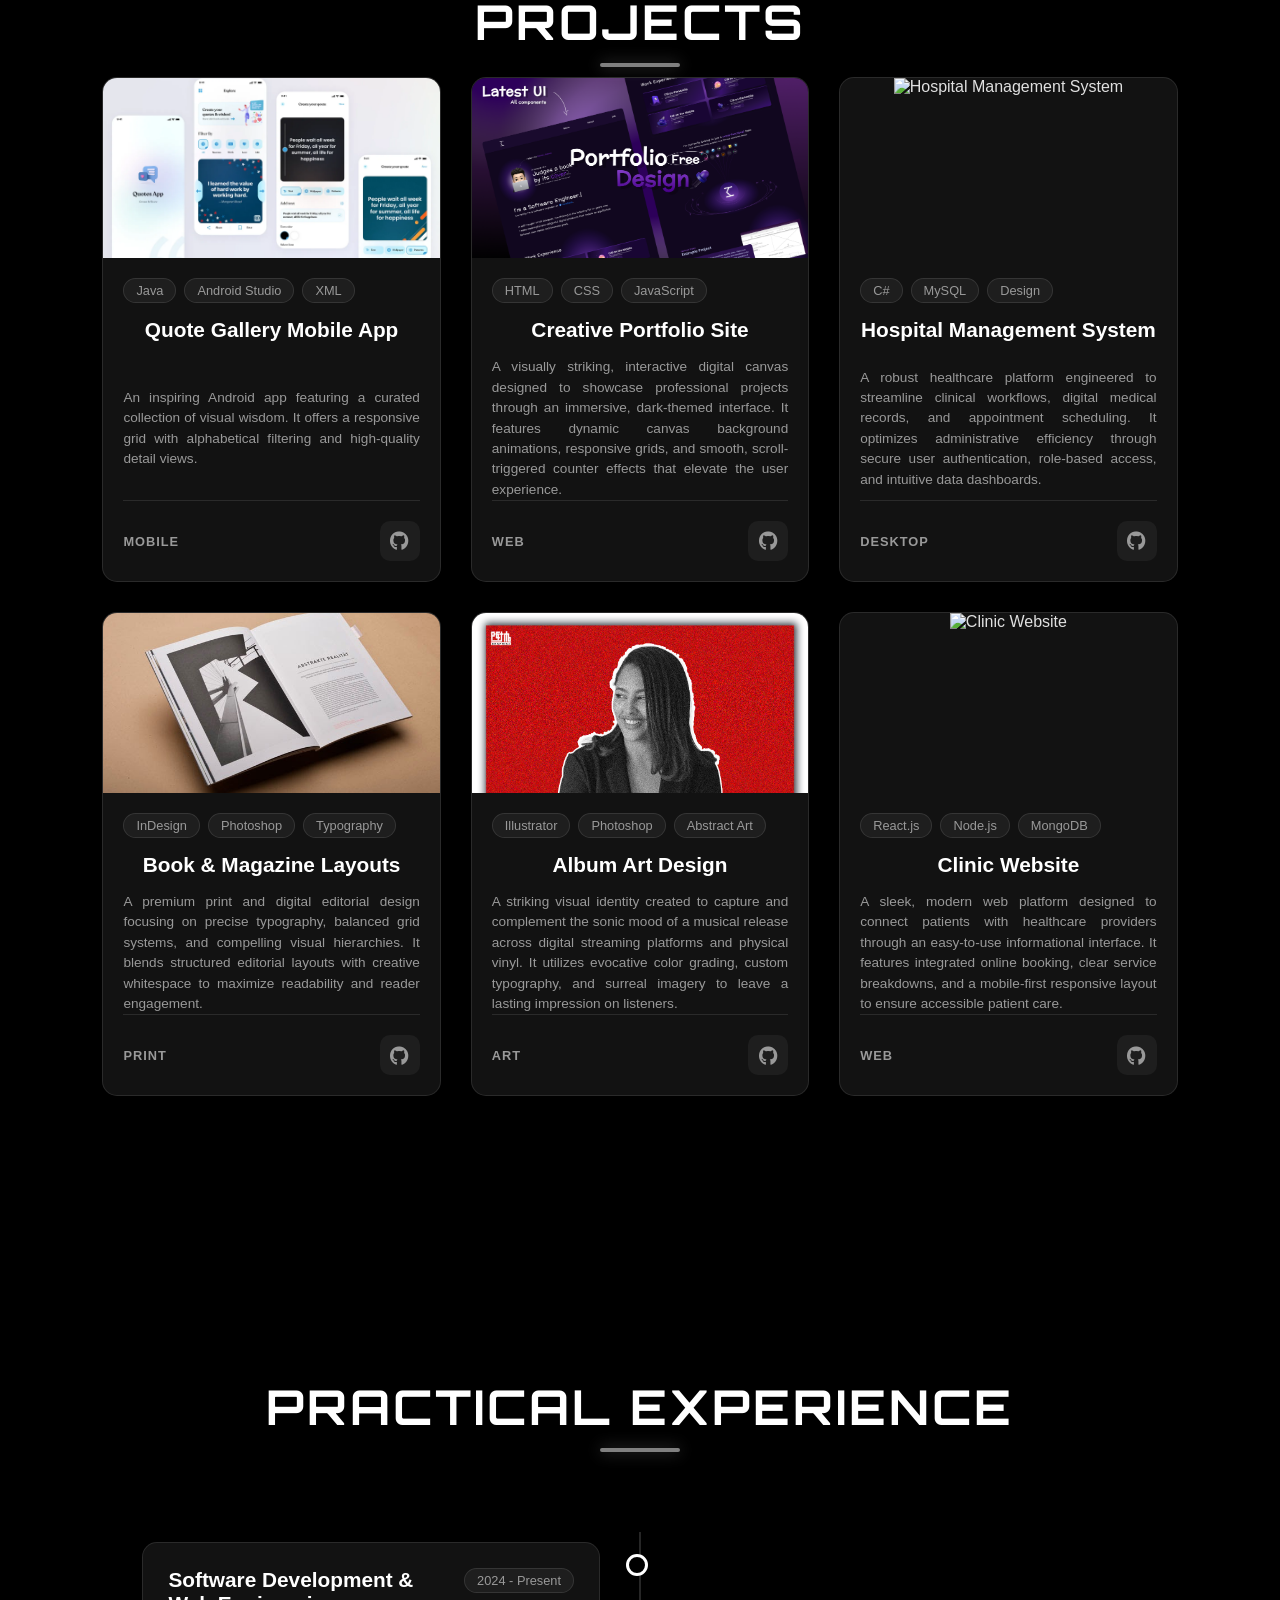
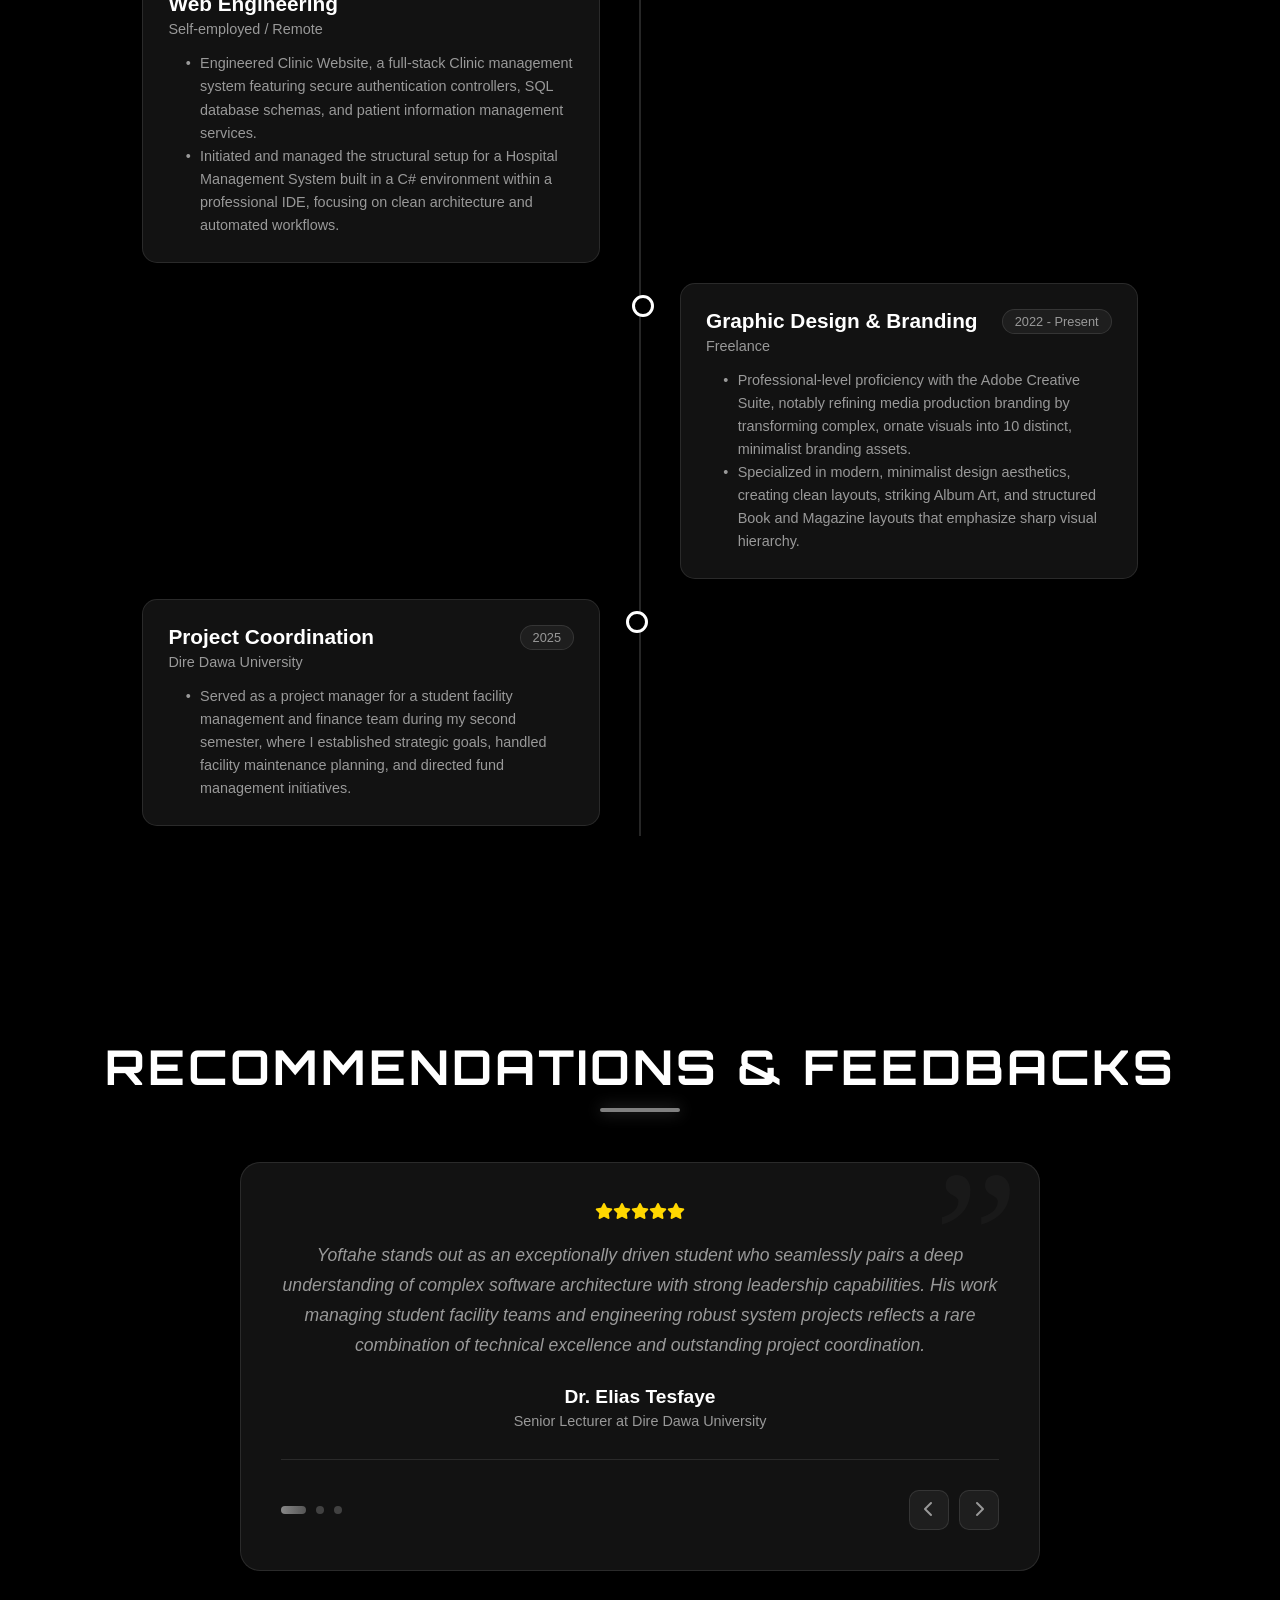
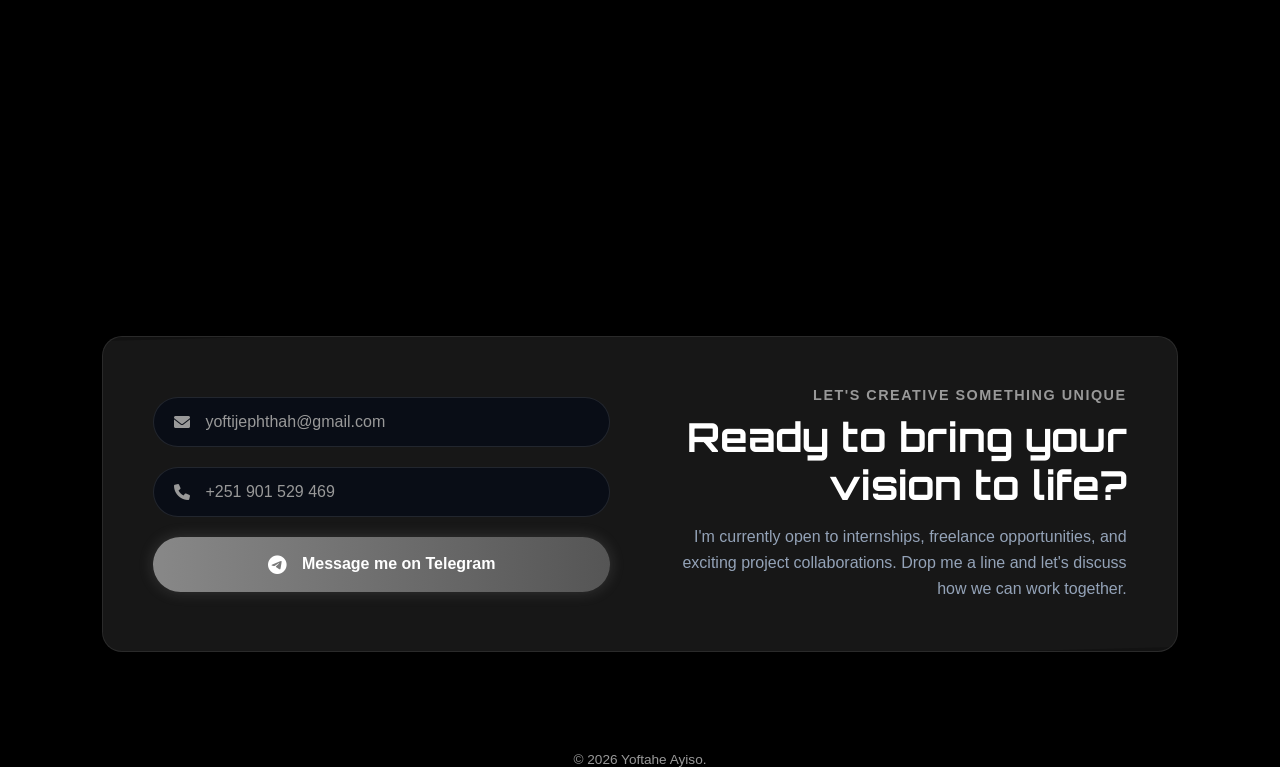
==== commit 7c7efef3: "menubar fixed" ====
--- a/index.html
+++ b/index.html
@@ -30,6 +30,7 @@
             <a href="#Services">Services</a>
             <a href="#skills">Skills</a>
             <a href="#projects">Projects</a>
+            
             <a href="#contact">Contact</a>
         </nav>
         <button class="menuicon" aria-label="Toggle menu">
--- a/part2.css
+++ b/part2.css
@@ -26,9 +26,9 @@
 
     html {
             scroll-behavior: smooth;
+        overflow-x: hidden;
     }
     body {
-            overflow-x: hidden;
             background: var(--bg-color);
             color: var(--text-color);
         }
